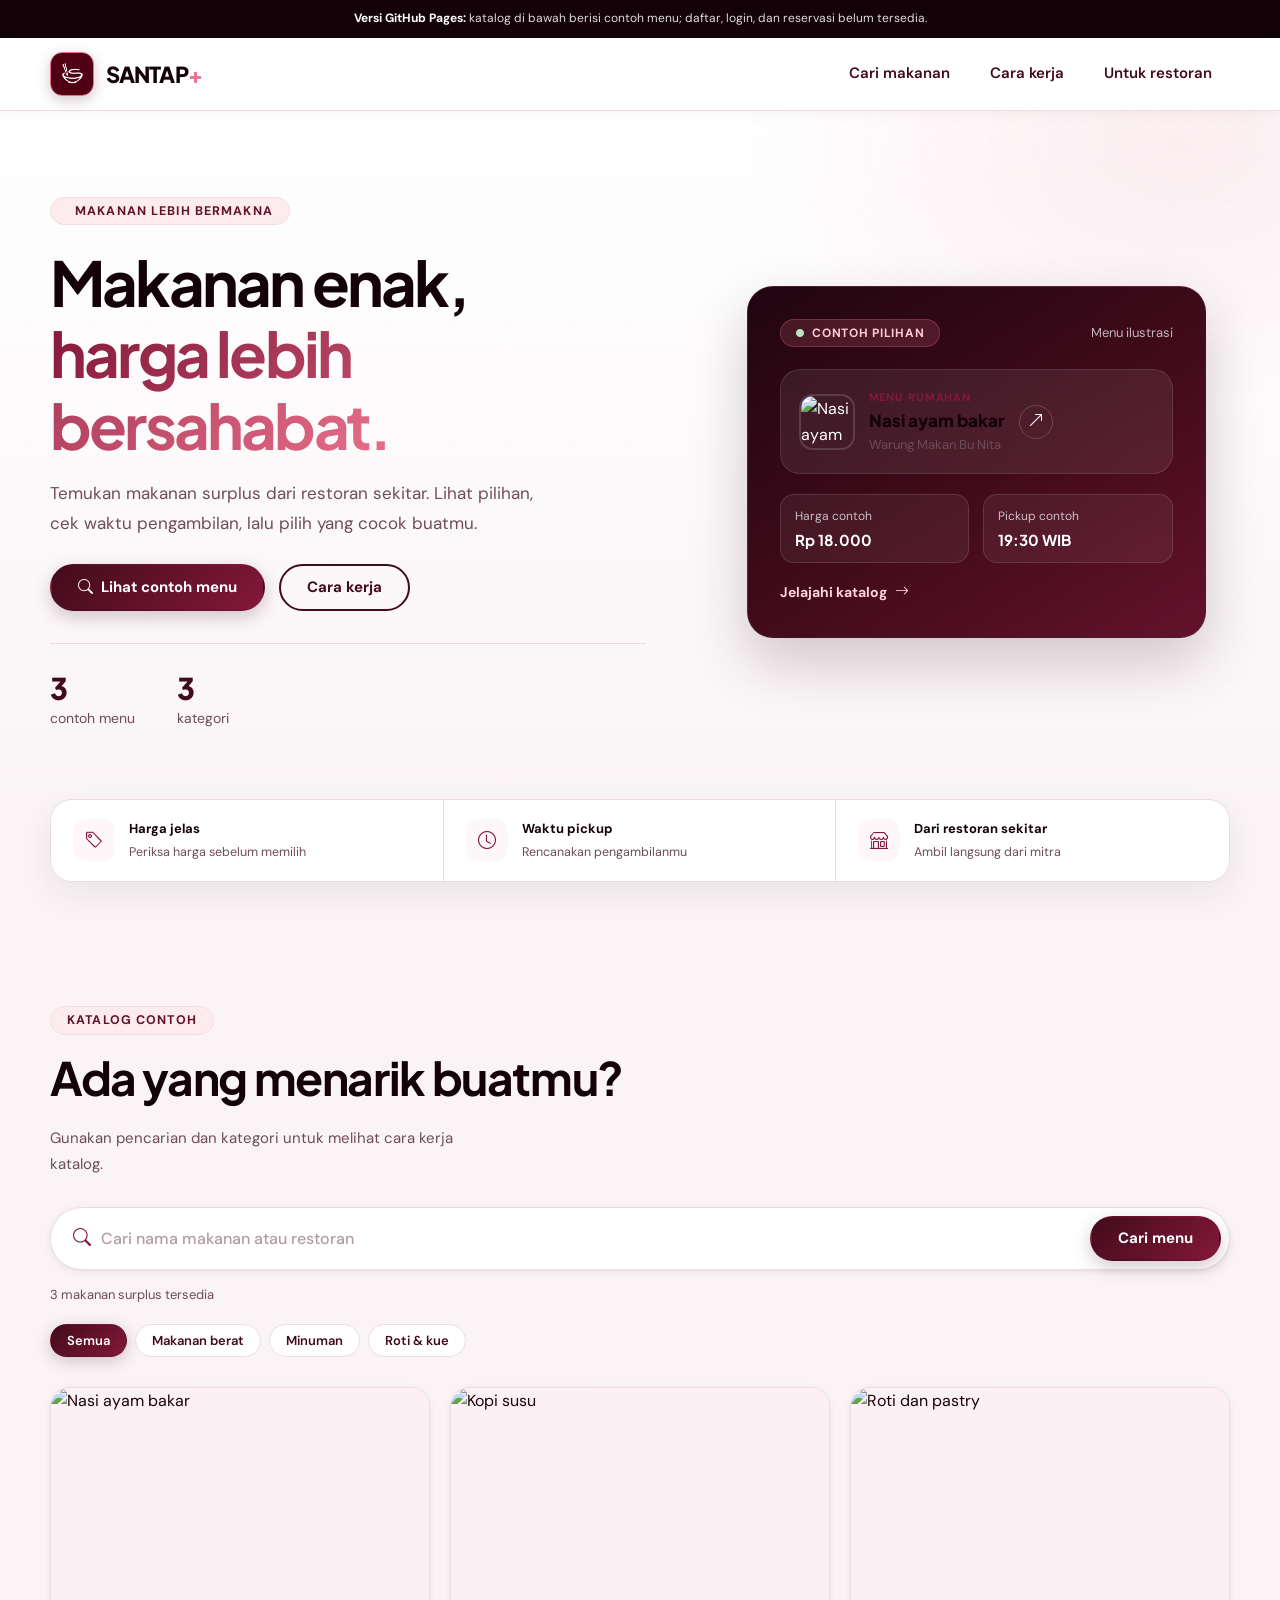
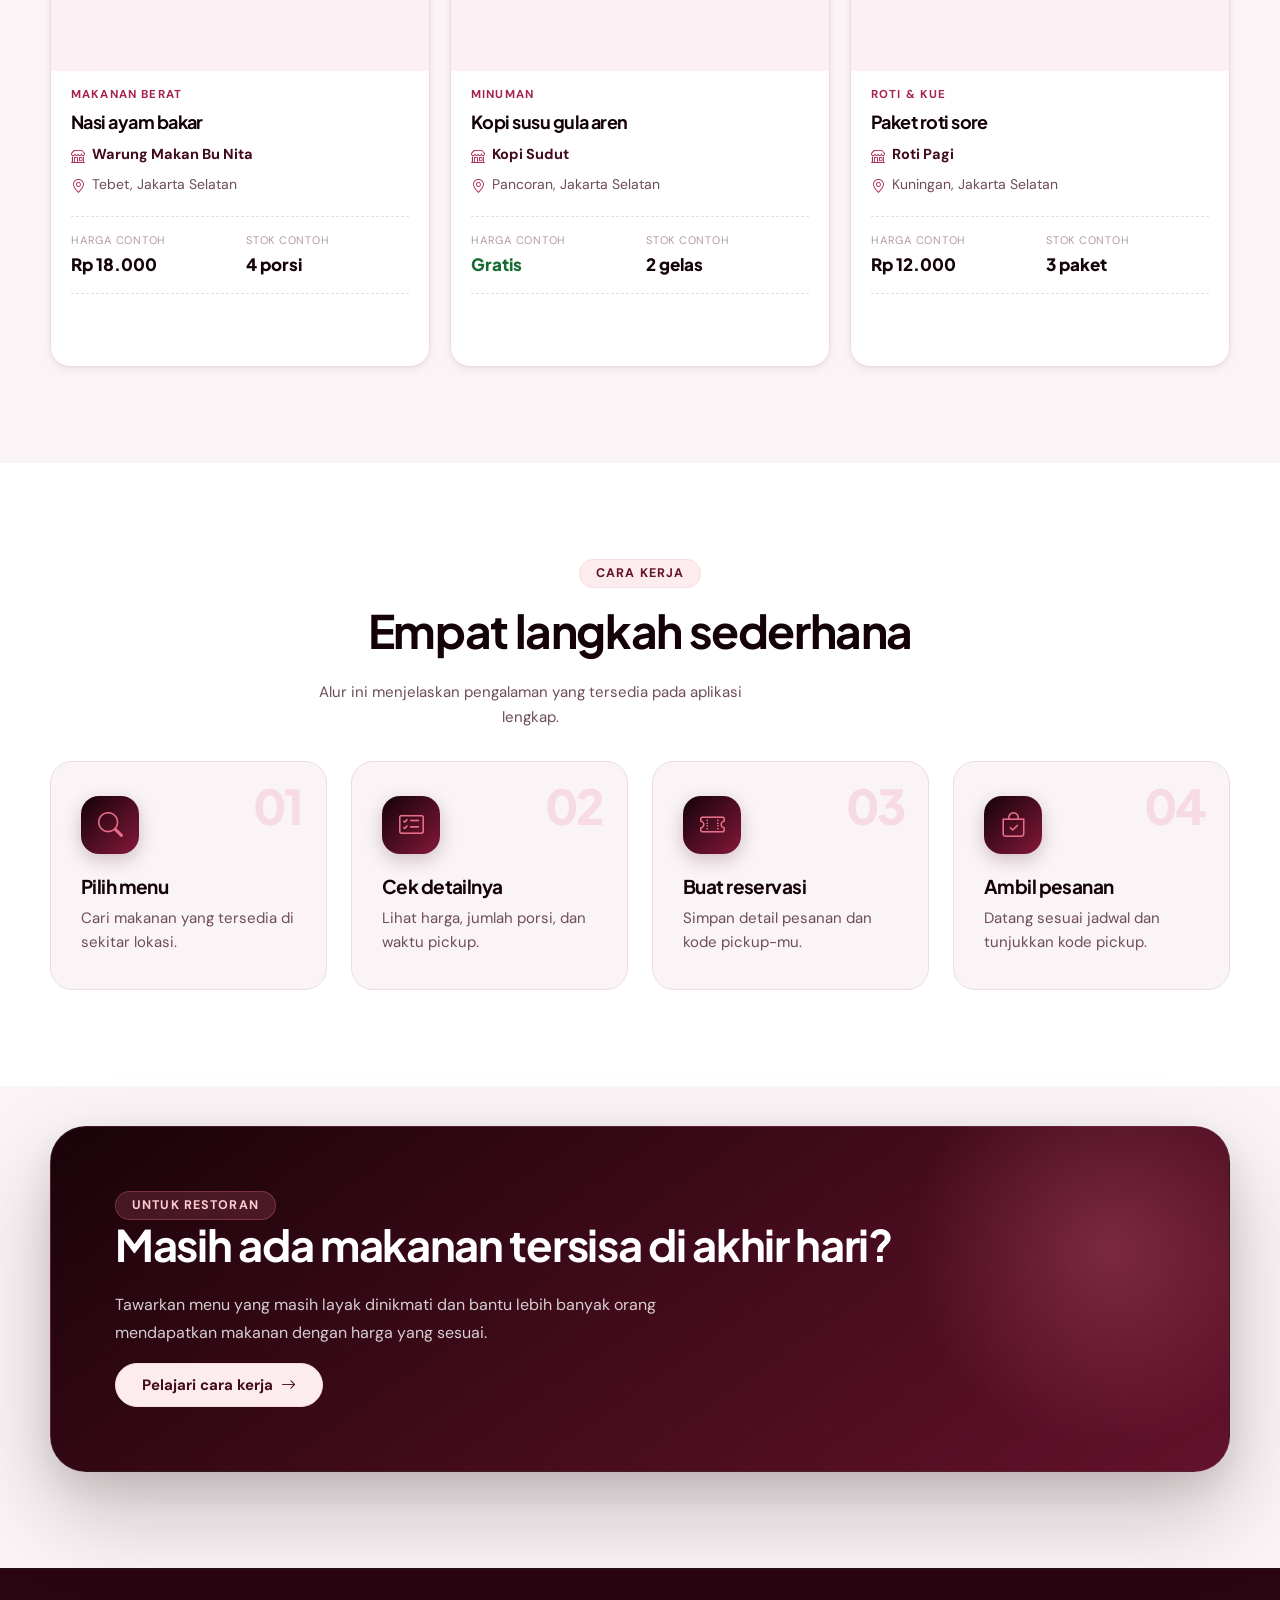
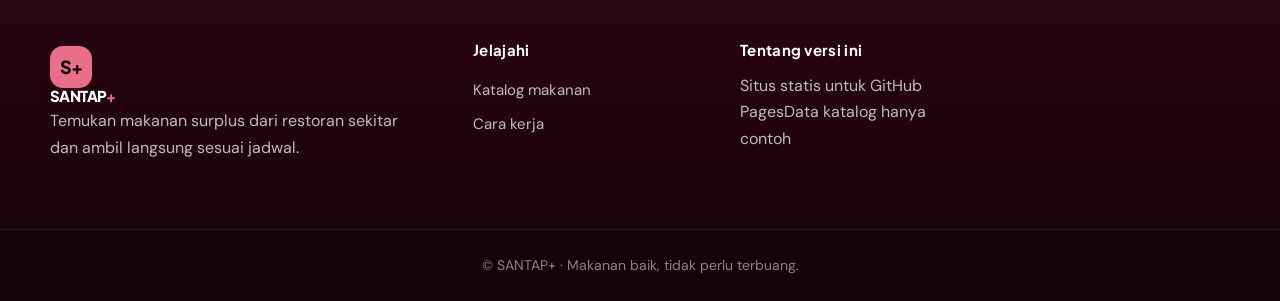
==== docs/index.html @ c6f7e8b6 "Create joshis12 static website Co-authored-by: Copilot App <223556219+Copilot@users.noreply.github.c" ====
<!DOCTYPE html>
<html lang="id">
<head>
    <meta charset="UTF-8">
    <meta name="viewport" content="width=device-width, initial-scale=1.0">
    <meta name="description" content="Temukan contoh makanan surplus dengan harga bersahabat di SANTAP+.">
    <title>joshis12 | SANTAP+</title>
    <link rel="preconnect" href="https://fonts.googleapis.com">
    <link rel="preconnect" href="https://fonts.gstatic.com" crossorigin>
    <link rel="stylesheet" href="assets/css/style.css">
    <link rel="stylesheet" href="https://cdn.jsdelivr.net/npm/bootstrap-icons@1.11.3/font/bootstrap-icons.min.css">
    <style>
        .static-notice {
            padding: 9px 16px;
            background: var(--wine-950);
            color: rgba(255,255,255,.86);
            text-align: center;
            font-size: 12px;
        }
        .static-notice strong { color: #fff; }
        .catalog-empty {
            display: none;
            padding: 24px;
            border: 1px dashed var(--line);
            border-radius: var(--r-sm);
            color: var(--muted);
            text-align: center;
        }
        .food-card[hidden] { display: none !important; }
        .hero-menu-copy { display: grid; gap: 3px; }
        .hero-card .food-preview { text-decoration: none; }
        .hero-menu-copy small {
            color: var(--wine-700);
            font-size: 11px;
            font-weight: 800;
            letter-spacing: .08em;
            text-transform: uppercase;
        }
        .hero-menu-copy strong { color: var(--wine-950); font: 800 17px var(--font-display); }
        .hero-menu-copy span { color: var(--muted); font-size: 13px; }
        @media (max-width: 560px) { .static-notice { font-size: 11px; } }
    </style>
</head>
<body id="top">
    <div class="static-notice" role="note">
        <strong>Versi GitHub Pages:</strong> katalog di bawah berisi contoh menu; daftar, login, dan reservasi belum tersedia.
    </div>

    <header class="site-header">
        <div class="container nav-wrap">
            <a href="#top" class="brand" aria-label="SANTAP+, beranda">
                <img src="assets/brand-logo.jpg" alt="" class="brand-img">
                <span>SANTAP<span class="brand-plus">+</span></span>
            </a>
            <button class="menu-toggle" id="menuToggle" type="button" aria-label="Buka menu" aria-controls="mainNav" aria-expanded="false">
                <i class="bi bi-list"></i>
            </button>
            <nav class="main-nav" id="mainNav" aria-label="Navigasi utama">
                <a href="#makanan">Cari makanan</a>
                <a href="#cara-kerja">Cara kerja</a>
                <a href="#restoran">Untuk restoran</a>
            </nav>
        </div>
    </header>

    <main>
        <section class="hero">
            <div class="container hero-grid">
                <div class="hero-content">
                    <div class="eyebrow"><i class="bi bi-leaf"></i> Makanan lebih bermakna</div>
                    <h1>Makanan enak,<br><span>harga lebih bersahabat.</span></h1>
                    <p>Temukan makanan surplus dari restoran sekitar. Lihat pilihan, cek waktu pengambilan, lalu pilih yang cocok buatmu.</p>
                    <div class="hero-actions">
                        <a href="#makanan" class="btn btn-primary"><i class="bi bi-search"></i> Lihat contoh menu</a>
                        <a href="#cara-kerja" class="btn btn-outline">Cara kerja</a>
                    </div>
                    <div class="hero-stats">
                        <div><strong>3</strong><span>contoh menu</span></div>
                        <div><strong>3</strong><span>kategori</span></div>
                    </div>
                </div>

                <div class="hero-visual">
                    <div class="hero-card">
                        <div class="hero-card-top">
                            <span class="live-badge"><i class="bi bi-circle-fill"></i> Contoh pilihan</span>
                            <span>Menu ilustrasi</span>
                        </div>
                        <a class="food-preview" href="#makanan" aria-label="Lihat contoh nasi ayam bakar">
                            <img class="food-preview-img" src="https://images.unsplash.com/photo-1512058564366-18510be2db19?w=700&auto=format&fit=crop&q=80" alt="Nasi ayam dengan sayuran">
                            <span class="hero-menu-copy">
                                <small>Menu rumahan</small>
                                <strong>Nasi ayam bakar</strong>
                                <span>Warung Makan Bu Nita</span>
                            </span>
                            <span class="hero-food-arrow" aria-hidden="true"><i class="bi bi-arrow-up-right"></i></span>
                        </a>
                        <div class="preview-info">
                            <div><span>Harga contoh</span><strong>Rp 18.000</strong></div>
                            <div><span>Pickup contoh</span><strong>19:30 WIB</strong></div>
                        </div>
                        <a class="hero-card-link" href="#makanan">Jelajahi katalog <i class="bi bi-arrow-right"></i></a>
                    </div>
                </div>
            </div>
        </section>

        <div class="container value-strip" aria-label="Informasi layanan">
            <div class="value-item"><i class="bi bi-tag"></i><div><strong>Harga jelas</strong><span>Periksa harga sebelum memilih</span></div></div>
            <div class="value-item"><i class="bi bi-clock"></i><div><strong>Waktu pickup</strong><span>Rencanakan pengambilanmu</span></div></div>
            <div class="value-item"><i class="bi bi-shop"></i><div><strong>Dari restoran sekitar</strong><span>Ambil langsung dari mitra</span></div></div>
        </div>

        <section class="food-section" id="makanan">
            <div class="container">
                <div class="section-heading">
                    <div><span class="section-label">KATALOG CONTOH</span><h2>Ada yang menarik buatmu?</h2></div>
                    <p>Gunakan pencarian dan kategori untuk melihat cara kerja katalog.</p>
                </div>
                <div class="search-box" role="search">
                    <div class="search-input"><i class="bi bi-search" aria-hidden="true"></i><input id="catalogSearch" type="search" aria-label="Cari menu atau restoran" placeholder="Cari nama makanan atau restoran"></div>
                    <button class="search-button" id="catalogSearchButton" type="button">Cari menu</button>
                </div>
                <p class="catalog-result-count" id="filteredCount">3 makanan surplus tersedia</p>
                <div class="filter-row" aria-label="Filter kategori">
                    <button class="filter-chip pill-btn active" type="button" data-cat="all" aria-pressed="true">Semua</button>
                    <button class="filter-chip pill-btn" type="button" data-cat="makanan berat" aria-pressed="false">Makanan berat</button>
                    <button class="filter-chip pill-btn" type="button" data-cat="minuman" aria-pressed="false">Minuman</button>
                    <button class="filter-chip pill-btn" type="button" data-cat="roti & kue" aria-pressed="false">Roti &amp; kue</button>
                </div>
                <div class="food-grid">
                    <article class="food-card" data-name="Nasi ayam bakar" data-restaurant="Warung Makan Bu Nita" data-category="makanan berat" data-city="Jakarta Selatan" data-price="18000" data-stock="4">
                        <div class="food-image"><img src="https://images.unsplash.com/photo-1512058564366-18510be2db19?w=900&auto=format&fit=crop&q=80" alt="Nasi ayam bakar"></div>
                        <div class="food-body">
                            <div class="food-category">Makanan berat</div>
                            <h3>Nasi ayam bakar</h3>
                            <p class="restaurant-name"><i class="bi bi-shop"></i> Warung Makan Bu Nita</p>
                            <p class="food-location"><i class="bi bi-geo-alt"></i> Tebet, Jakarta Selatan</p>
                            <div class="food-meta"><div><span>Harga contoh</span><strong>Rp 18.000</strong></div><div><span>Stok contoh</span><strong>4 porsi</strong></div></div>
                            <div class="pickup-info"><i class="bi bi-clock"></i> Pickup contoh sampai 19:30</div>
                        </div>
                    </article>
                    <article class="food-card" data-name="Kopi susu gula aren" data-restaurant="Kopi Sudut" data-category="minuman" data-city="Jakarta Selatan" data-price="0" data-stock="2">
                        <div class="food-image"><img src="https://images.unsplash.com/photo-1495474472287-4d71bcdd2085?w=900&auto=format&fit=crop&q=80" alt="Kopi susu"></div>
                        <div class="food-body">
                            <div class="food-category">Minuman</div>
                            <h3>Kopi susu gula aren</h3>
                            <p class="restaurant-name"><i class="bi bi-shop"></i> Kopi Sudut</p>
                            <p class="food-location"><i class="bi bi-geo-alt"></i> Pancoran, Jakarta Selatan</p>
                            <div class="food-meta"><div><span>Harga contoh</span><strong class="price-free">Gratis</strong></div><div><span>Stok contoh</span><strong>2 gelas</strong></div></div>
                            <div class="pickup-info"><i class="bi bi-clock"></i> Pickup contoh sampai 18:45</div>
                        </div>
                    </article>
                    <article class="food-card" data-name="Paket roti sore" data-restaurant="Roti Pagi" data-category="roti & kue" data-city="Jakarta Selatan" data-price="12000" data-stock="3">
                        <div class="food-image"><img src="https://images.unsplash.com/photo-1509440159596-0249088772ff?w=900&auto=format&fit=crop&q=80" alt="Roti dan pastry"></div>
                        <div class="food-body">
                            <div class="food-category">Roti &amp; kue</div>
                            <h3>Paket roti sore</h3>
                            <p class="restaurant-name"><i class="bi bi-shop"></i> Roti Pagi</p>
                            <p class="food-location"><i class="bi bi-geo-alt"></i> Kuningan, Jakarta Selatan</p>
                            <div class="food-meta"><div><span>Harga contoh</span><strong>Rp 12.000</strong></div><div><span>Stok contoh</span><strong>3 paket</strong></div></div>
                            <div class="pickup-info"><i class="bi bi-clock"></i> Pickup contoh sampai 20:00</div>
                        </div>
                    </article>
                </div>
                <p class="catalog-empty" id="catalogEmpty">Belum ada menu yang cocok. Coba kata kunci atau kategori lain.</p>
            </div>
        </section>

        <section class="how-section" id="cara-kerja">
            <div class="container">
                <div class="section-heading centered">
                    <div><span class="section-label">CARA KERJA</span><h2>Empat langkah sederhana</h2></div>
                    <p>Alur ini menjelaskan pengalaman yang tersedia pada aplikasi lengkap.</p>
                </div>
                <div class="steps">
                    <div class="step-card"><div class="step-number">01</div><i class="bi bi-search step-icon"></i><h3>Pilih menu</h3><p>Cari makanan yang tersedia di sekitar lokasi.</p></div>
                    <div class="step-card"><div class="step-number">02</div><i class="bi bi-card-checklist step-icon"></i><h3>Cek detailnya</h3><p>Lihat harga, jumlah porsi, dan waktu pickup.</p></div>
                    <div class="step-card"><div class="step-number">03</div><i class="bi bi-ticket-perforated step-icon"></i><h3>Buat reservasi</h3><p>Simpan detail pesanan dan kode pickup-mu.</p></div>
                    <div class="step-card"><div class="step-number">04</div><i class="bi bi-bag-check step-icon"></i><h3>Ambil pesanan</h3><p>Datang sesuai jadwal dan tunjukkan kode pickup.</p></div>
                </div>
            </div>
        </section>

        <section class="restaurant-cta" id="restoran">
            <div class="container">
                <div class="cta-box">
                    <div>
                        <span class="section-label">UNTUK RESTORAN</span>
                        <h2>Masih ada makanan tersisa di akhir hari?</h2>
                        <p>Tawarkan menu yang masih layak dinikmati dan bantu lebih banyak orang mendapatkan makanan dengan harga yang sesuai.</p>
                    </div>
                    <a href="#cara-kerja" class="btn btn-light">Pelajari cara kerja <i class="bi bi-arrow-right"></i></a>
                </div>
            </div>
        </section>
    </main>

    <footer class="footer">
        <div class="container footer-grid">
            <div>
                <a href="#top" class="brand footer-brand"><span class="brand-mark">S+</span><span>SANTAP<span class="brand-plus">+</span></span></a>
                <p>Temukan makanan surplus dari restoran sekitar dan ambil langsung sesuai jadwal.</p>
            </div>
            <div><h4>Jelajahi</h4><a href="#makanan">Katalog makanan</a><a href="#cara-kerja">Cara kerja</a></div>
            <div><h4>Tentang versi ini</h4><span>Situs statis untuk GitHub Pages</span><span>Data katalog hanya contoh</span></div>
        </div>
        <div class="footer-bottom"><div class="container">© SANTAP+ · Makanan baik, tidak perlu terbuang.</div></div>
    </footer>

    <script src="assets/js/site.js"></script>
</body>
</html>
---- docs/assets/css/style.css ----
/* SANTAP+ site styles */

@import url('https://fonts.googleapis.com/css2?family=DM+Sans:ital,opsz,wght@0,9..40,400;0,9..40,500;0,9..40,600;0,9..40,700;1,9..40,400&family=Plus+Jakarta+Sans:wght@600;700;800&display=swap');

:root {
    /* — brand palette — */
    --wine-950: #140209;
    --wine-900: #420b1b;
    --wine-850: #500d21;
    --wine-800: #63122c;
    --wine-700: #84183a;
    --wine-600: #a7234d;
    --wine-500: #c72e61;
    --wine-200: #f6dbe2;
    --wine-100: #fbf0f3;
    --wine-50:  #fdf7f9;

    --rose:       #e76f8a;
    --rose-soft:  #fcecee;
    --gold:       #f2ba7c;
    --gold-soft:  #fff8ec;

    /* — semantic tokens — */
    --bg:          #faf4f6;
    --surface:     #ffffff;
    --surface-alt: #fdf8f9;
    --line:        #ecdce2;
    --line-focus:  #c2466a;

    --text:   #1a0309;
    --muted:  #6e4d58;
    --faint:  #b39aa6;

    --ok:       #196b34;
    --ok-bg:    #eaf7ee;
    --ok-line:  rgba(25,107,52,.2);
    --warn:     #925702;
    --warn-bg:  #fff5e5;
    --warn-line:rgba(146,87,2,.2);
    --danger:   #b21e35;
    --danger-bg:#fdebee;
    --danger-line:rgba(178,30,53,.2);

    /* Alias for legacy compatibility */
    --success:    #196b34;
    --success-bg: #eaf7ee;
    --primary:    #420b1b;
    --accent:     #e76f8a;
    --border:     #ecdce2;
    --text-muted: #6e4d58;
    --text-faint: #b39aa6;

    /* — radii — */
    --r-xs: 8px;
    --r-sm: 12px;
    --r:    18px;
    --r-md: 22px;
    --r-lg: 28px;
    --r-xl: 36px;

    /* Alias */
    --radius-sm: 12px;
    --radius-md: 18px;
    --radius-lg: 22px;
    --radius-xl: 28px;

    /* — shadows — */
    --sh-xs: 0 1px 3px rgba(66,11,27,.05);
    --sh-sm: 0 2px 8px rgba(66,11,27,.07), 0 1px 3px rgba(66,11,27,.04);
    --sh-md: 0 10px 28px rgba(66,11,27,.10), 0 3px 8px rgba(66,11,27,.05);
    --sh-lg: 0 24px 60px rgba(20,2,9,.16), 0 8px 22px rgba(66,11,27,.08);
    --sh-xl: 0 40px 90px rgba(20,2,9,.22), 0 14px 36px rgba(66,11,27,.10);

    /* Alias */
    --shadow-xs: 0 1px 3px rgba(66,11,27,.05);
    --shadow-sm: 0 2px 8px rgba(66,11,27,.07);
    --shadow-md: 0 10px 28px rgba(66,11,27,.10);
    --shadow-lg: 0 24px 60px rgba(20,2,9,.16);

    /* — typography — */
    --font:         "DM Sans", system-ui, -apple-system, "Segoe UI", sans-serif;
    --font-display: "Plus Jakarta Sans", "DM Sans", system-ui, sans-serif;

    /* — transitions — */
    --ease-spring: cubic-bezier(.16,1,.3,1);
    --ease-out:    cubic-bezier(.22,1,.36,1);
}

/* ─── Reset & Base ─── */
*, *::before, *::after { box-sizing: border-box; }
html { scroll-behavior: smooth; }
body {
    margin: 0;
    font-family: var(--font);
    font-size: 16px;
    line-height: 1.65;
    color: var(--text);
    background: var(--bg);
    -webkit-font-smoothing: antialiased;
    -moz-osx-font-smoothing: grayscale;
    animation: page-in .4s var(--ease-out) both;
}
img { max-width: 100%; display: block; }
a { color: inherit; }
h1, h2, h3, h4, h5 {
    font-family: var(--font-display);
    line-height: 1.15;
    letter-spacing: -.03em;
    margin: 0 0 .5em;
    color: var(--wine-950);
}
p { margin: 0 0 1em; }
.container { width: min(1180px, 100% - 40px); margin-inline: auto; }
:focus-visible { outline: 3px solid var(--rose); outline-offset: 3px; border-radius: 6px; }

@keyframes page-in {
    from { opacity: 0; transform: translateY(8px); }
    to   { opacity: 1; transform: none; }
}

/* ─── Scroll Reveal Animations ─── */
.reveal {
    opacity: 0;
    transform: translateY(32px);
    transition: opacity .7s var(--ease-out), transform .7s var(--ease-out);
}
.reveal.revealed { opacity: 1; transform: none; }
.reveal-left {
    opacity: 0;
    transform: translateX(-40px);
    transition: opacity .7s var(--ease-out), transform .7s var(--ease-out);
}
.reveal-right {
    opacity: 0;
    transform: translateX(40px);
    transition: opacity .7s var(--ease-out), transform .7s var(--ease-out);
}
.reveal-left.revealed, .reveal-right.revealed { opacity: 1; transform: none; }
.reveal-delay-1 { transition-delay: .1s; }
.reveal-delay-2 { transition-delay: .2s; }
.reveal-delay-3 { transition-delay: .3s; }
.reveal-delay-4 { transition-delay: .4s; }

/* ─── Shimmer skeleton loader ─── */
.skeleton {
    background: linear-gradient(90deg, var(--wine-100) 25%, var(--rose-soft) 50%, var(--wine-100) 75%);
    background-size: 200% 100%;
    animation: shimmer 1.5s infinite;
    border-radius: var(--r-sm);
}
@keyframes shimmer {
    from { background-position: 200% 0; }
    to   { background-position: -200% 0; }
}

/* ─── Buttons ─── */
.btn, .food-button, .search-button {
    display: inline-flex; align-items: center; justify-content: center; gap: 8px;
    padding: 13px 26px;
    border: 2px solid transparent; border-radius: 999px;
    font: 700 15px/1 var(--font); text-decoration: none; cursor: pointer;
    transition:
        transform .2s var(--ease-spring),
        box-shadow .2s ease,
        background .2s ease,
        color .2s ease,
        border-color .2s ease;
    white-space: nowrap;
    position: relative;
    overflow: hidden;
}
.btn::after, .food-button::after, .search-button::after {
    content: "";
    position: absolute; inset: 0;
    background: rgba(255,255,255,0);
    transition: background .2s ease;
    border-radius: inherit;
}
.btn:hover::after, .food-button:hover::after, .search-button:hover::after {
    background: rgba(255,255,255,.08);
}
.btn:hover, .food-button:hover, .search-button:hover { transform: translateY(-2px); }
.btn:active, .food-button:active, .search-button:active { transform: translateY(0) scale(.98); }

.btn-primary, .food-button, .search-button {
    background: linear-gradient(135deg, var(--wine-900) 0%, var(--wine-700) 100%);
    color: #fff;
    box-shadow: 0 6px 18px rgba(66,11,27,.22);
}
.btn-primary:hover, .food-button:hover, .search-button:hover {
    background: linear-gradient(135deg, var(--wine-800) 0%, var(--wine-600) 100%);
    color: #fff;
    box-shadow: 0 12px 28px rgba(66,11,27,.30);
}

.btn-outline {
    background: transparent;
    color: var(--wine-900);
    border-color: var(--wine-900);
}
.btn-outline:hover {
    background: var(--wine-900);
    color: #fff;
    box-shadow: 0 8px 20px rgba(66,11,27,.22);
}

.btn-light {
    background: var(--rose-soft);
    color: var(--wine-900);
    border: 1.5px solid var(--wine-200);
}
.btn-light:hover {
    background: #fae1e6;
    color: var(--wine-950);
    box-shadow: var(--sh-sm);
}

.btn-danger {
    background: linear-gradient(135deg, #b21e35, #d4294a);
    color: #fff;
    box-shadow: 0 4px 14px rgba(178,30,53,.2);
}
.btn-danger:hover { box-shadow: 0 8px 22px rgba(178,30,53,.32); }

.btn-accent {
    background: linear-gradient(135deg, var(--rose), #d45070);
    color: #fff;
    box-shadow: 0 6px 18px rgba(231,111,138,.3);
}
.btn-accent:hover {
    background: linear-gradient(135deg, #d45070, #c03060);
    box-shadow: 0 10px 24px rgba(231,111,138,.4);
    color: #fff;
}

.btn-sm { padding: 10px 20px; font-size: 14px; }
.btn-lg { padding: 16px 34px; font-size: 16px; }

/* ─── Top Utility Bar ─── */
.top-bar {
    background: #0f172a;
    color: rgba(255,255,255,.75);
    font-size: 13px;
    padding: 8px 0;
    border-bottom: 1px solid rgba(255,255,255,.06);
}
.top-bar-content {
    display: flex;
    align-items: center;
    justify-content: space-between;
    gap: 20px;
    flex-wrap: wrap;
}
.top-bar-content > div { display: flex; align-items: center; gap: 10px; }
.top-bar-links { display: flex; align-items: center; gap: 20px; }
.top-bar-links a {
    color: rgba(255,255,255,.65);
    text-decoration: none;
    font-size: 12.5px;
    font-weight: 600;
    letter-spacing: .02em;
    transition: color .18s;
}
.top-bar-links a:hover { color: var(--rose); }
.top-bar .text-success, .bi-shield-check { color: #4ade80; }

/* ─── Header / Navbar ─── */
.site-header {
    position: sticky; top: 0; z-index: 100;
    background: rgba(255,255,255,.92);
    backdrop-filter: blur(24px); -webkit-backdrop-filter: blur(24px);
    border-bottom: 1px solid var(--line);
    box-shadow: 0 4px 24px rgba(66,11,27,.04);
    transition: box-shadow .3s ease, background .3s ease;
}
.site-header.scrolled {
    background: rgba(255,255,255,.98);
    box-shadow: 0 8px 32px rgba(66,11,27,.09);
}

/* Legacy .header-inner alias */
.header-inner, .nav-wrap {
    display: flex; align-items: center; justify-content: space-between;
    min-height: 72px; gap: 20px;
}

/* brand link styles */
.brand, .brand-link {
    display: inline-flex; align-items: center; gap: 12px;
    font: 800 22px/1 var(--font-display); letter-spacing: -.04em;
    text-decoration: none; color: var(--wine-950);
    transition: opacity .2s;
}
.brand:hover, .brand-link:hover { opacity: .85; }

.brand-mark {
    display: grid; place-items: center; width: 42px; height: 42px;
    border-radius: 13px;
    background: linear-gradient(135deg, var(--wine-950), var(--wine-700));
    color: var(--rose);
    font-size: 18px; font-weight: 900;
    box-shadow: 0 4px 14px rgba(66,11,27,.28);
    transition: box-shadow .2s, transform .2s var(--ease-spring);
}
.brand:hover .brand-mark {
    box-shadow: 0 8px 22px rgba(66,11,27,.36);
    transform: rotate(-4deg) scale(1.05);
}

/* Logo image in header */
.brand-logo-img {
    width: 42px; height: 42px;
    border-radius: 12px;
    object-fit: cover;
    box-shadow: 0 4px 14px rgba(66,11,27,.22);
    border: 1.5px solid var(--rose);
    transition: transform .3s var(--ease-spring);
}
.brand:hover .brand-logo-img,
.brand-link:hover .brand-logo-img { transform: rotate(-4deg) scale(1.08); }

.brand-badge {
    display: inline-block;
    background: linear-gradient(135deg, var(--wine-900), var(--wine-700));
    color: #fff;
    font-size: 10px; font-weight: 800;
    padding: 2px 7px; border-radius: 6px;
    letter-spacing: .06em;
    vertical-align: middle;
}
.brand-plus { color: var(--rose); }

/* header search */
.header-search-box {
    flex: 1; max-width: 460px;
    display: flex; align-items: center; gap: 8px;
    background: var(--wine-50); border: 1.5px solid var(--wine-200);
    border-radius: 999px; padding: 7px 8px 7px 20px;
    transition: border-color .2s, box-shadow .2s;
}
.header-search-box:focus-within {
    border-color: var(--wine-700);
    box-shadow: 0 0 0 4px rgba(132,24,58,.10);
    background: #fff;
}
.header-search-box input {
    flex: 1; border: 0; outline: 0; background: transparent;
    font: 500 15px var(--font); color: var(--text);
}
.header-search-box input::placeholder { color: var(--faint); }
.header-search-btn {
    display: grid; place-items: center;
    width: 36px; height: 36px; border-radius: 999px; border: 0;
    background: linear-gradient(135deg, var(--wine-900), var(--wine-700));
    color: #fff; font-size: 15px; cursor: pointer;
    transition: transform .2s var(--ease-spring), box-shadow .2s;
}
.header-search-btn:hover { transform: scale(1.08); box-shadow: 0 4px 14px rgba(66,11,27,.3); }

.header-actions {
    display: flex; align-items: center; gap: 10px; flex-shrink: 0;
}

/* Nav links in header */
.nav-item-link {
    display: inline-flex; align-items: center; gap: 7px;
    padding: 9px 18px; border-radius: 999px;
    font: 600 15px/1 var(--font); text-decoration: none; color: var(--wine-900);
    transition: background .18s, color .18s, transform .18s var(--ease-spring);
}
.nav-item-link:hover {
    background: var(--rose-soft); color: var(--wine-950);
    transform: translateY(-1px);
}

.main-nav { display: flex; align-items: center; gap: 4px; }
.main-nav a {
    padding: 9px 18px; border-radius: 999px;
    font: 600 15px/1 var(--font); text-decoration: none; color: var(--wine-900);
    transition: background .18s, color .18s, transform .18s var(--ease-spring);
}
.main-nav a:hover {
    background: var(--rose-soft); color: var(--wine-950);
    transform: translateY(-1px);
}
.main-nav .nav-cta {
    background: linear-gradient(135deg, var(--wine-900), var(--wine-700));
    color: #fff;
    box-shadow: 0 4px 16px rgba(66,11,27,.20);
}
.main-nav .nav-cta:hover {
    background: linear-gradient(135deg, var(--wine-800), var(--wine-600));
    color: #fff;
    box-shadow: 0 8px 22px rgba(66,11,27,.28);
}
.main-nav .nav-login {
    border: 1.5px solid var(--line); color: var(--wine-900);
}
.main-nav .nav-login:hover {
    border-color: var(--wine-700); background: var(--wine-100);
}

/* User profile badge */
.user-profile-badge {
    display: inline-flex; align-items: center; justify-content: center;
    width: 40px; height: 40px; border-radius: 50%;
    background: var(--rose-soft); color: var(--wine-900);
    font-size: 18px; text-decoration: none;
    transition: background .18s, transform .2s var(--ease-spring);
    position: relative;
}
.user-profile-badge:hover {
    background: #fae1e6; transform: scale(1.1);
}

.menu-toggle {
    display: none; width: 44px; height: 44px; border: 0; border-radius: 12px;
    background: var(--rose-soft); color: var(--wine-900); font-size: 22px; cursor: pointer;
    transition: background .18s, transform .2s var(--ease-spring);
}
.menu-toggle:hover { background: #fae1e6; transform: scale(1.05); }

/* ─── Hero Section (SANTAPPLUS Premium) ─── */
.hero, .promo-hero-section {
    position: relative; overflow: hidden; padding: 96px 0 108px;
    background:
        radial-gradient(900px 500px at 95% -5%,  rgba(231,111,138,.16), transparent 58%),
        radial-gradient(700px 400px at -5% 105%, rgba(66,11,27,.07),    transparent 60%),
        radial-gradient(550px 300px at 50% 35%,  rgba(242,186,124,.07), transparent 55%),
        var(--bg);
}
.hero::before, .promo-hero-section::before {
    content: "";
    position: absolute; inset: 0;
    background: url("data:image/svg+xml,%3Csvg width='60' height='60' viewBox='0 0 60 60' xmlns='http://www.w3.org/2000/svg'%3E%3Cg fill='none' fill-rule='evenodd'%3E%3Cg fill='%23420b1b' fill-opacity='0.025'%3E%3Ccircle cx='30' cy='30' r='1'/%3E%3C/g%3E%3C/g%3E%3C/svg%3E");
    pointer-events: none;
}
.hero-grid, .promo-grid {
    display: grid; grid-template-columns: 1.08fr .92fr; gap: 60px; align-items: center;
    position: relative; z-index: 1;
}

/* eyebrow label */
.eyebrow, .section-label {
    display: inline-flex; align-items: center; gap: 8px;
    padding: 7px 16px; border-radius: 999px;
    background: var(--rose-soft); color: var(--wine-800);
    border: 1px solid var(--wine-200);
    font: 700 12.5px/1 var(--font); letter-spacing: .09em; text-transform: uppercase;
}
.eyebrow i, .section-label i { color: var(--rose); }

/* hero heading */
.hero h1, .hero-content h1 {
    font-size: clamp(38px, 5.2vw, 66px);
    margin: 22px 0 18px; color: var(--wine-950);
}
.hero h1 span, .hero h1 em,
.hero-content h1 span, .hero-content h1 em {
    background: linear-gradient(135deg, var(--wine-700), var(--rose));
    -webkit-background-clip: text; -webkit-text-fill-color: transparent;
    font-style: normal;
}
.hero-content > p { font-size: 18px; color: var(--muted); max-width: 520px; line-height: 1.75; }
.hero-actions { display: flex; flex-wrap: wrap; gap: 14px; margin: 30px 0 38px; }

/* hero stats strip */
.hero-stats {
    display: flex; flex-wrap: wrap; gap: 40px;
    padding-top: 28px; border-top: 1px solid var(--line);
}
.hero-stats strong {
    display: block;
    font: 800 34px/1.1 var(--font-display);
    color: var(--wine-900);
    font-variant-numeric: tabular-nums;
}
.hero-stats span { font-size: 14px; color: var(--muted); }

/* hero right card */
.hero-visual { position: relative; padding: 24px; }
.hero-card {
    background: linear-gradient(148deg, #200510 0%, #420b1b 55%, #63122c 100%);
    color: #fff; border-radius: 30px; padding: 30px;
    box-shadow: var(--sh-xl), inset 0 1px 1px rgba(255,255,255,.12);
    border: 1px solid rgba(255,255,255,.07);
    transform: rotate(1.2deg);
    transition: transform .5s var(--ease-spring), box-shadow .5s ease;
}
.hero-card:hover {
    transform: rotate(0deg) scale(1.01);
    box-shadow: var(--sh-xl), 0 0 0 1px rgba(231,111,138,.25), inset 0 1px 1px rgba(255,255,255,.12);
}
.hero-card-top {
    display: flex; align-items: center; justify-content: space-between; margin-bottom: 22px;
}

/* live badge pulse */
.live-badge {
    display: inline-flex; align-items: center; gap: 8px;
    padding: 7px 15px; border-radius: 999px;
    background: rgba(231,111,138,.18); color: #ffccd5;
    font: 700 12px/1 var(--font); letter-spacing: .06em; text-transform: uppercase;
    border: 1px solid rgba(231,111,138,.28);
}
.live-badge::before {
    content: ""; width: 8px; height: 8px; border-radius: 50%;
    background: var(--rose); animation: pulse 1.8s infinite;
    flex-shrink: 0;
}
@keyframes pulse {
    0%   { box-shadow: 0 0 0 0 rgba(231,111,138,.7); }
    100% { box-shadow: 0 0 0 10px rgba(231,111,138,0); }
}

/* food preview inside card */
.food-preview {
    background: rgba(255,255,255,.08);
    backdrop-filter: blur(12px);
    border: 1px solid rgba(255,255,255,.1);
    border-radius: 20px; padding: 18px;
    display: flex; gap: 14px; align-items: center;
}
.food-preview-img {
    width: 56px; height: 56px; border-radius: 14px;
    object-fit: cover; flex-shrink: 0;
    border: 2px solid rgba(255,255,255,.15);
}
.preview-info strong { display: block; font: 700 17px/1.3 var(--font-display); color: #fff; }
.preview-info span { font-size: 13.5px; color: rgba(255,255,255,.72); }
.preview-bar {
    height: 7px; margin-top: 18px; border-radius: 99px;
    background: rgba(255,255,255,.14); overflow: hidden;
}
.preview-bar::after {
    content: ""; display: block; width: 68%; height: 100%;
    background: linear-gradient(90deg, var(--rose), var(--gold));
    border-radius: inherit;
    animation: bar-fill 2.4s ease-out both;
}
@keyframes bar-fill { from { width: 10%; } to { width: 68%; } }
.pickup-info {
    margin-top: 14px; font-size: 13.5px;
    color: rgba(255,255,255,.82); display: flex; align-items: center; gap: 8px;
}

/* floating cards */
.floating-card {
    position: absolute; display: flex; align-items: center; gap: 10px;
    padding: 12px 18px; border-radius: 18px; background: #fff; color: var(--wine-900);
    box-shadow: 0 14px 36px rgba(66,11,27,.18);
    border: 1px solid var(--line);
    font: 700 14px/1.2 var(--font);
    animation: float 5s ease-in-out infinite;
    backdrop-filter: blur(8px);
}
.floating-card i { font-size: 20px; color: var(--rose); }
.floating-card span { display: block; font: 500 11px/1.3 var(--font); color: var(--muted); margin-top: 1px; }
.floating-one { top: -2px; left: -14px; }
.floating-two { bottom: 6px; right: -8px; animation-delay: -2.4s; }
@keyframes float {
    0%, 100% { transform: translateY(0); }
    50% { transform: translateY(-10px); }
}

/* ─── Hero sub-cards (promo grid variant) ─── */
.hero-main-card {
    background: linear-gradient(145deg, #1a0309 0%, #420b1b 52%, #63122c 100%);
    color: #fff; border-radius: 24px; padding: 48px 44px;
    box-shadow: var(--sh-xl);
    border: 1px solid rgba(255,255,255,.07);
    display: flex; flex-direction: column; gap: 28px;
    position: relative; overflow: hidden;
}
.hero-main-card::after {
    content: ""; position: absolute; right: -60px; top: -60px;
    width: 320px; height: 320px; border-radius: 50%;
    background: radial-gradient(circle, rgba(231,111,138,.22), transparent 70%);
    pointer-events: none;
}
.hero-main-card h1 {
    font-size: clamp(28px, 3.8vw, 48px);
    color: #fff; margin: 0 0 14px;
    line-height: 1.18;
    position: relative; z-index: 1;
}
.hero-main-card p {
    color: rgba(255,255,255,.8); font-size: 16px; line-height: 1.72;
    margin: 0; position: relative; z-index: 1;
}
.hero-main-card > div { position: relative; z-index: 1; }

.hero-sub-cards {
    display: flex; flex-direction: column; gap: 18px;
}
.hero-sub-card {
    background: #fff; border: 1.5px solid var(--line);
    border-radius: var(--r-md); padding: 22px 24px;
    display: flex; align-items: flex-start; gap: 18px;
    box-shadow: var(--sh-sm);
    transition: transform .3s var(--ease-spring), box-shadow .3s ease, border-color .3s ease;
}
.hero-sub-card:hover {
    transform: translateY(-4px); box-shadow: var(--sh-md); border-color: var(--wine-200);
}
.hero-sub-card i {
    font-size: 26px; color: var(--wine-700);
    background: var(--rose-soft); padding: 12px; border-radius: 14px;
    flex-shrink: 0;
}
.hero-sub-card h4 { font-size: 16px; color: var(--wine-950); margin-bottom: 6px; }
.hero-sub-card p { font-size: 14px; color: var(--muted); margin: 0; line-height: 1.6; }

/* Value strip */
.value-strip {
    display: grid; grid-template-columns: repeat(4, 1fr);
    gap: 0; margin-top: 32px;
    background: #fff; border: 1.5px solid var(--line);
    border-radius: var(--r-md); overflow: hidden;
    box-shadow: var(--sh-sm);
}
.value-item {
    display: flex; align-items: center; gap: 14px;
    padding: 20px 22px;
    border-right: 1px solid var(--line);
    transition: background .2s;
}
.value-item:last-child { border-right: 0; }
.value-item:hover { background: var(--wine-50); }
.value-item i {
    font-size: 22px; color: var(--wine-700);
    flex-shrink: 0;
}
.value-item strong { display: block; font-size: 14px; color: var(--wine-950); font-weight: 700; }
.value-item span { font-size: 12.5px; color: var(--muted); }

/* ─── Section primitives ─── */
section { position: relative; }
.food-section, .how-section, .impact-section { padding: 96px 0; }
.section-heading { max-width: 660px; margin-bottom: 44px; }
.section-heading.centered { margin-inline: auto; text-align: center; }
.section-heading h2, .section-title { font-size: clamp(30px, 4vw, 46px); margin-top: 16px; color: var(--wine-950); }
.section-heading p { color: var(--muted); font-size: 17px; line-height: 1.7; }

/* ─── Search & filter ─── */
.search-box {
    display: flex; align-items: center; gap: 10px;
    padding: 8px 8px 8px 22px; margin-bottom: 24px;
    background: #fff; border: 1.5px solid var(--line); border-radius: 999px;
    box-shadow: var(--sh-sm);
    transition: border-color .2s, box-shadow .2s, transform .2s var(--ease-spring);
}
.search-box:focus-within {
    border-color: var(--wine-700);
    box-shadow: 0 0 0 4px rgba(132,24,58,.10), var(--sh-sm);
    transform: translateY(-1px);
}
.search-box > i { color: var(--wine-700); font-size: 18px; flex-shrink: 0; }
.search-input { flex: 1; min-width: 0; display: flex; align-items: center; gap: 10px; }
.search-input i { color: var(--wine-700); font-size: 18px; flex-shrink: 0; }
.search-input input {
    flex: 1; min-width: 0; border: 0; outline: 0; background: transparent;
    font: 500 16px var(--font); color: var(--text); padding: 6px 0;
}
.search-input input::placeholder { color: var(--faint); }
.search-box > input {
    flex: 1; min-width: 0; border: 0; outline: 0; background: transparent;
    font: 500 16px var(--font); color: var(--text);
}
.search-box > input::placeholder { color: var(--faint); }

/* Filter bar (marketplace) */
.marketplace-filter-bar {
    display: flex; flex-wrap: wrap; align-items: center;
    gap: 14px; padding: 20px 0 10px;
    justify-content: space-between;
}
.category-tabs {
    display: flex; flex-wrap: wrap; gap: 8px;
}
.cat-tab-btn {
    padding: 9px 20px; border-radius: 999px;
    border: 1.5px solid var(--line); background: #fff;
    font: 600 13.5px/1 var(--font); color: var(--wine-900);
    cursor: pointer; white-space: nowrap;
    transition: all .18s ease;
}
.cat-tab-btn:hover {
    border-color: var(--wine-700); color: var(--wine-950);
    background: var(--wine-100); transform: translateY(-1px);
}
.cat-tab-btn.active {
    background: linear-gradient(135deg, var(--wine-900), var(--wine-700));
    border-color: transparent; color: #fff;
    box-shadow: 0 4px 16px rgba(66,11,27,.22);
}
.filter-selects { display: flex; gap: 10px; align-items: center; }

.filter-row { display: flex; flex-wrap: wrap; gap: 10px; margin-bottom: 38px; }
.filter-chip {
    padding: 10px 22px; border-radius: 999px; border: 1.5px solid var(--line); background: #fff;
    font: 600 14px/1 var(--font); text-decoration: none; color: var(--wine-900);
    transition: all .18s ease;
}
.filter-chip:hover {
    border-color: var(--wine-700); color: var(--wine-950);
    background: var(--wine-100); transform: translateY(-1px); box-shadow: var(--sh-xs);
}
.filter-chip.active {
    background: linear-gradient(135deg, var(--wine-900), var(--wine-700));
    border-color: transparent; color: #fff;
    box-shadow: 0 4px 16px rgba(66,11,27,.22);
}

/* Custom select */
.custom-select {
    padding: 10px 16px; border: 1.5px solid var(--line);
    border-radius: 999px; background: #fff;
    font: 600 14px var(--font); color: var(--wine-900);
    cursor: pointer; outline: none;
    transition: border-color .18s, box-shadow .18s;
    appearance: none;
    -webkit-appearance: none;
    background-image: url("data:image/svg+xml,%3Csvg xmlns='http://www.w3.org/2000/svg' width='12' height='8' viewBox='0 0 12 8'%3E%3Cpath fill='%23420b1b' d='M1 1l5 5 5-5'/%3E%3C/svg%3E");
    background-repeat: no-repeat;
    background-position: right 14px center;
    padding-right: 36px;
}
.custom-select:focus {
    border-color: var(--wine-700);
    box-shadow: 0 0 0 4px rgba(132,24,58,.10);
}

/* ─── Food/Product Grid ─── */
.food-grid, .product-grid {
    display: grid;
    grid-template-columns: repeat(auto-fill, minmax(300px, 1fr));
    gap: 28px;
}

/* Premium food card */
.food-card, .product-card {
    display: flex; flex-direction: column; overflow: hidden;
    background: #fff; border: 1px solid var(--line); border-radius: var(--r-md);
    box-shadow: var(--sh-sm);
    transition:
        transform .35s var(--ease-spring),
        box-shadow .35s ease,
        border-color .35s ease;
}
.food-card:hover, .product-card:hover {
    transform: translateY(-8px);
    box-shadow: var(--sh-lg);
    border-color: var(--wine-200);
}

/* Product thumbnail */
.product-thumbnail-wrap {
    position: relative; aspect-ratio: 4 / 3;
    background: linear-gradient(135deg, var(--wine-100), #fdf0f4);
    overflow: hidden;
}
.product-thumbnail-wrap img {
    width: 100%; height: 100%; object-fit: cover;
    transition: transform .6s var(--ease-spring);
    display: block;
}
.product-card:hover .product-thumbnail-wrap img { transform: scale(1.08); }

.food-image {
    position: relative; aspect-ratio: 4 / 3;
    background: linear-gradient(135deg, var(--wine-100), #fdf0f4);
    overflow: hidden;
}
.food-image img {
    width: 100%; height: 100%; object-fit: cover;
    transition: transform .6s var(--ease-spring);
}
.food-card:hover .food-image img { transform: scale(1.08); }

/* Badges on card */
.badge-discount-tag {
    position: absolute; top: 12px; left: 12px;
    background: linear-gradient(135deg, #b21e35, #d4294a);
    color: #fff; font: 800 11.5px/1 var(--font);
    padding: 6px 12px; border-radius: 999px;
    letter-spacing: .06em;
    box-shadow: 0 4px 14px rgba(178,30,53,.3);
    backdrop-filter: blur(6px);
}
.badge-pickup-window {
    position: absolute; bottom: 10px; left: 10px;
    display: flex; align-items: center; gap: 5px;
    background: rgba(20,2,9,.8);
    color: #fff; font: 700 12px/1 var(--font);
    padding: 6px 12px; border-radius: 999px;
    backdrop-filter: blur(8px);
    border: 1px solid rgba(255,255,255,.12);
}
.badge-pickup-window i { font-size: 11px; color: var(--rose); }

.food-badge {
    position: absolute; top: 14px; left: 14px; padding: 7px 14px; border-radius: 999px;
    font: 800 11px/1 var(--font); letter-spacing: .1em; text-transform: uppercase;
    box-shadow: 0 4px 14px rgba(66,11,27,.15);
    backdrop-filter: blur(8px);
}
.food-badge-free {
    background: linear-gradient(135deg, rgba(25,107,52,.9), rgba(20,85,42,.9));
    color: #fff; border: 1px solid rgba(255,255,255,.2);
}
.food-badge-paid {
    background: linear-gradient(135deg, rgba(255,255,255,.92), rgba(255,233,238,.92));
    color: var(--wine-900); border: 1px solid rgba(132,24,58,.15);
}

/* Product body */
.product-info-body, .food-body {
    display: flex; flex-direction: column; flex: 1; padding: 20px 22px 24px;
}

.product-outlet-meta {
    display: flex; align-items: center; gap: 8px;
    margin-bottom: 10px;
}
.product-outlet-meta img {
    width: 28px; height: 28px; border-radius: 50%;
    object-fit: cover; border: 1.5px solid var(--line);
    flex-shrink: 0;
}
.product-outlet-meta span {
    font: 600 13px var(--font); color: var(--muted);
}

.product-name-title {
    font-size: 18px; color: var(--wine-950); margin-bottom: 10px;
    text-decoration: none; display: block;
    transition: color .18s;
}
a:hover .product-name-title, .product-name-title:hover { color: var(--wine-700); }

.product-pricing-row {
    display: flex; align-items: baseline; gap: 8px; margin-bottom: 10px;
}
.rescue-price-val {
    font: 800 20px var(--font-display); color: var(--wine-900);
}
.original-price-val {
    font: 500 14px var(--font); color: var(--faint);
    text-decoration: line-through;
}

.stock-status-row {
    display: flex; align-items: center; justify-content: space-between;
    font-size: 13.5px; color: var(--muted); margin-bottom: 16px;
}
.stock-warning {
    color: var(--danger); font-weight: 700;
    display: flex; align-items: center; gap: 4px;
}

/* Legacy food body classes */
.food-category {
    display: inline-flex; align-items: center; gap: 6px;
    font: 700 11.5px/1 var(--font); letter-spacing: .1em; text-transform: uppercase;
    color: var(--wine-600); margin-bottom: 10px;
}
.food-body h3 { font-size: 20px; margin-bottom: 10px; color: var(--wine-950); line-height: 1.25; }
.restaurant-name, .food-location {
    display: flex; gap: 7px; align-items: flex-start;
    margin: 0 0 5px; font-size: 14px; color: var(--muted);
}
.restaurant-name { color: var(--wine-900); font-weight: 700; font-size: 14.5px; }
.restaurant-name i, .food-location i { color: var(--wine-600); font-size: 14px; flex-shrink: 0; margin-top: 2px; }
.food-meta {
    display: grid; grid-template-columns: 1fr 1fr; gap: 12px;
    margin: 16px 0 18px; padding: 14px 0; border-block: 1px dashed var(--line);
}
.food-meta span { display: block; font-size: 11px; color: var(--faint); text-transform: uppercase; letter-spacing: .07em; margin-bottom: 4px; }
.food-meta strong { font: 800 17px var(--font-display); color: var(--wine-950); }
.food-meta strong.price-free { color: var(--ok); }
.food-button { margin-top: auto; width: 100%; }

.empty-food {
    grid-column: 1 / -1; text-align: center; padding: 72px 20px;
    background: #fff; border: 2px dashed var(--line); border-radius: var(--r-md);
    color: var(--muted);
}
.empty-food .empty-icon { font-size: 52px; height: auto; color: var(--wine-700); margin-bottom: 16px; }

/* ─── Blend food card (restaurant + food dual image) ─── */
.food-blend {
    position: relative; aspect-ratio: 16 / 10;
    overflow: hidden; background: #140209;
}
.blend-building {
    position: absolute; inset: 0; width: 100%; height: 100%;
    object-fit: cover; filter: brightness(0.68) saturate(1.15);
    transform: scale(1.02);
    transition: transform .6s var(--ease-spring), filter .4s ease;
}
.food-card:hover .blend-building { transform: scale(1.1); filter: brightness(0.55); }
.blend-food {
    position: absolute; right: 0; bottom: 0;
    width: 68%; height: 100%; object-fit: cover;
    clip-path: polygon(24% 0%, 100% 0%, 100% 100%, 0% 100%);
    -webkit-mask-image: linear-gradient(to right, transparent 0%, rgba(0,0,0,0.6) 18%, rgba(0,0,0,1) 38%);
    mask-image: linear-gradient(to right, transparent 0%, rgba(0,0,0,0.6) 18%, rgba(0,0,0,1) 38%);
    filter: drop-shadow(-8px 0 16px rgba(0,0,0,.45));
    transition: transform .6s var(--ease-spring);
}
.food-card:hover .blend-food { transform: scale(1.06); }
.blend-logo {
    position: absolute; top: 14px; right: 14px;
    width: 46px; height: 46px; border-radius: 50%;
    object-fit: cover; background: #fff; border: 2px solid #fff;
    box-shadow: 0 6px 18px rgba(0,0,0,.35); z-index: 3;
    transition: transform .35s var(--ease-spring);
}
.food-card:hover .blend-logo { transform: scale(1.12) rotate(4deg); }

/* ─── Stars / Rating ─── */
.stars {
    display: inline-flex; align-items: center; gap: 3px;
    color: #f59e0b; font-size: 13.5px; margin: 4px 0 8px;
}
.stars i { line-height: 1; }
.stars em {
    font-style: normal; color: var(--muted);
    font-size: 12.5px; font-weight: 700; margin-left: 5px;
}
.interactive-stars {
    display: inline-flex; flex-direction: row-reverse;
    justify-content: flex-end; gap: 6px;
    font-size: 26px; margin: 8px 0 12px;
}
.interactive-stars input { display: none; }
.interactive-stars label {
    cursor: pointer; color: var(--line);
    transition: color .15s ease, transform .15s ease;
}
.interactive-stars label:hover,
.interactive-stars label:hover ~ label,
.interactive-stars input:checked ~ label {
    color: #f59e0b; transform: scale(1.12);
}

/* ─── How it works ─── */
.how-section { background: #fff; }
.steps { display: grid; grid-template-columns: repeat(auto-fit, minmax(230px, 1fr)); gap: 24px; }
.step-card {
    position: relative; padding: 34px 30px; border-radius: var(--r-md);
    background: var(--bg); border: 1px solid var(--line);
    transition: transform .35s var(--ease-spring), box-shadow .35s ease, background .35s ease, border-color .35s ease;
}
.step-card:hover {
    transform: translateY(-8px); box-shadow: var(--sh-md);
    background: #fff; border-color: var(--wine-200);
}
.step-number {
    position: absolute; top: 20px; right: 24px;
    font: 800 48px/1 var(--font-display); color: var(--wine-200);
    letter-spacing: -.05em; transition: color .3s ease;
}
.step-card:hover .step-number { color: var(--wine-100); }
.step-icon {
    display: grid; place-items: center; width: 58px; height: 58px; margin-bottom: 22px;
    border-radius: 18px;
    background: linear-gradient(135deg, var(--wine-950), var(--wine-700));
    color: var(--rose); font-size: 25px;
    box-shadow: 0 6px 18px rgba(66,11,27,.22);
    transition: transform .3s var(--ease-spring), box-shadow .3s ease;
}
.step-card:hover .step-icon {
    transform: scale(1.1) rotate(-3deg);
    box-shadow: 0 10px 28px rgba(66,11,27,.3);
}
.step-card h3 { font-size: 19px; color: var(--wine-950); margin-bottom: 8px; }
.step-card p { color: var(--muted); font-size: 15px; margin: 0; line-height: 1.65; }

/* Cara pesan section */
.cara-pesan-section {
    padding: 72px 0;
}
.cara-pesan-grid {
    display: grid; grid-template-columns: repeat(auto-fit, minmax(220px, 1fr)); gap: 24px;
}
.cara-step {
    background: #fff; border: 1px solid var(--line);
    border-radius: var(--r-md); padding: 28px 26px;
    box-shadow: var(--sh-sm); position: relative;
    transition: transform .35s var(--ease-spring), box-shadow .35s ease, border-color .35s ease;
}
.cara-step:hover {
    transform: translateY(-6px); box-shadow: var(--sh-md); border-color: var(--wine-200);
}
.cara-step-num {
    font: 800 42px/1 var(--font-display); color: var(--wine-200);
    margin-bottom: 10px; letter-spacing: -.04em;
}
.cara-step h4 {
    font-size: 17px; color: var(--wine-950); margin-bottom: 8px;
}
.cara-step p {
    font-size: 14px; color: var(--muted); margin: 0; line-height: 1.65;
}

/* ─── CTA / final-cta ─── */
.restaurant-cta { padding: 40px 0 96px; }
.cta-box, .final-cta .container {
    position: relative; overflow: hidden; padding: 64px;
    border-radius: var(--r-xl);
    background: linear-gradient(145deg, #1a0309 0%, #420b1b 52%, #63122c 100%);
    color: #fff; box-shadow: var(--sh-xl);
    border: 1px solid rgba(255,255,255,.07);
}
.cta-box::before, .final-cta .container::before {
    content: ""; position: absolute; inset: 0;
    background: url("data:image/svg+xml,%3Csvg width='40' height='40' viewBox='0 0 40 40' xmlns='http://www.w3.org/2000/svg'%3E%3Cg fill='%23fff' fill-opacity='0.03'%3E%3Ccircle cx='20' cy='20' r='1'/%3E%3C/g%3E%3C/svg%3E");
    pointer-events: none;
}
.cta-box::after, .final-cta .container::after {
    content: ""; position: absolute; right: -80px; top: -80px;
    width: 400px; height: 400px; border-radius: 50%;
    background: radial-gradient(circle, rgba(231,111,138,.28), transparent 70%);
    pointer-events: none;
}
.cta-box h2, .final-cta h2 { color: #fff; font-size: clamp(28px, 3.4vw, 44px); position: relative; z-index: 1; }
.cta-box p, .final-cta p { color: rgba(255,255,255,.80); max-width: 560px; line-height: 1.75; position: relative; z-index: 1; }
.cta-box .section-label {
    background: rgba(231,111,138,.18);
    color: #ffccd5; border-color: rgba(231,111,138,.3);
    position: relative; z-index: 1;
}
.cta-box a, .final-cta a { position: relative; z-index: 1; }

/* ─── Impact Section ─── */
.impact-section { background: linear-gradient(180deg, var(--wine-100) 0%, var(--bg) 100%); }
.impact-grid { display: grid; grid-template-columns: 1fr 1fr; gap: 52px; align-items: center; }
.impact-number {
    padding: 30px; margin-bottom: 18px; background: #fff; border-radius: var(--r-md);
    box-shadow: var(--sh-sm); border: 1px solid var(--line);
    font: 800 50px/1.1 var(--font-display); color: var(--wine-900);
    transition: transform .3s var(--ease-spring), box-shadow .3s ease;
}
.impact-number:hover { transform: translateY(-4px); box-shadow: var(--sh-md); }
.impact-number span { display: block; margin-top: 6px; font: 500 15px var(--font); color: var(--muted); }
.final-cta { padding: 0 0 96px; text-align: center; }
.final-cta .container { padding: 72px 32px; }
.final-cta p { margin-inline: auto; }

/* ─── FAQ ─── */
.faq-section { padding: 72px 0; }
.faq-list { max-width: 760px; margin: 0 auto; display: flex; flex-direction: column; gap: 0; }
.faq-item {
    border-bottom: 1px solid var(--line); overflow: hidden;
}
.faq-item:first-child { border-top: 1px solid var(--line); }
.faq-question {
    width: 100%; background: none; border: 0; text-align: left;
    padding: 22px 0; display: flex; align-items: center; justify-content: space-between;
    font: 700 16px/1.4 var(--font); color: var(--wine-950);
    cursor: pointer; gap: 16px;
    transition: color .18s;
}
.faq-question:hover { color: var(--wine-700); }
.faq-question i { font-size: 18px; color: var(--wine-600); flex-shrink: 0; transition: transform .3s var(--ease-spring); }
.faq-item.open .faq-question i { transform: rotate(45deg); color: var(--rose); }
.faq-answer {
    max-height: 0; overflow: hidden;
    transition: max-height .4s var(--ease-out), padding .3s ease;
    font-size: 15px; color: var(--muted); line-height: 1.72;
}
.faq-item.open .faq-answer { max-height: 300px; padding-bottom: 20px; }

/* ─── Footer ─── */
.footer, .site-footer {
    padding: 72px 0 0;
    background: linear-gradient(180deg, #2b0612 0%, #140209 100%);
    color: rgba(255,255,255,.72);
    border-top: 1px solid rgba(255,255,255,.06);
}
.footer-grid { display: grid; grid-template-columns: 1.7fr 1fr 1fr 1fr; gap: 44px; padding-bottom: 52px; }
.footer-col {}
.footer .brand, .footer .brand-link { color: #fff; }
.footer .brand-mark { background: var(--rose); color: var(--wine-950); }
.footer-brand p, .footer-col > p {
    margin-top: 16px; max-width: 340px; font-size: 15px;
    color: rgba(255,255,255,.62); line-height: 1.7;
}
.footer h4, .footer h5 { color: #fff; font-size: 15px; letter-spacing: .02em; margin-bottom: 14px; }
.footer a {
    display: block; padding: 5px 0; text-decoration: none;
    font-size: 15px; transition: color .18s, transform .18s;
    color: rgba(255,255,255,.72);
}
.footer a:hover { color: var(--rose); transform: translateX(4px); }
.footer ul { list-style: none; padding: 0; margin: 0; }
.footer ul li a { display: block; padding: 5px 0; }
.footer-bottom, .footer-bottom-bar {
    padding: 24px 0; border-top: 1px solid rgba(255,255,255,.08);
    font-size: 14px; text-align: center; color: rgba(255,255,255,.5);
    display: flex; align-items: center; justify-content: center; gap: 20px;
    flex-wrap: wrap;
}

/* ══════════════════════════════════════════════════════
   APP PAGES  (admin, restaurant, user inner pages)
   <body class="app-page">
══════════════════════════════════════════════════════ */

.app-page nav {
    position: sticky; top: 0; z-index: 100;
    display: flex; flex-wrap: wrap; align-items: center; gap: 4px;
    padding: 0 max(28px, calc((100% - 1180px) / 2));
    background: linear-gradient(135deg, #1a0309 0%, #420b1b 70%, #540e23 100%);
    box-shadow: 0 4px 24px rgba(26,3,9,.40);
    border-bottom: 1px solid rgba(255,255,255,.07);
    min-height: 66px;
}
.app-page nav strong {
    font: 800 19px var(--font-display); color: #fff; margin-right: 16px;
    letter-spacing: -.03em; white-space: nowrap;
}
.app-page nav a {
    padding: 10px 16px; border-radius: 10px;
    font: 600 14px var(--font); color: rgba(255,255,255,.78);
    text-decoration: none; transition: all .18s ease; white-space: nowrap;
}
.app-page nav a:hover { background: rgba(255,255,255,.14); color: #fff; }
.app-page nav a.active {
    background: var(--rose); color: var(--wine-950); font-weight: 700;
    box-shadow: 0 3px 10px rgba(231,111,138,.35);
}
.app-page nav a:last-child {
    margin-left: auto; background: rgba(255,255,255,.08);
    border: 1px solid rgba(255,255,255,.14);
}
.app-page nav a:last-child:hover {
    background: var(--danger); color: #fff; border-color: transparent;
}

.app-page main { width: min(1180px, 100% - 40px); margin: 0 auto; padding: 44px 0 96px; }
.app-page main > h1 { font-size: clamp(26px,3.2vw,36px); margin-bottom: 6px; color: var(--wine-950); }
.app-page main > h1 + p { color: var(--muted); margin-bottom: 32px; font-size: 16px; }
.app-page h2 { font-size: 22px; margin: 38px 0 16px; color: var(--wine-950); }
.app-page h3 { font-size: 18px; color: var(--wine-900); }
.app-page hr { border: 0; height: 1px; background: var(--line); margin: 30px 0; }
.app-page small, .app-page .muted { color: var(--muted); }

.app-page main > p:has(> strong:only-child) {
    padding: 14px 20px; border-radius: var(--r-sm);
    background: var(--ok-bg); color: var(--ok);
    border: 1px solid var(--ok-line); box-shadow: var(--sh-xs);
    margin-bottom: 20px;
}

.app-page section { margin: 24px 0; }
.app-page section:has(> div > strong) {
    display: grid; grid-template-columns: repeat(auto-fit, minmax(190px, 1fr)); gap: 18px;
}
.app-page section > div {
    padding: 24px 26px; background: #fff; border: 1.5px solid var(--line);
    border-radius: var(--r-md); box-shadow: var(--sh-sm);
    font: 800 32px/1.2 var(--font-display); color: var(--wine-900);
    transition: transform .25s var(--ease-spring), box-shadow .25s ease, border-color .25s ease;
    position: relative; overflow: hidden;
}
.app-page section > div::after {
    content: ""; position: absolute; right: -20px; bottom: -20px;
    width: 80px; height: 80px; border-radius: 50%;
    background: radial-gradient(circle, rgba(231,111,138,.12), transparent 70%);
    pointer-events: none;
}
.app-page section > div:hover {
    transform: translateY(-4px); box-shadow: var(--sh-md); border-color: var(--wine-200);
}
.app-page section > div > strong {
    display: block; margin-bottom: 8px;
    font: 700 12px/1.3 var(--font); text-transform: uppercase;
    letter-spacing: .08em; color: var(--muted);
}

.app-page form { margin: 0; }
.app-page main > form, .app-page section > form {
    display: flex; flex-wrap: wrap; align-items: flex-end; gap: 16px;
    padding: 26px; margin: 20px 0; background: #fff;
    border: 1.5px solid var(--line); border-radius: var(--r-md); box-shadow: var(--sh-sm);
}
.app-page label {
    display: flex; flex-direction: column; gap: 7px;
    font: 700 13px var(--font); color: var(--muted);
}
.app-page input:not([type=checkbox]):not([type=radio]):not([type=hidden]),
.app-page select, .app-page textarea {
    padding: 12px 16px; border: 1.5px solid var(--line); border-radius: var(--r-sm);
    background: #fff; color: var(--text); font: 500 15px var(--font);
    transition: .18s; max-width: 100%;
}
.app-page textarea { width: 100%; min-height: 120px; resize: vertical; }
.app-page input:focus, .app-page select:focus, .app-page textarea:focus {
    outline: 0; border-color: var(--wine-700);
    box-shadow: 0 0 0 4px rgba(132,24,58,.12);
}
.app-page button, .app-page input[type=submit], .app-page .btn-link {
    padding: 12px 22px; border: 0; border-radius: 999px; cursor: pointer;
    background: linear-gradient(135deg, var(--wine-900), var(--wine-700));
    color: #fff; font: 700 14px var(--font); text-decoration: none;
    transition: transform .18s ease, box-shadow .18s ease, background .18s ease;
    box-shadow: 0 4px 14px rgba(66,11,27,.18);
}
.app-page button:hover, .app-page input[type=submit]:hover {
    background: linear-gradient(135deg, var(--wine-800), var(--wine-600));
    transform: translateY(-2px); box-shadow: 0 8px 22px rgba(66,11,27,.26);
}
.app-page td button { padding: 8px 16px; font-size: 13px; box-shadow: none; }
.app-page td form { display: inline-block; margin: 2px 4px 2px 0; padding: 0; background: none; border: none; }
.app-page main > a { color: var(--wine-700); font-weight: 700; text-decoration: none; }
.app-page main > a:hover { text-decoration: underline; }

.app-page main > ul {
    list-style: none; padding: 0; margin: 16px 0 30px;
    display: grid; grid-template-columns: repeat(auto-fit, minmax(190px, 1fr)); gap: 14px;
}
.app-page main > ul > li {
    padding: 18px 22px; background: #fff; border: 1.5px solid var(--line);
    border-left: 5px solid var(--wine-700); border-radius: var(--r-sm);
    box-shadow: var(--sh-sm); font-weight: 700; color: var(--wine-900);
    transition: transform .22s var(--ease-spring);
}
.app-page main > ul > li:hover { transform: translateX(3px); }

.app-page table {
    width: 100%; border-collapse: separate; border-spacing: 0; margin: 18px 0 28px;
    background: #fff; border: 1.5px solid var(--line); border-radius: var(--r-md);
    box-shadow: var(--sh-sm); overflow: hidden; font-size: 14.5px;
}
.app-page th {
    padding: 15px 20px; text-align: left;
    background: var(--wine-100); color: var(--wine-950);
    font: 700 12px var(--font); text-transform: uppercase; letter-spacing: .07em;
    white-space: nowrap; border-bottom: 1.5px solid var(--line);
}
.app-page td { padding: 14px 20px; border-top: 1px solid var(--line); vertical-align: middle; color: var(--text); }
.app-page tbody tr { transition: background .15s ease; }
.app-page tbody tr:hover td { background: var(--wine-50); }
.app-page td a { color: var(--wine-700); font-weight: 700; text-decoration: none; }
.app-page td a:hover { text-decoration: underline; color: var(--wine-950); }
.app-page td img { width: 56px; height: 56px; object-fit: cover; border-radius: 12px; border: 1px solid var(--line); }

.badge {
    display: inline-flex; align-items: center; gap: 4px;
    padding: 4px 12px; border-radius: 999px; font: 700 12px/1 var(--font);
}
.badge-ok     { background: var(--ok-bg);   color: var(--ok);   border: 1px solid var(--ok-line);   }
.badge-warn   { background: var(--warn-bg);  color: var(--warn);  border: 1px solid var(--warn-line);  }
.badge-danger { background: var(--danger-bg);color: var(--danger);border: 1px solid var(--danger-line);}
.badge-muted  { background: var(--wine-100); color: var(--muted); border: 1px solid var(--wine-200); }

/* ─── Pending restaurant page ─── */
.pending-wrap { padding-top: 40px; padding-bottom: 90px; }
.pending-hero {
    max-width: 860px; margin-inline: auto;
    background: #fff; border-radius: var(--r-xl);
    border: 1.5px solid var(--line); box-shadow: var(--sh-xl); overflow: hidden;
}
.pending-cover {
    position: relative; height: 280px; background-size: cover; background-position: center;
    display: flex; align-items: flex-end; padding: 28px 36px;
}
.pending-cover-fade {
    position: absolute; inset: 0;
    background: linear-gradient(180deg, rgba(20,2,9,0.2) 0%, rgba(20,2,9,0.85) 100%);
}
.pending-logo {
    position: relative; z-index: 2;
    width: 96px; height: 96px; border-radius: 24px;
    border: 3.5px solid #fff; object-fit: cover;
    box-shadow: 0 12px 30px rgba(0,0,0,0.35); background: #fff;
}
.pending-body { padding: 38px 42px 46px; }
.pending-steps {
    display: grid; grid-template-columns: repeat(3, 1fr); gap: 16px; margin: 32px 0 36px;
}
.pending-step {
    padding: 18px 20px; border-radius: var(--r-sm);
    background: var(--surface-alt); border: 1.5px solid var(--line);
    display: flex; align-items: center; gap: 12px;
    transition: transform .25s var(--ease-spring);
}
.pending-step:hover { transform: translateY(-2px); }
.pending-step strong {
    width: 34px; height: 34px; border-radius: 50%; display: grid; place-items: center;
    font-size: 14px; background: var(--wine-200); color: var(--wine-900);
    font-family: var(--font-display); flex-shrink: 0;
}
.pending-step span { font-weight: 700; font-size: 13.5px; color: var(--muted); }
.pending-step.done { background: var(--ok-bg); border-color: var(--ok-line); }
.pending-step.done strong { background: var(--ok); color: #fff; }
.pending-step.done span { color: var(--ok); }
.pending-step.current { background: var(--warn-bg); border-color: var(--warn-line); box-shadow: 0 4px 16px rgba(146,87,2,0.12); }
.pending-step.current strong { background: var(--warn); color: #fff; }
.pending-step.current span { color: var(--warn); }
.pending-step.blocked { opacity: 0.55; }
.pending-info-grid {
    display: grid; grid-template-columns: repeat(auto-fit, minmax(180px, 1fr)); gap: 16px;
    padding: 22px; background: var(--wine-50);
    border-radius: var(--r-sm); border: 1px solid var(--wine-200); margin-bottom: 28px;
}
.pending-info-grid small {
    display: block; font-size: 11px; color: var(--faint);
    text-transform: uppercase; letter-spacing: .08em; margin-bottom: 4px;
}
.pending-info-grid p { margin: 0; font-weight: 700; font-size: 14.5px; color: var(--wine-950); }
.pending-note {
    display: flex; gap: 16px; align-items: flex-start;
    padding: 20px 24px; background: var(--rose-soft);
    border: 1.5px solid var(--wine-200); border-radius: var(--r-sm); color: var(--wine-950);
}
.pending-note i { font-size: 26px; color: var(--wine-700); flex-shrink: 0; }
.pending-note.danger { background: var(--danger-bg); border-color: var(--danger-line); }
.pending-note.danger i { color: var(--danger); }
.pending-note strong { display: block; font-size: 15px; margin-bottom: 4px; }
.pending-note p { margin: 0; font-size: 13.5px; color: var(--muted); line-height: 1.6; }

/* ─── Wizard nav ─── */
.wizard-nav {
    display: flex; gap: 8px; margin-bottom: 24px;
    background: var(--surface-alt); padding: 6px; border-radius: 999px; border: 1.5px solid var(--line);
}
.step-dot {
    flex: 1; padding: 9px 14px; border-radius: 999px;
    background: transparent; border: 0;
    font: 700 13px var(--font); color: var(--muted); cursor: pointer; transition: all .2s;
}
.step-dot.active {
    background: linear-gradient(135deg, var(--wine-900), var(--wine-700));
    color: #fff; box-shadow: 0 4px 14px rgba(66,11,27,.22);
}
.wizard-actions { display: flex; gap: 12px; margin-top: 22px; }
.wizard-actions .btn { flex: 1; }

/* ─── Account registration ─── */
.auth-page {
    display: grid;
    min-height: 100vh;
    place-items: center;
    padding: 24px;
    background:
        radial-gradient(ellipse at 12% 8%, rgba(231,111,138,.12), transparent 34%),
        var(--wine-50);
}
.auth-wrap {
    display: grid;
    grid-template-columns: minmax(300px, .82fr) minmax(0, 1.18fr);
    width: min(1120px, 100%);
    min-height: min(760px, calc(100vh - 48px));
    margin: auto;
    overflow: hidden;
    border: 1px solid var(--line);
    border-radius: var(--r-lg);
    background: var(--surface);
    box-shadow: var(--sh-xl);
}
.auth-wrap > * { min-width: 0; }
.auth-side {
    position: relative;
    isolation: isolate;
    display: flex;
    flex-direction: column;
    justify-content: flex-start;
    overflow: hidden;
    padding: clamp(30px, 5vw, 58px);
    background: linear-gradient(145deg, var(--wine-950), var(--wine-800) 70%, #8d2047);
    color: #fff;
}
.auth-side::before,
.auth-side::after {
    position: absolute;
    z-index: -1;
    border-radius: 50%;
    content: "";
    pointer-events: none;
}
.auth-side::before {
    top: 24%;
    right: -150px;
    width: 360px;
    height: 360px;
    background: radial-gradient(circle, rgba(231,111,138,.26), transparent 70%);
}
.auth-side::after {
    right: -90px;
    bottom: -180px;
    width: 380px;
    height: 380px;
    border: 1px solid rgba(255,255,255,.12);
    box-shadow: 0 0 0 34px rgba(255,255,255,.035), 0 0 0 68px rgba(255,255,255,.025);
}
.auth-side .brand {
    position: relative;
    z-index: 1;
    gap: 12px;
    color: #fff;
    font: 800 24px/1 var(--font-display);
    text-decoration: none;
}
.auth-side .brand-img {
    width: 48px;
    height: 48px;
    border: 2px solid rgba(255,255,255,.5);
    border-radius: 15px;
    object-fit: cover;
    box-shadow: 0 8px 24px rgba(0,0,0,.2);
}
.auth-side .brand-plus { color: #f5a2b3; }
.auth-side h2 {
    position: relative;
    z-index: 1;
    max-width: 430px;
    margin: auto 0 14px;
    color: #fff;
    font-size: clamp(30px, 3.2vw, 42px);
    line-height: 1.13;
    letter-spacing: -.04em;
}
.auth-side p {
    position: relative;
    z-index: 1;
    max-width: 420px;
    margin: 0;
    color: rgba(255,255,255,.76);
    font-size: 15px;
    line-height: 1.75;
}
.auth-panel {
    align-self: center;
    width: min(100%, 680px);
    min-width: 0;
    margin-inline: auto;
    padding: clamp(28px, 5vw, 64px);
}
.auth-panel > .eyebrow {
    display: inline-flex;
    align-items: center;
    min-height: 30px;
    margin-bottom: 14px;
    padding: 6px 12px;
    border: 1px solid var(--wine-200);
    border-radius: 999px;
    background: var(--wine-100);
    color: var(--wine-700);
    font-size: 11px;
    font-weight: 800;
    letter-spacing: .08em;
    text-transform: uppercase;
}
.auth-panel h1 {
    margin: 0;
    font-size: clamp(28px, 3.2vw, 38px);
    letter-spacing: -.045em;
}
.auth-intro {
    margin: 9px 0 25px;
    color: var(--muted);
    font-size: 14px;
}
.auth-panel .alert {
    margin: 0 0 20px;
    padding: 13px 15px;
    border: 1px solid var(--line);
    border-radius: var(--r-sm);
    background: var(--surface-alt);
    color: var(--text);
    font-size: 13px;
    line-height: 1.55;
}
.auth-panel .alert-error {
    border-color: var(--danger-line);
    background: var(--danger-bg);
    color: var(--danger);
}
.auth-panel .alert-ok {
    border-color: var(--ok-line);
    background: var(--ok-bg);
    color: var(--ok);
}
.auth-panel form { width: 100%; min-width: 0; margin: 0; }
.role-cards {
    display: grid;
    grid-template-columns: repeat(2, minmax(0, 1fr));
    width: 100%;
    min-width: 0;
    gap: 12px;
    margin-bottom: 22px;
}
.auth-panel .role-card {
    position: relative;
    display: flex;
    align-items: center;
    min-width: 0;
    min-height: 62px;
    margin: 0;
    padding: 13px 16px;
    border: 1.5px solid var(--line);
    border-radius: var(--r-sm);
    background: #fff;
    color: var(--wine-900);
    cursor: pointer;
    transition: border-color .18s ease, background .18s ease, box-shadow .18s ease, transform .18s ease;
}
.auth-panel .role-card:hover { border-color: var(--wine-600); transform: translateY(-1px); }
.auth-panel .role-card:has(input:checked) {
    border-color: var(--wine-700);
    background: var(--wine-50);
    box-shadow: 0 0 0 3px rgba(132,24,58,.08);
}
.auth-panel .role-card:focus-within {
    outline: 3px solid rgba(231,111,138,.45);
    outline-offset: 2px;
}
.auth-panel .role-card input {
    position: absolute;
    width: 1px;
    height: 1px;
    opacity: 0;
}
.auth-panel .role-card span {
    display: flex;
    align-items: center;
    min-width: 0;
    gap: 10px;
    font-size: 14px;
    font-weight: 700;
}
.auth-panel .role-card i {
    display: grid;
    width: 34px;
    height: 34px;
    place-items: center;
    border-radius: 11px;
    background: var(--wine-100);
    color: var(--wine-700);
    font-size: 16px;
}
.auth-panel .wizard-nav {
    gap: 6px;
    margin: 0 0 20px;
    padding: 5px;
    border: 1px solid var(--line);
    border-radius: var(--r-sm);
    background: var(--surface-alt);
}
.auth-panel .step-dot {
    min-width: 0;
    padding: 9px 8px;
    border-radius: 9px;
    font-size: 12px;
    white-space: nowrap;
}
.auth-panel .wizard-step {
    display: grid;
    gap: 14px;
    width: 100%;
    min-width: 0;
    padding: 21px;
    border: 1px solid var(--line);
    border-radius: var(--r-sm);
    background: #fff;
}
.auth-panel .wizard-step[hidden] { display: none !important; }
.auth-panel form > label,
.auth-panel .wizard-step > label {
    display: grid;
    gap: 7px;
    margin: 0;
    color: var(--wine-900);
    font-size: 12px;
    font-weight: 700;
}
.auth-panel input:not([type="radio"]):not([type="file"]),
.auth-panel textarea {
    width: 100%;
    min-width: 0;
    min-height: 46px;
    padding: 11px 13px;
    border: 1.5px solid var(--line);
    border-radius: 10px;
    background: #fff;
    color: var(--text);
    font: 500 14px/1.45 var(--font);
    transition: border-color .18s ease, box-shadow .18s ease;
}
.auth-panel input::placeholder,
.auth-panel textarea::placeholder { color: var(--faint); }
.auth-panel input:focus,
.auth-panel textarea:focus {
    outline: 0;
    border-color: var(--wine-600);
    box-shadow: 0 0 0 4px rgba(132,24,58,.1);
}
.auth-panel textarea { min-height: 94px; resize: vertical; }
.auth-panel input[type="file"] {
    width: 100%;
    padding: 10px;
    border: 1.5px dashed var(--line);
    border-radius: 10px;
    background: var(--surface-alt);
    color: var(--muted);
    font: 500 12px var(--font);
}
.auth-panel .muted {
    color: var(--muted);
    font-size: 12px;
    line-height: 1.55;
}
.auth-panel .wizard-step > .muted { margin: 0; }
.auth-panel .btn {
    display: inline-flex;
    align-items: center;
    justify-content: center;
    width: 100%;
    min-height: 46px;
    margin: 3px 0 0;
    padding: 11px 18px;
    border-radius: 999px;
    font-size: 14px;
}
.auth-panel .wizard-actions .btn {
    width: auto;
    flex: 1;
    margin: 0;
}
.auth-panel > .muted { margin: 20px 0 0; text-align: center; }
.auth-panel > .muted a { color: var(--wine-700); font-weight: 700; text-decoration: none; }
.auth-panel > .muted a:hover { color: var(--wine-900); text-decoration: underline; }

@media (max-width: 860px) {
    .auth-wrap {
        grid-template-columns: 1fr;
        width: min(680px, 100%);
        min-height: 0;
    }
    .auth-side { min-height: 210px; padding: 26px 30px; }
    .auth-side h2 { margin: 32px 0 8px; font-size: clamp(25px, 5vw, 32px); }
    .auth-side p { max-width: 560px; font-size: 13px; }
    .auth-panel { padding: clamp(24px, 6vw, 42px); }
}
@media (max-width: 520px) {
    .auth-page { display: block; padding: 0; }
    .auth-wrap { min-height: 100vh; border: 0; border-radius: 0; box-shadow: none; }
    .auth-side { min-height: 0; padding: 22px 22px 24px; }
    .auth-side .brand { font-size: 21px; }
    .auth-side .brand-img { width: 42px; height: 42px; }
    .auth-side h2 { max-width: 360px; margin-top: 24px; font-size: 26px; }
    .auth-side p { font-size: 12px; }
    .auth-panel { padding: 28px 20px 36px; }
    .role-cards { gap: 8px; }
    .auth-panel .role-card { min-height: 56px; padding: 10px; }
    .auth-panel .role-card span { gap: 7px; font-size: 12px; }
    .auth-panel .role-card i { width: 30px; height: 30px; }
    .auth-panel .wizard-step { padding: 16px; }
    .auth-panel .step-dot { padding: 8px 5px; font-size: 10px; }
    .auth-panel .wizard-actions { gap: 8px; }
    .auth-panel .wizard-actions .btn { padding-inline: 10px; font-size: 12px; }
}

/* ─── Rating form card ─── */
.rating-form-card {
    margin-top: 18px; padding: 18px 20px;
    background: #fff; border-radius: var(--r-sm);
    border: 1.5px solid var(--line); box-shadow: var(--sh-sm);
    transition: transform .25s var(--ease-spring), box-shadow .25s ease;
}
.rating-form-card:hover { transform: translateY(-2px); box-shadow: var(--sh-md); }
.rating-form-card h4 { margin: 0 0 4px; font-size: 16px; color: var(--wine-950); }
.rating-form-card p { font-size: 13px; color: var(--muted); margin: 0 0 10px; }
.rating-form-card textarea {
    width: 100%; padding: 10px 14px;
    border: 1.5px solid var(--line); border-radius: var(--r-xs);
    font: 500 13.5px var(--font); resize: vertical; min-height: 70px;
    margin-bottom: 12px; transition: border-color .18s, box-shadow .18s;
}
.rating-form-card textarea:focus {
    outline: none; border-color: var(--wine-700); box-shadow: 0 0 0 4px rgba(132,24,58,.10);
}
.rating-pill-rated {
    display: inline-flex; align-items: center; gap: 6px;
    background: var(--gold-soft); border: 1.5px solid var(--gold);
    color: var(--wine-950); padding: 6px 14px; border-radius: 999px;
    font-weight: 700; font-size: 13px; margin-top: 14px;
}

/* ─── Notification badge ─── */
.notification-link {
    position: relative !important;
    display: inline-flex !important;
    align-items: center; justify-content: center;
    width: 40px; height: 40px; padding: 0 !important;
    color: #420b1b !important; text-decoration: none; font-size: 19px;
    border-radius: 50%; transition: .2s ease, transform .2s var(--ease-spring);
}
.notification-link:hover { background: #fcecee; transform: scale(1.1) !important; }
.notification-link i { line-height: 1; }
.notification-badge {
    position: absolute; top: -2px; right: -4px;
    min-width: 18px; height: 18px; padding: 0 5px; border-radius: 999px;
    background: #e76f8a; color: #ffffff; border: 2px solid #ffffff;
    display: flex; align-items: center; justify-content: center;
    font-size: 10px; font-weight: 800; line-height: 1;
    animation: badge-pop .3s var(--ease-spring);
}
@keyframes badge-pop { from { transform: scale(0); } to { transform: scale(1); } }

/* ─── Toast / Flash messages ─── */
.toast-container {
    position: fixed; bottom: 24px; right: 24px; z-index: 9999;
    display: flex; flex-direction: column; gap: 10px;
}
.toast-msg {
    display: flex; align-items: center; gap: 10px;
    padding: 14px 20px; border-radius: var(--r-sm);
    background: #fff; border: 1.5px solid var(--line);
    box-shadow: var(--sh-lg); font: 600 14px var(--font);
    min-width: 280px; transition: opacity .3s, transform .3s var(--ease-spring);
}
.toast-msg.success { border-color: var(--ok-line); background: var(--ok-bg); color: var(--ok); }
.toast-msg.error   { border-color: var(--danger-line); background: var(--danger-bg); color: var(--danger); }

/* ─── Flash alert in content ─── */
.flash-alert {
    padding: 14px 20px; border-radius: var(--r-sm);
    display: flex; align-items: center; gap: 10px;
    font: 600 14px var(--font); margin-bottom: 20px;
}
.flash-alert.error { background: var(--danger-bg); color: var(--danger); border: 1px solid var(--danger-line); }
.flash-alert.success { background: var(--ok-bg); color: var(--ok); border: 1px solid var(--ok-line); }

/* ─── Modal system ─── */
.modal-backdrop {
    position: fixed; inset: 0;
    background: rgba(15,23,42,.6); backdrop-filter: blur(4px);
    z-index: 200; align-items: center; justify-content: center; padding: 16px;
}
.modal-backdrop.show { display: flex !important; }
.modal-box {
    background: #fff; border-radius: var(--r-lg);
    max-width: 480px; width: 100%;
    box-shadow: var(--sh-xl); overflow: hidden;
    animation: modal-in .35s var(--ease-spring);
}
@keyframes modal-in {
    from { opacity: 0; transform: scale(.94) translateY(20px); }
    to   { opacity: 1; transform: none; }
}
.modal-header {
    padding: 18px 24px; border-bottom: 1px solid var(--line);
    display: flex; justify-content: space-between; align-items: center;
}
.modal-header h4 { margin: 0; font-size: 16px; color: var(--wine-950); }
.modal-close {
    background: none; border: none; font-size: 22px; cursor: pointer;
    color: var(--muted); line-height: 1; padding: 0;
    transition: color .18s, transform .2s;
}
.modal-close:hover { color: var(--wine-900); transform: scale(1.1); }
.modal-body { padding: 24px; }
.modal-footer {
    padding: 14px 24px; background: var(--wine-50);
    border-top: 1px solid var(--line);
    display: flex; justify-content: flex-end; gap: 10px;
}

/* ─── Responsive ─── */
@media (max-width: 1024px) {
    .value-strip { grid-template-columns: repeat(2, 1fr); }
    .value-item:nth-child(2) { border-right: 0; }
    .value-item:nth-child(1), .value-item:nth-child(2) { border-bottom: 1px solid var(--line); }
}
@media (max-width: 960px) {
    .hero, .promo-hero-section { padding: 60px 0 76px; }
    .hero-grid, .promo-grid, .impact-grid { grid-template-columns: 1fr; gap: 44px; }
    .footer-grid { grid-template-columns: 1fr 1fr; }
    .cta-box { padding: 44px 32px; }
}
@media (max-width: 850px) {
    .menu-toggle { display: grid; place-items: center; }
    .header-search-box { display: none; }
    .main-nav {
        position: absolute; top: 100%; left: 0; right: 0;
        display: none; flex-direction: column; align-items: stretch; gap: 4px;
        padding: 16px 20px 22px; background: #fff; border-bottom: 1px solid var(--line);
        box-shadow: var(--sh-md);
    }
    .main-nav.open { display: flex; }
    .main-nav a { padding: 12px 14px; text-align: center; border-radius: 12px; }
    .top-bar-links { display: none; }
}
@media (max-width: 680px) {
    .pending-cover { height: 210px; padding: 20px; }
    .pending-logo { width: 72px; height: 72px; border-radius: 18px; }
    .pending-body { padding: 24px 20px; }
    .pending-steps { grid-template-columns: 1fr; gap: 10px; }
    .blend-food { width: 78%; }
}
@media (max-width: 560px) {
    .food-section, .how-section, .impact-section { padding: 64px 0; }
    .hero-stats { gap: 24px; }
    .search-box { border-radius: 22px; flex-wrap: wrap; padding: 14px 14px 14px 20px; }
    .search-input { flex-basis: 100%; }
    .search-button { width: 100%; }
    .footer-grid { grid-template-columns: 1fr; }
    .floating-card { display: none; }
    .cta-box { padding: 36px 22px; }
    .food-grid, .product-grid { grid-template-columns: 1fr; }
    .value-strip { grid-template-columns: 1fr 1fr; }
}
@media (max-width: 900px) { .app-page table { display: block; overflow-x: auto; white-space: nowrap; } }
@media (max-width: 850px) {
    .notification-link { width: auto; height: auto; justify-content: flex-start; padding: 10px !important; border-radius: 10px; }
    .notification-badge { top: 4px; left: 25px; right: auto; }
}
@media (prefers-reduced-motion: reduce) {
    * { animation: none !important; transition: none !important; }
    .reveal, .reveal-left, .reveal-right { opacity: 1; transform: none; }
}

/* ─── Scrollbar ─── */
::-webkit-scrollbar { width: 6px; height: 6px; }
::-webkit-scrollbar-track { background: var(--bg); }
::-webkit-scrollbar-thumb { background: var(--wine-200); border-radius: 999px; }
::-webkit-scrollbar-thumb:hover { background: var(--wine-600); }

/* ─── Selection ─── */
::selection { background: var(--wine-200); color: var(--wine-950); }

/* ─── Brand image utility ─── */
.brand-img {
    width: 44px; height: 44px; border-radius: 12px; object-fit: cover;
    box-shadow: 0 4px 14px rgba(66,11,27,.22); border: 1.5px solid var(--rose);
    transition: transform .3s var(--ease-spring);
}
.brand:hover .brand-img { transform: rotate(-4deg) scale(1.08); }

/* image placeholder */
.image-placeholder, .food-icon, .empty-icon {
    display: grid; place-items: center; width: 100%; height: 100%;
    color: var(--wine-700); font-size: 52px; opacity: .35;
}
.food-image-placeholder {
    width: 100%; height: 100%; object-fit: cover;
    transition: transform .6s var(--ease-spring);
}
.food-card:hover .food-image-placeholder { transform: scale(1.08); }

/* Homepage refinements */
.site-header {
    background: rgba(255, 255, 255, .96);
    box-shadow: 0 2px 14px rgba(66, 11, 27, .05);
}

.hero {
    padding: 82px 0 92px;
    background:
        radial-gradient(700px 420px at 92% 4%, rgba(231, 111, 138, .12), transparent 62%),
        linear-gradient(180deg, #fff 0%, var(--bg) 100%);
}

.hero-grid { gap: clamp(32px, 6vw, 78px); }
.hero-content { max-width: 650px; }
.hero-content h1 {
    max-width: 620px;
    font-size: clamp(40px, 5vw, 62px);
    letter-spacing: -.045em;
}
.hero-content > p {
    max-width: 500px;
    font-size: 17px;
}
.hero-actions { margin: 26px 0 32px; }
.hero-stats { gap: clamp(22px, 4vw, 42px); }
.hero-stats strong { font-size: 30px; }

.hero-card {
    transform: none;
    border-radius: 26px;
    padding: clamp(22px, 3vw, 32px);
    box-shadow: 0 24px 58px rgba(35, 7, 18, .2);
}
.hero-card:hover {
    transform: translateY(-3px);
    box-shadow: 0 28px 64px rgba(35, 7, 18, .24);
}
.hero-card-top > span:last-child {
    color: rgba(255, 255, 255, .7);
    font-size: 13px;
}
.live-badge::before { display: none; }
.live-badge i { color: #b7e4c7; font-size: 8px; }

.hero-food-preview {
    min-width: 0;
    color: #fff;
    text-decoration: none;
    transition: background .2s ease, transform .2s ease;
}
.hero-food-preview:hover {
    color: #fff;
    background: rgba(255, 255, 255, .12);
    transform: translateY(-2px);
}
.hero-food-preview .food-preview-img {
    width: 76px;
    height: 76px;
    border-radius: 16px;
}
.hero-food-copy {
    display: grid;
    gap: 4px;
    flex: 1;
    min-width: 0;
}
.hero-food-copy > span {
    overflow: hidden;
    text-overflow: ellipsis;
    white-space: nowrap;
}
.hero-food-copy .hero-food-label {
    color: #f3b7c5;
    font-size: 11px;
    font-weight: 700;
    letter-spacing: .08em;
    text-transform: uppercase;
}
.hero-food-copy strong {
    overflow: hidden;
    color: #fff;
    font: 700 17px/1.3 var(--font-display);
    text-overflow: ellipsis;
    white-space: nowrap;
}
.hero-food-copy > span:last-child {
    color: rgba(255, 255, 255, .72);
    font-size: 13px;
}
.hero-food-arrow {
    display: grid;
    width: 34px;
    height: 34px;
    flex: 0 0 34px;
    place-items: center;
    border: 1px solid rgba(255, 255, 255, .18);
    border-radius: 50%;
    color: #fff;
}
.preview-info {
    display: grid;
    grid-template-columns: 1fr 1fr;
    gap: 14px;
    margin-top: 20px;
}
.preview-info > div {
    display: grid;
    gap: 3px;
    padding: 12px 14px;
    border: 1px solid rgba(255, 255, 255, .12);
    border-radius: 14px;
    background: rgba(255, 255, 255, .06);
}
.preview-info strong { font-size: 15px; }
.preview-info span { font-size: 12px; }
.hero-card-link {
    display: inline-flex;
    align-items: center;
    gap: 8px;
    margin-top: 18px;
    color: #ffd4dd;
    font-size: 14px;
    font-weight: 700;
    text-decoration: none;
}
.hero-card-link:hover { color: #fff; }
.hero-empty {
    display: grid;
    justify-items: start;
    gap: 10px;
    padding: 24px;
    border: 1px solid rgba(255, 255, 255, .14);
    border-radius: 18px;
    background: rgba(255, 255, 255, .07);
}
.hero-empty-icon {
    display: grid;
    width: 48px;
    height: 48px;
    place-items: center;
    border-radius: 14px;
    background: rgba(231, 111, 138, .18);
    color: #ffd4dd;
    font-size: 22px;
}
.hero-empty strong { color: #fff; font: 700 17px var(--font-display); }
.hero-empty > span:last-child { color: rgba(255, 255, 255, .72); font-size: 13px; }
.floating-card { animation: none; }
.floating-card:hover { transform: translateY(-3px); }

.value-strip {
    position: relative;
    z-index: 2;
    grid-template-columns: repeat(3, minmax(0, 1fr));
    margin: -24px auto 28px;
    box-shadow: 0 12px 32px rgba(66, 11, 27, .07);
}
.value-item { min-width: 0; padding: 18px 22px; }
.value-item i {
    display: grid;
    width: 42px;
    height: 42px;
    place-items: center;
    border-radius: 13px;
    background: var(--wine-50);
    font-size: 18px;
}
.value-item strong { font-size: 13px; }
.value-item span { display: block; margin-top: 3px; }

section[id] { scroll-margin-top: 84px; }
.food-section { scroll-margin-top: 84px; }
.section-heading { margin-bottom: 30px; }
.section-heading p { max-width: 440px; font-size: 15px; }
.search-box { margin-bottom: 14px; }
.catalog-result-count {
    margin: 0 0 18px;
    color: var(--muted);
    font-size: 13px;
}
.filter-row { gap: 8px; margin-bottom: 30px; }
.filter-chip { padding: 9px 16px; font-size: 13px; }
.food-grid { gap: 20px; }
.food-card, .product-card { border-radius: 20px; }
.food-card:hover, .product-card:hover {
    transform: translateY(-4px);
    box-shadow: var(--sh-md);
}
.food-body { padding: 18px 20px 20px; }
.food-body h3 { font-size: 18px; }
.food-location { min-height: 22px; }
.food-meta { margin: 12px 0 16px; }
.food-button { min-height: 46px; }

@media (max-width: 960px) {
    .hero-visual { width: min(100%, 680px); margin-inline: auto; }
    .value-strip { margin-top: -18px; }
}

@media (max-width: 720px) {
    .value-strip { grid-template-columns: 1fr; }
    .value-item {
        border-right: 0;
        border-bottom: 1px solid var(--line);
    }
    .value-item:last-child { border-bottom: 0; }
}

@media (max-width: 560px) {
    .hero { padding: 56px 0 70px; }
    .hero-content h1 { font-size: clamp(36px, 10vw, 48px); }
    .hero-content > p { font-size: 16px; }
    .hero-card { padding: 20px; }
    .hero-card-top { gap: 10px; }
    .hero-card-top > span:last-child { text-align: right; }
    .hero-food-preview .food-preview-img { width: 62px; height: 62px; }
    .hero-food-copy strong { font-size: 15px; }
    .preview-info { gap: 8px; }
    .preview-info > div { padding: 10px; }
    .value-strip { margin-top: -12px; }
    .section-heading p { margin-top: 10px; }
}

/* Admin and account pages */
.app-page {
    min-height: 100vh;
    background:
        radial-gradient(700px 360px at 100% 0, rgba(231, 111, 138, .08), transparent 62%),
        var(--bg);
}
.app-page nav {
    flex-wrap: nowrap;
    gap: 6px;
    overflow-x: auto;
    overscroll-behavior-x: contain;
    scrollbar-width: thin;
    scrollbar-color: rgba(255,255,255,.25) transparent;
    padding-left: max(20px, calc((100% - 1180px) / 2));
    padding-right: max(20px, calc((100% - 1180px) / 2));
}
.app-page nav strong { flex: 0 0 auto; }
.app-page nav a { flex: 0 0 auto; }
.app-page nav a:last-child { margin-left: 4px; }
.app-page main {
    min-height: calc(100vh - 66px);
    padding-top: 36px;
}
.app-page main > h1 {
    letter-spacing: -.035em;
}
.app-page main > h1 + p {
    max-width: 720px;
    line-height: 1.7;
}
.app-page main > h2 {
    margin-top: 30px;
    letter-spacing: -.025em;
}
.app-page main > hr {
    margin: 28px 0;
    background: linear-gradient(90deg, var(--wine-200), rgba(236,220,226,.25));
}
.app-page main > form,
.app-page section > form {
    align-items: flex-end;
}
.app-page form label {
    flex: 1 1 180px;
}
.app-page form label input,
.app-page form label select,
.app-page form label textarea {
    width: 100%;
}
.app-page table {
    border-collapse: separate;
    border-spacing: 0;
}
.app-page table th:first-child { border-top-left-radius: var(--r-md); }
.app-page table th:last-child { border-top-right-radius: var(--r-md); }
.app-page table tr:last-child td:first-child { border-bottom-left-radius: var(--r-md); }
.app-page table tr:last-child td:last-child { border-bottom-right-radius: var(--r-md); }
.app-page td form { vertical-align: middle; }
.app-page td button,
.app-page td input[type=submit] {
    min-height: 36px;
    white-space: nowrap;
}
.app-page main > a,
.app-page main > p a {
    text-underline-offset: 3px;
}

@media (max-width: 700px) {
    .app-page nav {
        min-height: 60px;
        padding-inline: 14px;
    }
    .app-page nav strong {
        position: sticky;
        left: 0;
        z-index: 1;
        margin-right: 6px;
        padding: 9px 10px 9px 0;
        background: #2b0712;
        font-size: 16px;
    }
    .app-page nav a {
        padding: 9px 12px;
        font-size: 13px;
    }
    .app-page nav a:last-child {
        margin-left: 0;
    }
    .app-page main {
        width: min(100% - 28px, 1180px);
        padding-top: 26px;
        padding-bottom: 60px;
    }
    .app-page main > form,
    .app-page section > form {
        align-items: stretch;
        padding: 18px;
        gap: 12px;
    }
    .app-page form label {
        flex-basis: 100%;
    }
    .app-page main > ul {
        grid-template-columns: repeat(2, minmax(0, 1fr));
        gap: 10px;
    }
    .app-page main > ul > li {
        padding: 15px;
        font-size: 14px;
    }
    .app-page table {
        font-size: 13px;
    }
    .app-page th,
    .app-page td {
        padding: 12px 14px;
    }
}

@media (max-width: 420px) {
    .app-page main > ul {
        grid-template-columns: 1fr;
    }
}
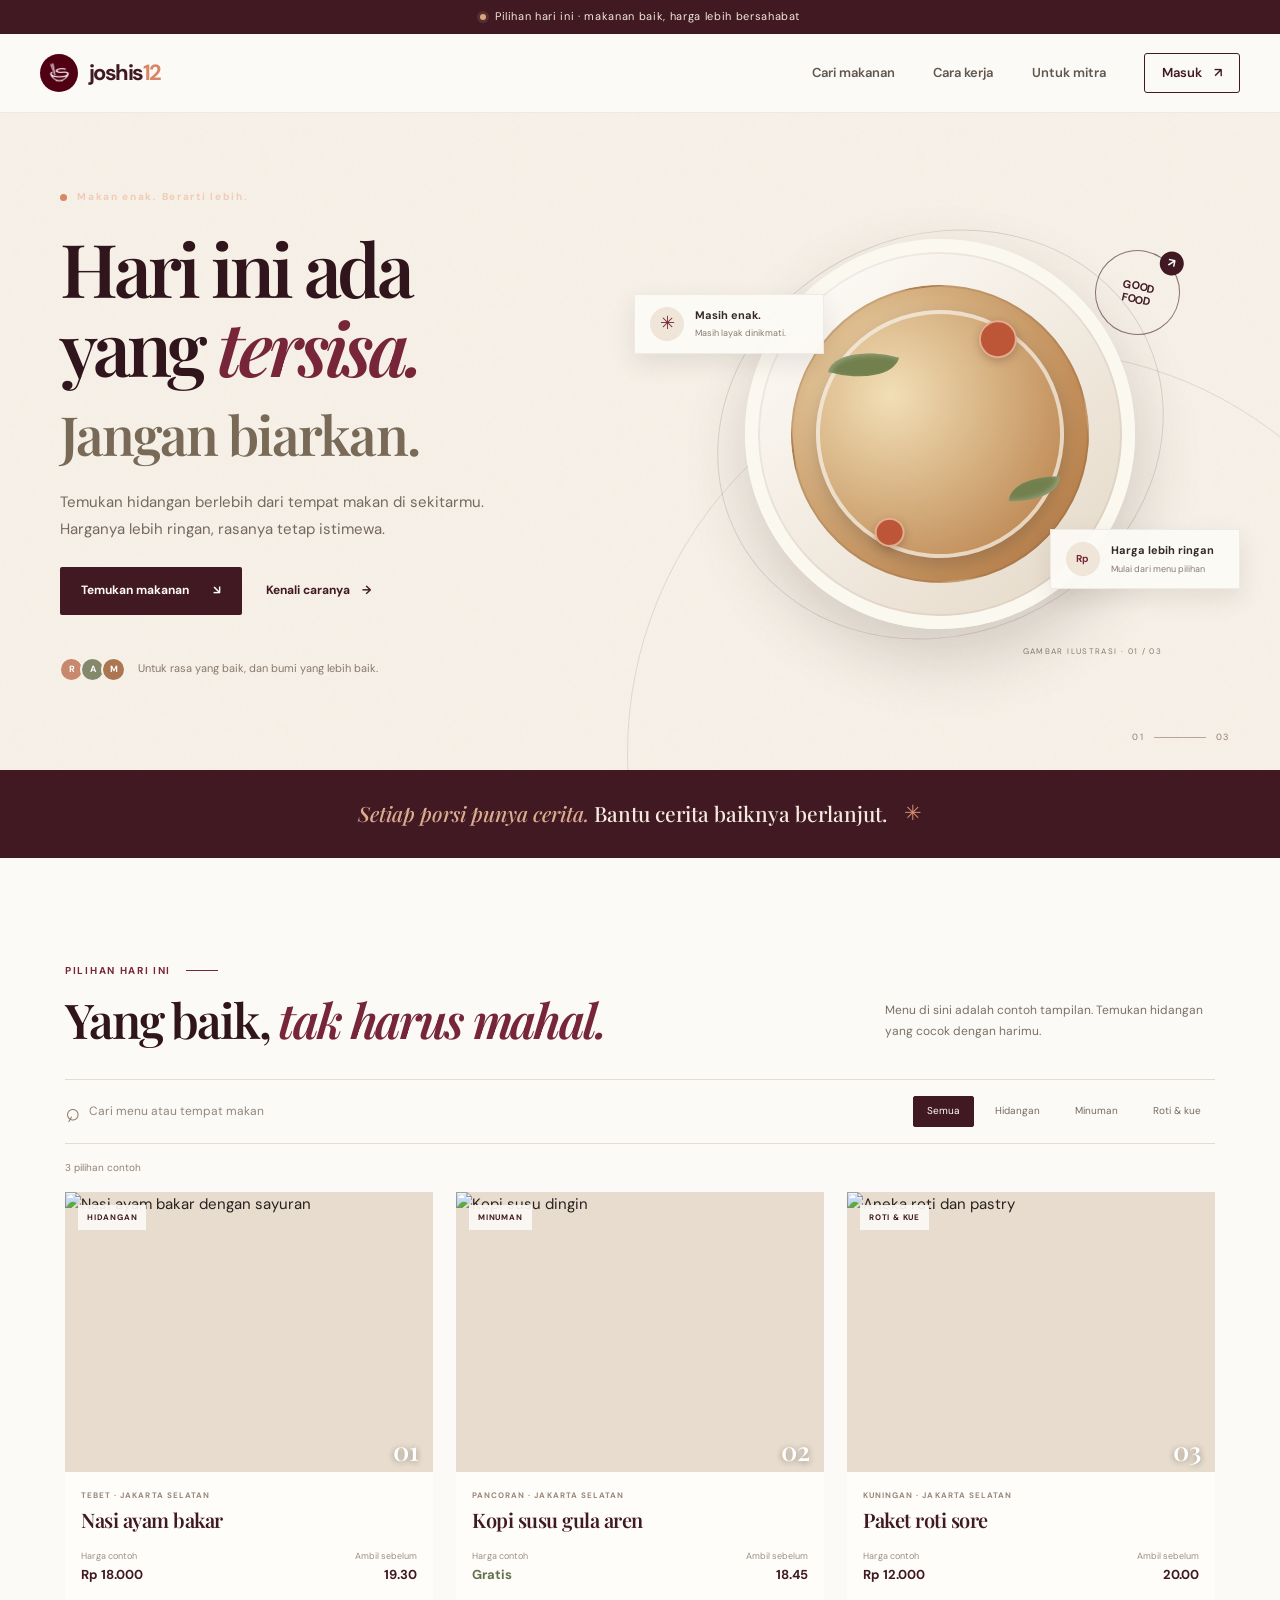
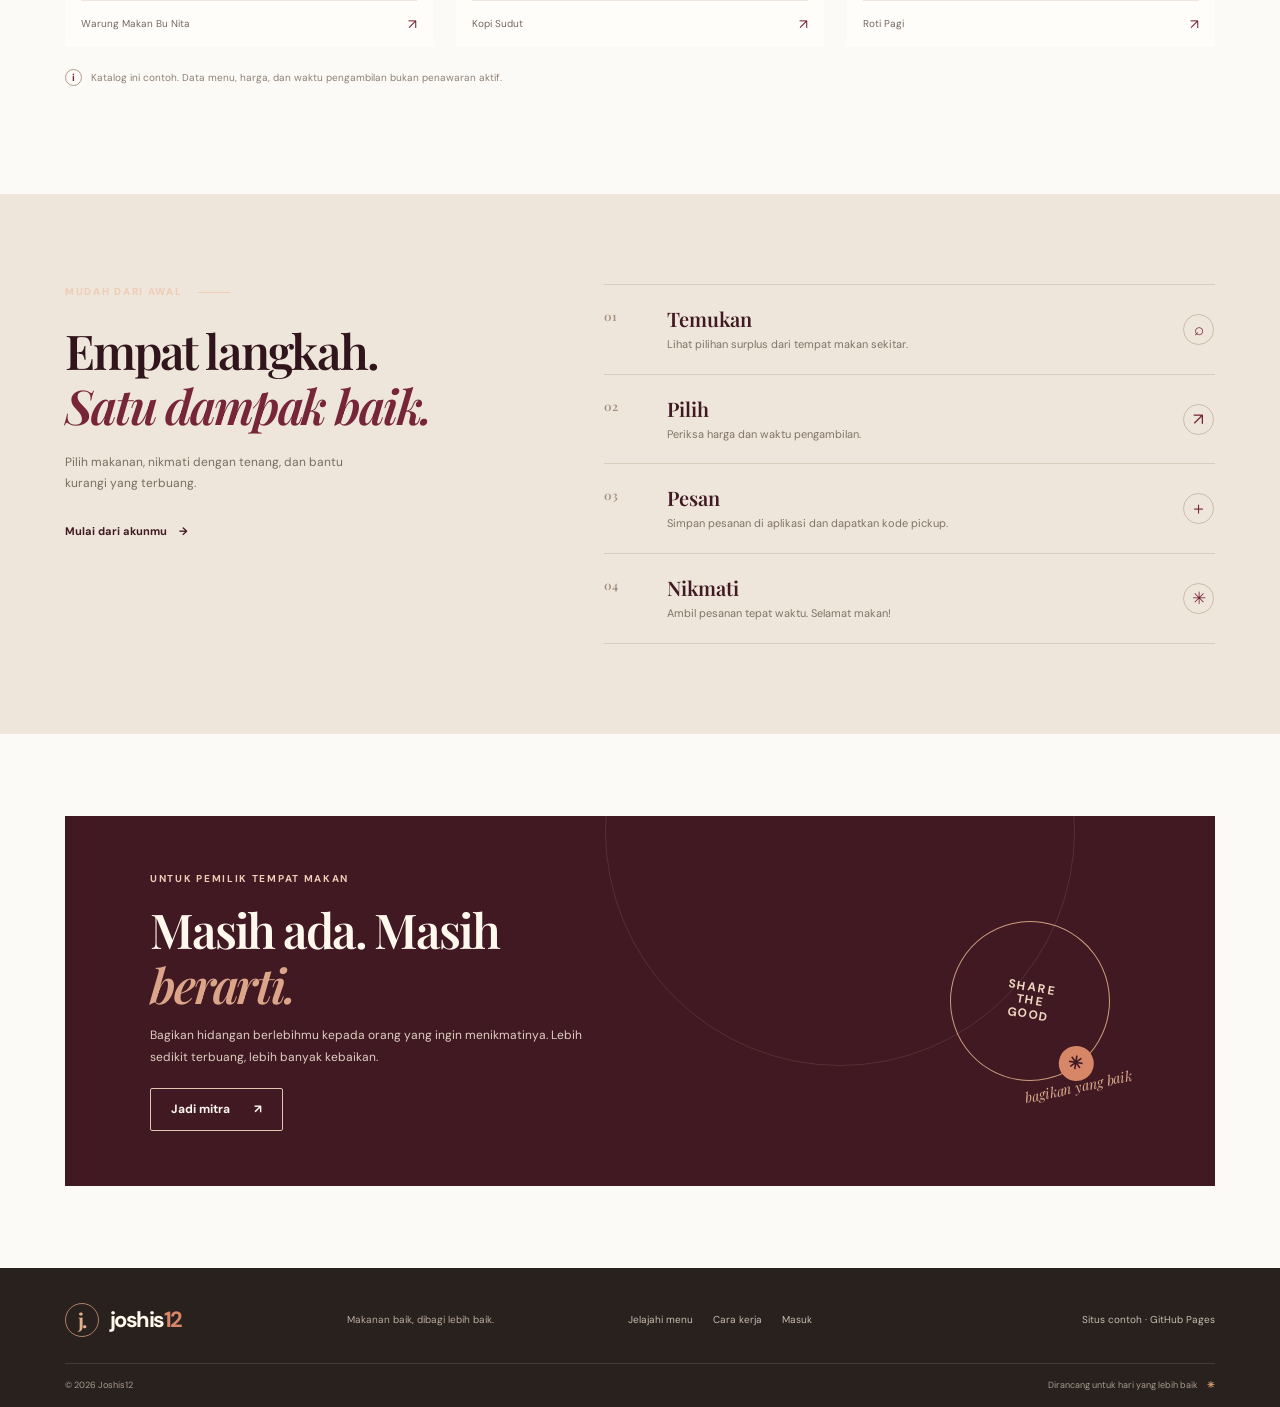
==== commit 66ad1619: "Redesign Joshis12 static frontend Co-authored-by: Copilot App <223556219+Copilot@users.noreply.githu" ====
--- a/docs/index.html
+++ b/docs/index.html
@@ -1,213 +1,160 @@
-<!DOCTYPE html>
+<!doctype html>
 <html lang="id">
 <head>
-    <meta charset="UTF-8">
-    <meta name="viewport" content="width=device-width, initial-scale=1.0">
-    <meta name="description" content="Temukan contoh makanan surplus dengan harga bersahabat di SANTAP+.">
-    <title>joshis12 | SANTAP+</title>
-    <link rel="preconnect" href="https://fonts.googleapis.com">
-    <link rel="preconnect" href="https://fonts.gstatic.com" crossorigin>
-    <link rel="stylesheet" href="assets/css/style.css">
-    <link rel="stylesheet" href="https://cdn.jsdelivr.net/npm/bootstrap-icons@1.11.3/font/bootstrap-icons.min.css">
-    <style>
-        .static-notice {
-            padding: 9px 16px;
-            background: var(--wine-950);
-            color: rgba(255,255,255,.86);
-            text-align: center;
-            font-size: 12px;
-        }
-        .static-notice strong { color: #fff; }
-        .catalog-empty {
-            display: none;
-            padding: 24px;
-            border: 1px dashed var(--line);
-            border-radius: var(--r-sm);
-            color: var(--muted);
-            text-align: center;
-        }
-        .food-card[hidden] { display: none !important; }
-        .hero-menu-copy { display: grid; gap: 3px; }
-        .hero-card .food-preview { text-decoration: none; }
-        .hero-menu-copy small {
-            color: var(--wine-700);
-            font-size: 11px;
-            font-weight: 800;
-            letter-spacing: .08em;
-            text-transform: uppercase;
-        }
-        .hero-menu-copy strong { color: var(--wine-950); font: 800 17px var(--font-display); }
-        .hero-menu-copy span { color: var(--muted); font-size: 13px; }
-        @media (max-width: 560px) { .static-notice { font-size: 11px; } }
-    </style>
+  <meta charset="utf-8">
+  <meta name="viewport" content="width=device-width, initial-scale=1">
+  <meta name="description" content="Temukan makanan surplus dari tempat makan sekitar, dengan harga lebih bersahabat.">
+  <meta name="theme-color" content="#f6f0e7">
+  <title>Joshis12 — Makanan baik, dibagi lebih baik</title>
+  <link rel="preconnect" href="https://fonts.googleapis.com">
+  <link rel="preconnect" href="https://fonts.gstatic.com" crossorigin>
+  <link href="https://fonts.googleapis.com/css2?family=DM+Sans:wght@400;500;600;700&family=Playfair+Display:wght@600;700;800&display=swap" rel="stylesheet">
+  <link rel="stylesheet" href="assets/css/joshis12.css">
 </head>
 <body id="top">
-    <div class="static-notice" role="note">
-        <strong>Versi GitHub Pages:</strong> katalog di bawah berisi contoh menu; daftar, login, dan reservasi belum tersedia.
+  <div class="announcement"><span class="announcement-dot"></span> Pilihan hari ini · makanan baik, harga lebih bersahabat</div>
+  <header class="site-header">
+    <div class="nav-wrap">
+      <a class="brand" href="#top" aria-label="Joshis12, beranda">
+        <img src="assets/brand-logo.jpg" alt="">
+        <span>joshis<span>12</span></span>
+      </a>
+      <button class="menu-toggle" id="menuToggle" type="button" aria-label="Buka menu" aria-controls="mainNav" aria-expanded="false">
+        <span></span><span></span>
+      </button>
+      <nav class="main-nav" id="mainNav" aria-label="Navigasi utama">
+        <a href="#katalog">Cari makanan</a>
+        <a href="#cara-kerja">Cara kerja</a>
+        <a href="#restoran">Untuk mitra</a>
+        <a class="nav-login" href="login.html">Masuk <span aria-hidden="true">↗</span></a>
+      </nav>
     </div>
+  </header>
 
-    <header class="site-header">
-        <div class="container nav-wrap">
-            <a href="#top" class="brand" aria-label="SANTAP+, beranda">
-                <img src="assets/brand-logo.jpg" alt="" class="brand-img">
-                <span>SANTAP<span class="brand-plus">+</span></span>
-            </a>
-            <button class="menu-toggle" id="menuToggle" type="button" aria-label="Buka menu" aria-controls="mainNav" aria-expanded="false">
-                <i class="bi bi-list"></i>
-            </button>
-            <nav class="main-nav" id="mainNav" aria-label="Navigasi utama">
-                <a href="#makanan">Cari makanan</a>
-                <a href="#cara-kerja">Cara kerja</a>
-                <a href="#restoran">Untuk restoran</a>
-            </nav>
+  <main>
+    <section class="hero">
+      <div class="hero-grain" aria-hidden="true"></div>
+      <div class="hero-inner">
+        <div class="hero-copy">
+          <p class="eyebrow"><span></span> Makan enak. Berarti lebih.</p>
+          <h1>Hari ini ada<br>yang <em>tersisa.</em><br><span>Jangan biarkan.</span></h1>
+          <p class="hero-description">Temukan hidangan berlebih dari tempat makan di sekitarmu. Harganya lebih ringan, rasanya tetap istimewa.</p>
+          <div class="hero-actions">
+            <a class="button button-dark" href="#katalog">Temukan makanan <span aria-hidden="true">↘</span></a>
+            <a class="text-link" href="#cara-kerja">Kenali caranya <span aria-hidden="true">→</span></a>
+          </div>
+          <div class="hero-footnote">
+            <span class="avatar-stack" aria-hidden="true"><i>R</i><i>A</i><i>M</i></span>
+            <span>Untuk rasa yang baik, dan bumi yang lebih baik.</span>
+          </div>
         </div>
-    </header>
+        <div class="hero-art" aria-label="Ilustrasi pilihan menu hari ini">
+          <div class="art-orbit orbit-one"></div><div class="art-orbit orbit-two"></div>
+          <div class="art-stamp"><span>GOOD<br>FOOD</span><b>↗</b></div>
+          <div class="plate"><div class="plate-inner">
+            <div class="food-photo"></div><span class="leaf leaf-one"></span><span class="leaf leaf-two"></span>
+            <span class="tomato tomato-one"></span><span class="tomato tomato-two"></span>
+          </div></div>
+          <div class="floating-note note-top"><span class="note-icon">✳</span><span><b>Masih enak.</b><small>Masih layak dinikmati.</small></span></div>
+          <div class="floating-note note-bottom"><span class="note-icon note-price">Rp</span><span><b>Harga lebih ringan</b><small>Mulai dari menu pilihan</small></span></div>
+          <span class="art-caption">GAMBAR ILUSTRASI · 01 / 03</span>
+        </div>
+      </div>
+      <div class="hero-index"><span>01</span><i></i><span>03</span></div>
+    </section>
 
-    <main>
-        <section class="hero">
-            <div class="container hero-grid">
-                <div class="hero-content">
-                    <div class="eyebrow"><i class="bi bi-leaf"></i> Makanan lebih bermakna</div>
-                    <h1>Makanan enak,<br><span>harga lebih bersahabat.</span></h1>
-                    <p>Temukan makanan surplus dari restoran sekitar. Lihat pilihan, cek waktu pengambilan, lalu pilih yang cocok buatmu.</p>
-                    <div class="hero-actions">
-                        <a href="#makanan" class="btn btn-primary"><i class="bi bi-search"></i> Lihat contoh menu</a>
-                        <a href="#cara-kerja" class="btn btn-outline">Cara kerja</a>
-                    </div>
-                    <div class="hero-stats">
-                        <div><strong>3</strong><span>contoh menu</span></div>
-                        <div><strong>3</strong><span>kategori</span></div>
-                    </div>
-                </div>
+    <section class="manifesto" aria-label="Misi Joshis12">
+      <p><span>Setiap porsi punya cerita.</span> Bantu cerita baiknya berlanjut.</p><span class="manifesto-mark" aria-hidden="true">✳</span>
+    </section>
 
-                <div class="hero-visual">
-                    <div class="hero-card">
-                        <div class="hero-card-top">
-                            <span class="live-badge"><i class="bi bi-circle-fill"></i> Contoh pilihan</span>
-                            <span>Menu ilustrasi</span>
-                        </div>
-                        <a class="food-preview" href="#makanan" aria-label="Lihat contoh nasi ayam bakar">
-                            <img class="food-preview-img" src="https://images.unsplash.com/photo-1512058564366-18510be2db19?w=700&auto=format&fit=crop&q=80" alt="Nasi ayam dengan sayuran">
-                            <span class="hero-menu-copy">
-                                <small>Menu rumahan</small>
-                                <strong>Nasi ayam bakar</strong>
-                                <span>Warung Makan Bu Nita</span>
-                            </span>
-                            <span class="hero-food-arrow" aria-hidden="true"><i class="bi bi-arrow-up-right"></i></span>
-                        </a>
-                        <div class="preview-info">
-                            <div><span>Harga contoh</span><strong>Rp 18.000</strong></div>
-                            <div><span>Pickup contoh</span><strong>19:30 WIB</strong></div>
-                        </div>
-                        <a class="hero-card-link" href="#makanan">Jelajahi katalog <i class="bi bi-arrow-right"></i></a>
-                    </div>
-                </div>
-            </div>
-        </section>
+    <section class="catalog section-wrap" id="katalog">
+      <div class="section-top">
+        <div><p class="eyebrow eyebrow-dark">PILIHAN HARI INI <span class="eyebrow-line"></span></p><h2>Yang baik, <em>tak harus mahal.</em></h2></div>
+        <p class="section-intro">Menu di sini adalah contoh tampilan. Temukan hidangan yang cocok dengan harimu.</p>
+      </div>
+      <div class="catalog-tools">
+        <label class="search-field"><span aria-hidden="true">⌕</span><input id="catalogSearch" type="search" placeholder="Cari menu atau tempat makan" aria-label="Cari menu atau tempat makan"></label>
+        <div class="filter-row" role="group" aria-label="Filter kategori">
+          <button class="filter-chip active" type="button" data-cat="all" aria-pressed="true">Semua</button>
+          <button class="filter-chip" type="button" data-cat="makanan berat" aria-pressed="false">Hidangan</button>
+          <button class="filter-chip" type="button" data-cat="minuman" aria-pressed="false">Minuman</button>
+          <button class="filter-chip" type="button" data-cat="roti & kue" aria-pressed="false">Roti &amp; kue</button>
+        </div>
+      </div>
+      <p class="result-count" id="filteredCount" aria-live="polite">3 pilihan contoh</p>
+      <div class="food-grid">
+        <article class="food-card" data-name="Nasi ayam bakar" data-restaurant="Warung Makan Bu Nita" data-category="makanan berat" data-city="Tebet Jakarta Selatan">
+          <div class="food-image image-meal">
+            <img src="https://images.unsplash.com/photo-1512058564366-18510be2db19?w=900&auto=format&fit=crop&q=80" alt="Nasi ayam bakar dengan sayuran">
+            <span class="food-tag">HIDANGAN</span><span class="image-index">01</span>
+          </div>
+          <div class="food-body"><div class="food-kicker">TEBET · JAKARTA SELATAN</div><h3>Nasi ayam bakar</h3>
+            <div class="food-bottom"><div><span>Harga contoh</span><strong>Rp 18.000</strong></div><div class="pickup"><span>Ambil sebelum</span><strong>19.30</strong></div></div>
+            <p class="restaurant-name">Warung Makan Bu Nita <span>↗</span></p>
+          </div>
+        </article>
+        <article class="food-card" data-name="Kopi susu gula aren" data-restaurant="Kopi Sudut" data-category="minuman" data-city="Pancoran Jakarta Selatan">
+          <div class="food-image image-coffee">
+            <img src="https://images.unsplash.com/photo-1495474472287-4d71bcdd2085?w=900&auto=format&fit=crop&q=80" alt="Kopi susu dingin">
+            <span class="food-tag">MINUMAN</span><span class="image-index">02</span>
+          </div>
+          <div class="food-body"><div class="food-kicker">PANCORAN · JAKARTA SELATAN</div><h3>Kopi susu gula aren</h3>
+            <div class="food-bottom"><div><span>Harga contoh</span><strong class="free-price">Gratis</strong></div><div class="pickup"><span>Ambil sebelum</span><strong>18.45</strong></div></div>
+            <p class="restaurant-name">Kopi Sudut <span>↗</span></p>
+          </div>
+        </article>
+        <article class="food-card" data-name="Paket roti sore" data-restaurant="Roti Pagi" data-category="roti & kue" data-city="Kuningan Jakarta Selatan">
+          <div class="food-image image-bread">
+            <img src="https://images.unsplash.com/photo-1509440159596-0249088772ff?w=900&auto=format&fit=crop&q=80" alt="Aneka roti dan pastry">
+            <span class="food-tag">ROTI &amp; KUE</span><span class="image-index">03</span>
+          </div>
+          <div class="food-body"><div class="food-kicker">KUNINGAN · JAKARTA SELATAN</div><h3>Paket roti sore</h3>
+            <div class="food-bottom"><div><span>Harga contoh</span><strong>Rp 12.000</strong></div><div class="pickup"><span>Ambil sebelum</span><strong>20.00</strong></div></div>
+            <p class="restaurant-name">Roti Pagi <span>↗</span></p>
+          </div>
+        </article>
+      </div>
+      <p class="catalog-empty" id="catalogEmpty" hidden>Belum ada yang cocok. Coba kata kunci atau kategori lain.</p>
+      <p class="demo-note"><span>i</span> Katalog ini contoh. Data menu, harga, dan waktu pengambilan bukan penawaran aktif.</p>
+    </section>
 
-        <div class="container value-strip" aria-label="Informasi layanan">
-            <div class="value-item"><i class="bi bi-tag"></i><div><strong>Harga jelas</strong><span>Periksa harga sebelum memilih</span></div></div>
-            <div class="value-item"><i class="bi bi-clock"></i><div><strong>Waktu pickup</strong><span>Rencanakan pengambilanmu</span></div></div>
-            <div class="value-item"><i class="bi bi-shop"></i><div><strong>Dari restoran sekitar</strong><span>Ambil langsung dari mitra</span></div></div>
+    <section class="how-section" id="cara-kerja">
+      <div class="section-wrap how-inner">
+        <div class="how-heading">
+          <p class="eyebrow">MUDAH DARI AWAL <span class="eyebrow-line"></span></p>
+          <h2>Empat langkah.<br><em>Satu dampak baik.</em></h2>
+          <p>Pilih makanan, nikmati dengan tenang, dan bantu kurangi yang terbuang.</p>
+          <a class="text-link" href="login.html">Mulai dari akunmu <span aria-hidden="true">→</span></a>
         </div>
+        <div class="step-list">
+          <article><span class="step-no">01</span><div><h3>Temukan</h3><p>Lihat pilihan surplus dari tempat makan sekitar.</p></div><span class="step-mark">⌕</span></article>
+          <article><span class="step-no">02</span><div><h3>Pilih</h3><p>Periksa harga dan waktu pengambilan.</p></div><span class="step-mark">↗</span></article>
+          <article><span class="step-no">03</span><div><h3>Pesan</h3><p>Simpan pesanan di aplikasi dan dapatkan kode pickup.</p></div><span class="step-mark">＋</span></article>
+          <article><span class="step-no">04</span><div><h3>Nikmati</h3><p>Ambil pesanan tepat waktu. Selamat makan!</p></div><span class="step-mark">✳</span></article>
+        </div>
+      </div>
+    </section>
 
-        <section class="food-section" id="makanan">
-            <div class="container">
-                <div class="section-heading">
-                    <div><span class="section-label">KATALOG CONTOH</span><h2>Ada yang menarik buatmu?</h2></div>
-                    <p>Gunakan pencarian dan kategori untuk melihat cara kerja katalog.</p>
-                </div>
-                <div class="search-box" role="search">
-                    <div class="search-input"><i class="bi bi-search" aria-hidden="true"></i><input id="catalogSearch" type="search" aria-label="Cari menu atau restoran" placeholder="Cari nama makanan atau restoran"></div>
-                    <button class="search-button" id="catalogSearchButton" type="button">Cari menu</button>
-                </div>
-                <p class="catalog-result-count" id="filteredCount">3 makanan surplus tersedia</p>
-                <div class="filter-row" aria-label="Filter kategori">
-                    <button class="filter-chip pill-btn active" type="button" data-cat="all" aria-pressed="true">Semua</button>
-                    <button class="filter-chip pill-btn" type="button" data-cat="makanan berat" aria-pressed="false">Makanan berat</button>
-                    <button class="filter-chip pill-btn" type="button" data-cat="minuman" aria-pressed="false">Minuman</button>
-                    <button class="filter-chip pill-btn" type="button" data-cat="roti & kue" aria-pressed="false">Roti &amp; kue</button>
-                </div>
-                <div class="food-grid">
-                    <article class="food-card" data-name="Nasi ayam bakar" data-restaurant="Warung Makan Bu Nita" data-category="makanan berat" data-city="Jakarta Selatan" data-price="18000" data-stock="4">
-                        <div class="food-image"><img src="https://images.unsplash.com/photo-1512058564366-18510be2db19?w=900&auto=format&fit=crop&q=80" alt="Nasi ayam bakar"></div>
-                        <div class="food-body">
-                            <div class="food-category">Makanan berat</div>
-                            <h3>Nasi ayam bakar</h3>
-                            <p class="restaurant-name"><i class="bi bi-shop"></i> Warung Makan Bu Nita</p>
-                            <p class="food-location"><i class="bi bi-geo-alt"></i> Tebet, Jakarta Selatan</p>
-                            <div class="food-meta"><div><span>Harga contoh</span><strong>Rp 18.000</strong></div><div><span>Stok contoh</span><strong>4 porsi</strong></div></div>
-                            <div class="pickup-info"><i class="bi bi-clock"></i> Pickup contoh sampai 19:30</div>
-                        </div>
-                    </article>
-                    <article class="food-card" data-name="Kopi susu gula aren" data-restaurant="Kopi Sudut" data-category="minuman" data-city="Jakarta Selatan" data-price="0" data-stock="2">
-                        <div class="food-image"><img src="https://images.unsplash.com/photo-1495474472287-4d71bcdd2085?w=900&auto=format&fit=crop&q=80" alt="Kopi susu"></div>
-                        <div class="food-body">
-                            <div class="food-category">Minuman</div>
-                            <h3>Kopi susu gula aren</h3>
-                            <p class="restaurant-name"><i class="bi bi-shop"></i> Kopi Sudut</p>
-                            <p class="food-location"><i class="bi bi-geo-alt"></i> Pancoran, Jakarta Selatan</p>
-                            <div class="food-meta"><div><span>Harga contoh</span><strong class="price-free">Gratis</strong></div><div><span>Stok contoh</span><strong>2 gelas</strong></div></div>
-                            <div class="pickup-info"><i class="bi bi-clock"></i> Pickup contoh sampai 18:45</div>
-                        </div>
-                    </article>
-                    <article class="food-card" data-name="Paket roti sore" data-restaurant="Roti Pagi" data-category="roti & kue" data-city="Jakarta Selatan" data-price="12000" data-stock="3">
-                        <div class="food-image"><img src="https://images.unsplash.com/photo-1509440159596-0249088772ff?w=900&auto=format&fit=crop&q=80" alt="Roti dan pastry"></div>
-                        <div class="food-body">
-                            <div class="food-category">Roti &amp; kue</div>
-                            <h3>Paket roti sore</h3>
-                            <p class="restaurant-name"><i class="bi bi-shop"></i> Roti Pagi</p>
-                            <p class="food-location"><i class="bi bi-geo-alt"></i> Kuningan, Jakarta Selatan</p>
-                            <div class="food-meta"><div><span>Harga contoh</span><strong>Rp 12.000</strong></div><div><span>Stok contoh</span><strong>3 paket</strong></div></div>
-                            <div class="pickup-info"><i class="bi bi-clock"></i> Pickup contoh sampai 20:00</div>
-                        </div>
-                    </article>
-                </div>
-                <p class="catalog-empty" id="catalogEmpty">Belum ada menu yang cocok. Coba kata kunci atau kategori lain.</p>
-            </div>
-        </section>
+    <section class="partner-section" id="restoran">
+      <div class="partner-panel">
+        <div class="partner-copy"><p class="eyebrow">UNTUK PEMILIK TEMPAT MAKAN</p><h2>Masih ada. Masih <em>berarti.</em></h2>
+          <p>Bagikan hidangan berlebihmu kepada orang yang ingin menikmatinya. Lebih sedikit terbuang, lebih banyak kebaikan.</p>
+          <a class="button button-light" href="login.html">Jadi mitra <span aria-hidden="true">↗</span></a>
+        </div>
+        <div class="partner-art" aria-hidden="true"><div class="partner-circle"><span>SHARE<br>THE<br>GOOD</span><b>✳</b></div><span class="partner-scribble">bagikan yang baik</span></div>
+      </div>
+    </section>
+  </main>
 
-        <section class="how-section" id="cara-kerja">
-            <div class="container">
-                <div class="section-heading centered">
-                    <div><span class="section-label">CARA KERJA</span><h2>Empat langkah sederhana</h2></div>
-                    <p>Alur ini menjelaskan pengalaman yang tersedia pada aplikasi lengkap.</p>
-                </div>
-                <div class="steps">
-                    <div class="step-card"><div class="step-number">01</div><i class="bi bi-search step-icon"></i><h3>Pilih menu</h3><p>Cari makanan yang tersedia di sekitar lokasi.</p></div>
-                    <div class="step-card"><div class="step-number">02</div><i class="bi bi-card-checklist step-icon"></i><h3>Cek detailnya</h3><p>Lihat harga, jumlah porsi, dan waktu pickup.</p></div>
-                    <div class="step-card"><div class="step-number">03</div><i class="bi bi-ticket-perforated step-icon"></i><h3>Buat reservasi</h3><p>Simpan detail pesanan dan kode pickup-mu.</p></div>
-                    <div class="step-card"><div class="step-number">04</div><i class="bi bi-bag-check step-icon"></i><h3>Ambil pesanan</h3><p>Datang sesuai jadwal dan tunjukkan kode pickup.</p></div>
-                </div>
-            </div>
-        </section>
-
-        <section class="restaurant-cta" id="restoran">
-            <div class="container">
-                <div class="cta-box">
-                    <div>
-                        <span class="section-label">UNTUK RESTORAN</span>
-                        <h2>Masih ada makanan tersisa di akhir hari?</h2>
-                        <p>Tawarkan menu yang masih layak dinikmati dan bantu lebih banyak orang mendapatkan makanan dengan harga yang sesuai.</p>
-                    </div>
-                    <a href="#cara-kerja" class="btn btn-light">Pelajari cara kerja <i class="bi bi-arrow-right"></i></a>
-                </div>
-            </div>
-        </section>
-    </main>
-
-    <footer class="footer">
-        <div class="container footer-grid">
-            <div>
-                <a href="#top" class="brand footer-brand"><span class="brand-mark">S+</span><span>SANTAP<span class="brand-plus">+</span></span></a>
-                <p>Temukan makanan surplus dari restoran sekitar dan ambil langsung sesuai jadwal.</p>
-            </div>
-            <div><h4>Jelajahi</h4><a href="#makanan">Katalog makanan</a><a href="#cara-kerja">Cara kerja</a></div>
-            <div><h4>Tentang versi ini</h4><span>Situs statis untuk GitHub Pages</span><span>Data katalog hanya contoh</span></div>
-        </div>
-        <div class="footer-bottom"><div class="container">© SANTAP+ · Makanan baik, tidak perlu terbuang.</div></div>
-    </footer>
-
-    <script src="assets/js/site.js"></script>
+  <footer class="site-footer">
+    <div class="footer-main">
+      <a class="brand footer-brand" href="#top"><span class="brand-monogram">j.</span><span>joshis<span>12</span></span></a>
+      <p>Makanan baik, dibagi lebih baik.</p>
+      <nav aria-label="Navigasi footer"><a href="#katalog">Jelajahi menu</a><a href="#cara-kerja">Cara kerja</a><a href="login.html">Masuk</a></nav>
+      <span class="footer-aside">Situs contoh · GitHub Pages</span>
+    </div>
+    <div class="footer-bottom"><span>© 2026 Joshis12</span><span>Dirancang untuk hari yang lebih baik <b>✳</b></span></div>
+  </footer>
+  <script src="assets/js/site.js"></script>
 </body>
 </html>
--- a/docs/assets/css/joshis12.css
+++ b/docs/assets/css/joshis12.css
@@ -0,0 +1,321 @@
+:root {
+  color-scheme: light;
+  --paper: #f6f0e7;
+  --paper-light: #fcfaf6;
+  --ink: #29211e;
+  --muted: #766b64;
+  --line: #e5dbce;
+  --wine: #762638;
+  --wine-deep: #401923;
+  --wine-dark: #31151d;
+  --coral: #d78668;
+  --olive: #65704d;
+  --serif: "Playfair Display", Georgia, serif;
+  --sans: "DM Sans", "Segoe UI", sans-serif;
+}
+
+*, *::before, *::after { box-sizing: border-box; }
+html { scroll-behavior: smooth; scroll-padding-top: 84px; }
+body { margin: 0; color: var(--ink); background: var(--paper-light); font: 400 15px/1.6 var(--sans); -webkit-font-smoothing: antialiased; }
+body, button, input { font-family: var(--sans); }
+img { display: block; max-width: 100%; }
+a { color: inherit; text-decoration: none; }
+button, input { font: inherit; }
+button, a { -webkit-tap-highlight-color: transparent; }
+button:focus-visible, a:focus-visible, input:focus-visible { outline: 3px solid #db9b74; outline-offset: 3px; }
+h1, h2, h3, p { margin-top: 0; }
+.announcement { display: flex; min-height: 34px; align-items: center; justify-content: center; gap: 9px; padding: 6px 16px; background: var(--wine-deep); color: #f3e7d9; font-size: 11px; letter-spacing: .06em; text-align: center; }
+.announcement-dot { width: 6px; height: 6px; border-radius: 50%; background: #d9a77e; box-shadow: 0 0 0 3px rgba(217,167,126,.15); }
+.site-header { position: sticky; z-index: 20; top: 0; background: rgba(252,250,246,.94); backdrop-filter: blur(14px); border-bottom: 1px solid rgba(68,45,38,.08); }
+.nav-wrap { width: min(1200px, calc(100% - 64px)); min-height: 78px; margin: auto; display: flex; align-items: center; justify-content: space-between; gap: 30px; }
+.brand { display: inline-flex; align-items: center; gap: 11px; color: var(--wine-deep); font-size: 22px; font-weight: 700; letter-spacing: -.07em; }
+.brand > img { width: 38px; height: 38px; border-radius: 50%; object-fit: cover; }
+.brand > span > span, .login-home span, .footer-brand > span:last-child > span { color: var(--coral); }
+.main-nav { display: flex; align-items: center; gap: clamp(17px, 3vw, 40px); }
+.main-nav > a { color: #61564e; font-size: 13px; font-weight: 600; transition: color .18s ease; }
+.main-nav > a:hover { color: var(--wine); }
+.main-nav .nav-login { display: inline-flex; min-height: 40px; align-items: center; gap: 12px; padding: 0 17px; border: 1px solid var(--wine-deep); border-radius: 3px; color: var(--wine-deep); }
+.main-nav .nav-login:hover { color: #fff; background: var(--wine-deep); }
+.menu-toggle { display: none; }
+
+.hero { position: relative; overflow: hidden; min-height: 590px; background: var(--paper); }
+.hero::after { position: absolute; right: -12%; bottom: -59%; width: 63vw; aspect-ratio: 1; border: 1px solid rgba(64,25,35,.12); border-radius: 50%; content: ""; pointer-events: none; }
+.hero-inner { position: relative; z-index: 1; display: grid; width: min(1200px, calc(100% - 64px)); min-height: 590px; grid-template-columns: 1fr 1.04fr; align-items: center; gap: 24px; margin: 0 auto; padding: 40px 0 54px; }
+.hero-grain { position: absolute; inset: 0; opacity: .14; background-image: url("data:image/svg+xml,%3Csvg viewBox='0 0 180 180' xmlns='http://www.w3.org/2000/svg'%3E%3Cfilter id='n'%3E%3CfeTurbulence type='fractalNoise' baseFrequency='.85' numOctaves='3' stitchTiles='stitch'/%3E%3C/filter%3E%3Crect width='100%25' height='100%25' filter='url(%23n)' opacity='.14'/%3E%3C/svg%3E"); pointer-events: none; }
+.hero-copy { position: relative; z-index: 2; padding: 36px 0 34px 3.5%; }
+.eyebrow { display: flex; align-items: center; gap: 10px; margin-bottom: 23px; color: #f0cbb6; font-size: 10px; font-weight: 700; letter-spacing: .17em; }
+.eyebrow > span:first-child:not(.eyebrow-line) { width: 7px; height: 7px; border-radius: 50%; background: var(--coral); }
+.hero h1, .login-art h1 { margin: 0; color: var(--wine-dark); font: 600 clamp(46px, 6vw, 74px)/1.07 var(--serif); letter-spacing: -.055em; }
+.hero h1 em, h2 em, .login-art h1 em { color: var(--wine); font-weight: 600; }
+.hero h1 > span { color: #796957; font-size: .73em; letter-spacing: -.035em; }
+.hero-description { max-width: 440px; margin: 23px 0 24px; color: #75695f; font-size: 15px; line-height: 1.8; }
+.hero-actions { display: flex; align-items: center; flex-wrap: wrap; gap: 24px; }
+.button { display: inline-flex; min-height: 48px; align-items: center; justify-content: center; gap: 24px; padding: 0 20px; border: 1px solid transparent; border-radius: 2px; font-size: 12px; font-weight: 700; transition: transform .18s ease, background .18s ease, color .18s ease; }
+.button:hover { transform: translateY(-2px); }
+.button-dark { background: var(--wine-deep); color: #fffaf3; }
+.button-dark:hover { background: var(--wine); }
+.text-link { display: inline-flex; align-items: center; gap: 12px; color: var(--wine-deep); font-size: 12px; font-weight: 700; }
+.text-link span, .button span { transition: transform .18s ease; }
+.text-link:hover span, .button:hover span { transform: translate(2px,-2px); }
+.hero-footnote { display: flex; align-items: center; gap: 12px; margin-top: 42px; color: #87796d; font-size: 11px; }
+.avatar-stack { display: flex; padding-left: 3px; }
+.avatar-stack i { display: grid; width: 25px; height: 25px; place-items: center; margin-left: -4px; border: 2px solid var(--paper); border-radius: 50%; background: #c7886e; color: white; font-size: 9px; font-style: normal; font-weight: 700; }
+.avatar-stack i:nth-child(2) { background: #85896c; }
+.avatar-stack i:nth-child(3) { background: #ac7750; }
+.hero-art { position: relative; display: grid; min-height: 485px; place-items: center; }
+.art-orbit { position: absolute; width: min(94%, 455px); aspect-ratio: 1; border: 1px solid rgba(64,25,35,.14); border-radius: 50%; transform: rotate(-24deg) scaleY(.88); }
+.orbit-two { width: min(76%, 370px); border-color: rgba(118,38,56,.14); transform: rotate(38deg) scaleY(.9); }
+.plate { position: relative; z-index: 1; display: grid; width: clamp(255px, 35vw, 390px); aspect-ratio: 1; place-items: center; border: 13px solid #fbf8f0; border-radius: 50%; background: linear-gradient(145deg,#fffdfa,#e4d8c6); box-shadow: 0 28px 65px rgba(60,40,30,.19), inset 0 0 0 2px rgba(94,71,55,.08); transform: rotate(-7deg); }
+.plate-inner { position: relative; overflow: hidden; width: 82%; aspect-ratio: 1; border: 2px solid rgba(103,69,44,.16); border-radius: 50%; background: radial-gradient(circle at 35% 35%,#f2dfb6,#bd8752 74%,#855839); }
+.food-photo { position: absolute; inset: 8%; border: 4px solid rgba(246,240,231,.73); border-radius: 50%; background: url("https://images.unsplash.com/photo-1512058564366-18510be2db19?w=720&auto=format&fit=crop&q=85") center/cover; box-shadow: 0 8px 18px rgba(35,24,16,.22); }
+.leaf { position: absolute; z-index: 2; display: block; width: 22%; height: 11%; border-radius: 100% 0 100% 0; background: #71804d; box-shadow: inset 3px 1px 5px rgba(255,255,255,.25); }
+.leaf-one { top: 18%; left: 16%; transform: rotate(22deg); }
+.leaf-two { right: 12%; bottom: 23%; width: 17%; height: 9%; transform: rotate(190deg); }
+.tomato { position: absolute; z-index: 2; width: 13%; aspect-ratio: 1; border: 2px solid rgba(255,239,210,.56); border-radius: 50%; background: #bd5637; box-shadow: 0 3px 8px rgba(68,34,20,.26); }
+.tomato-one { top: 14%; right: 20%; }
+.tomato-two { bottom: 14%; left: 24%; width: 10%; }
+.art-stamp { position: absolute; z-index: 2; top: 12%; right: 10%; display: grid; width: 85px; aspect-ratio: 1; place-content: center; border: 1px solid rgba(64,25,35,.58); border-radius: 50%; color: var(--wine-deep); font-size: 11px; font-weight: 700; line-height: 1.1; text-align: center; transform: rotate(12deg); }
+.art-stamp b { position: absolute; top: -6px; right: 2px; display: grid; width: 24px; height: 24px; place-items: center; border-radius: 50%; background: var(--wine-deep); color: white; font-size: 12px; }
+.floating-note { position: absolute; z-index: 3; display: flex; min-width: 190px; align-items: center; gap: 11px; padding: 12px 15px; border: 1px solid rgba(75,53,43,.08); background: rgba(252,250,246,.95); box-shadow: 0 9px 24px rgba(54,36,26,.1); }
+.floating-note > span:last-child { display: grid; gap: 2px; }
+.floating-note b { color: #352a25; font-size: 11px; }
+.floating-note small { color: #887b6f; font-size: 9px; }
+.note-top { top: 21%; left: -1%; }
+.note-bottom { right: 0; bottom: 18%; }
+.note-icon { display: grid; width: 34px; height: 34px; flex: 0 0 34px; place-items: center; border-radius: 50%; background: #efe5d8; color: var(--wine); font-size: 18px; }
+.note-price { font-size: 10px; font-weight: 700; }
+.art-caption { position: absolute; right: 13%; bottom: 4%; color: #897b6d; font-size: 8px; letter-spacing: .17em; }
+.hero-index { position: absolute; right: 4%; bottom: 25px; display: flex; align-items: center; gap: 10px; color: #907f70; font-size: 9px; letter-spacing: .12em; }
+.hero-index i { width: 52px; height: 1px; background: #b7a698; }
+.manifesto { display: flex; min-height: 88px; align-items: center; justify-content: center; gap: 17px; padding: 17px 24px; background: var(--wine-deep); color: #f4e9dc; text-align: center; }
+.manifesto p { margin: 0; font: 500 clamp(16px,2.4vw,21px)/1.4 var(--serif); }
+.manifesto p span { color: #dcac8e; font-style: italic; }
+.manifesto-mark { color: #d28d70; font-size: 21px; }
+
+.section-wrap { width: min(1150px, calc(100% - 64px)); margin-inline: auto; }
+.catalog { padding-top: 105px; padding-bottom: 108px; }
+.section-top { display: flex; align-items: end; justify-content: space-between; gap: 35px; margin-bottom: 32px; }
+.eyebrow-dark { margin-bottom: 13px; color: var(--wine); }
+.eyebrow-line { display: inline-block; width: 32px; height: 1px; margin-left: 5px; background: currentColor; }
+h2 { color: var(--wine-dark); font: 600 clamp(32px,4.6vw,48px)/1.15 var(--serif); letter-spacing: -.045em; }
+.section-top h2 { margin: 0; }
+.section-top h2 em { color: var(--wine); }
+.section-intro { max-width: 330px; margin: 0 0 4px; color: #7c7065; font-size: 12px; line-height: 1.8; }
+.catalog-tools { display: flex; align-items: center; justify-content: space-between; gap: 20px; padding: 15px 0; border-top: 1px solid var(--line); border-bottom: 1px solid var(--line); }
+.search-field { display: flex; width: min(310px,100%); align-items: center; gap: 9px; color: #8c796a; }
+.search-field > span { font-size: 25px; line-height: 1; transform: rotate(-15deg); }
+.search-field input { width: 100%; min-width: 0; padding: 7px 0; border: 0; outline: 0; background: transparent; color: var(--ink); font-size: 12px; }
+.search-field input::placeholder { color: #93877e; }
+.filter-row { display: flex; flex-wrap: wrap; gap: 7px; }
+.filter-chip { min-height: 31px; padding: 0 13px; border: 1px solid transparent; border-radius: 2px; background: transparent; color: #776a60; font-size: 10px; cursor: pointer; transition: background .16s ease, color .16s ease; }
+.filter-chip:hover { background: #eee5da; color: var(--wine-deep); }
+.filter-chip.active { border-color: var(--wine-deep); background: var(--wine-deep); color: #fff; }
+.result-count { margin: 16px 0; color: #918276; font-size: 10px; }
+.food-grid { display: grid; grid-template-columns: repeat(3,minmax(0,1fr)); gap: 23px; }
+.food-card { min-width: 0; background: #fffdfa; transition: transform .2s ease, box-shadow .2s ease; }
+.food-card:hover { transform: translateY(-4px); box-shadow: 0 14px 32px rgba(65,44,31,.1); }
+.food-card[hidden] { display: none; }
+.food-image { position: relative; overflow: hidden; height: clamp(190px,24vw,280px); background: #e7dccd; }
+.food-image img { width: 100%; height: 100%; object-fit: cover; transition: transform .45s ease; }
+.food-card:hover .food-image img { transform: scale(1.04); }
+.food-tag { position: absolute; top: 13px; left: 13px; padding: 6px 9px; background: rgba(252,250,246,.92); color: var(--wine-deep); font-size: 8px; font-weight: 700; letter-spacing: .1em; }
+.image-index { position: absolute; right: 14px; bottom: 8px; color: #fff; font: 600 26px/1 var(--serif); text-shadow: 0 1px 6px rgba(0,0,0,.4); }
+.food-body { padding: 17px 16px 12px; }
+.food-kicker { color: #998679; font-size: 8px; font-weight: 700; letter-spacing: .13em; }
+.food-body h3 { margin: 5px 0 17px; color: var(--wine-deep); font: 600 20px/1.25 var(--serif); letter-spacing: -.025em; }
+.food-bottom { display: flex; align-items: end; justify-content: space-between; gap: 12px; padding-bottom: 14px; border-bottom: 1px solid #eee6dc; }
+.food-bottom > div { display: grid; gap: 2px; }
+.food-bottom span { color: #9b8e82; font-size: 9px; }
+.food-bottom strong { color: var(--wine-deep); font-size: 13px; }
+.food-bottom .free-price { color: var(--olive); }
+.food-bottom .pickup { text-align: right; }
+.restaurant-name { display: flex; align-items: center; justify-content: space-between; margin: 12px 0 0; color: #75685d; font-size: 10px; }
+.restaurant-name span { color: var(--wine); font-size: 14px; }
+.catalog-empty { padding: 28px; border: 1px dashed #cdbfae; color: var(--muted); text-align: center; }
+.demo-note { display: flex; align-items: center; gap: 9px; margin: 22px 0 0; color: #8e8074; font-size: 10px; }
+.demo-note > span { display: grid; width: 17px; height: 17px; place-items: center; border: 1px solid #b49b87; border-radius: 50%; color: var(--wine); font-size: 10px; font-weight: 700; }
+
+.how-section { padding: 90px 0; background: #eee6da; }
+.how-inner { display: grid; grid-template-columns: .82fr 1.18fr; gap: clamp(45px,9vw,125px); align-items: start; }
+.how-heading { position: sticky; top: 130px; }
+.how-heading h2 { margin-bottom: 18px; }
+.how-heading > p:not(.eyebrow) { max-width: 300px; margin-bottom: 23px; color: #796c60; font-size: 12px; line-height: 1.8; }
+.how-heading .text-link { font-size: 11px; }
+.step-list article { display: grid; grid-template-columns: 48px 1fr 32px; align-items: center; gap: 15px; padding: 20px 0; border-top: 1px solid #d8ccbc; }
+.step-list article:last-child { border-bottom: 1px solid #d8ccbc; }
+.step-no { align-self: start; padding-top: 3px; color: #a38e7e; font: 600 12px var(--serif); }
+.step-list h3 { margin: 0 0 4px; color: var(--wine-deep); font: 600 20px var(--serif); }
+.step-list p { margin: 0; color: #817467; font-size: 11px; }
+.step-mark { display: grid; width: 31px; height: 31px; place-items: center; border: 1px solid #cbbba9; border-radius: 50%; color: var(--wine); font-size: 17px; }
+.partner-section { padding: 82px 32px; }
+.partner-panel { position: relative; overflow: hidden; display: flex; width: min(1150px,100%); min-height: 300px; align-items: center; justify-content: space-between; gap: 35px; margin: auto; padding: 55px clamp(28px,7vw,85px); background: var(--wine-deep); color: #f9f2e7; }
+.partner-panel::after { position: absolute; top: -220px; right: 140px; width: 470px; height: 470px; border: 1px solid rgba(236,211,183,.12); border-radius: 50%; content: ""; }
+.partner-copy { position: relative; z-index: 1; max-width: 480px; }
+.partner-copy .eyebrow { margin-bottom: 15px; }
+.partner-copy h2 { margin-bottom: 13px; color: #fff8ec; }
+.partner-copy h2 em { color: #dca589; }
+.partner-copy > p:not(.eyebrow) { max-width: 440px; margin-bottom: 20px; color: #dfcfc0; font-size: 12px; line-height: 1.8; }
+.button-light { min-height: 43px; border-color: #e1c4ad; color: #fff6eb; }
+.button-light:hover { background: #fff6eb; color: var(--wine-deep); }
+.partner-art { position: relative; z-index: 1; display: grid; width: 200px; height: 200px; flex: 0 0 200px; place-items: center; }
+.partner-circle { position: relative; display: grid; width: 160px; height: 160px; place-items: center; border: 1px solid #cd9c7d; border-radius: 50%; color: #eed8c0; font-size: 12px; font-weight: 700; line-height: 1.1; letter-spacing: .13em; text-align: center; transform: rotate(9deg); }
+.partner-circle b { position: absolute; right: 6px; bottom: 7px; display: grid; width: 35px; height: 35px; place-items: center; border-radius: 50%; background: var(--coral); color: var(--wine-deep); font-size: 18px; }
+.partner-scribble { position: absolute; right: -3px; bottom: 5px; color: #d9aa8a; font: italic 14px var(--serif); transform: rotate(-12deg); }
+.site-footer { padding: 34px max(32px,calc((100% - 1150px)/2)) 0; background: #28211e; color: #d9cfc5; }
+.footer-main { display: grid; grid-template-columns: 1.2fr 1.2fr 1.6fr 1fr; align-items: center; gap: 20px; padding-bottom: 26px; }
+.footer-brand { color: #fff8ec; }
+.brand-monogram { display: grid; width: 34px; height: 34px; place-items: center; border: 1px solid #b57d68; border-radius: 50%; color: #e3b18e; font: 700 20px var(--serif); }
+.footer-main > p { margin: 0; color: #b9aa9d; font-size: 10px; }
+.footer-main nav { display: flex; flex-wrap: wrap; gap: 20px; }
+.footer-main nav a, .footer-aside { color: #c9bcb0; font-size: 10px; }
+.footer-main nav a:hover { color: #e5b292; }
+.footer-aside { text-align: right; }
+.footer-bottom { display: flex; justify-content: space-between; gap: 16px; padding: 14px 0; border-top: 1px solid rgba(255,255,255,.12); color: #a99b8f; font-size: 9px; }
+.footer-bottom b { margin-left: 7px; color: #d69a79; }
+
+/* Login preview */
+.login-page { min-height: 100vh; background: var(--paper-light); }
+.login-header { position: absolute; z-index: 2; top: 0; left: 0; display: flex; width: 100%; align-items: center; justify-content: space-between; padding: 21px 5.3%; }
+.back-link { color: #71655c; font-size: 11px; font-weight: 600; }
+.back-link span { margin-right: 7px; color: var(--wine); font-size: 16px; vertical-align: -1px; }
+.login-layout { display: grid; min-height: 100vh; grid-template-columns: 1fr 1fr; }
+.login-art { position: relative; overflow: hidden; display: flex; min-height: 700px; flex-direction: column; justify-content: center; padding: 120px 10% 70px 13%; background: var(--wine-deep); color: #f8efe2; }
+.login-art::before { position: absolute; right: -110px; bottom: -200px; width: 560px; height: 560px; border: 1px solid rgba(255,255,255,.12); border-radius: 50%; content: ""; }
+.login-art::after { position: absolute; right: -40px; bottom: -120px; width: 410px; height: 410px; border: 1px solid rgba(255,255,255,.1); border-radius: 50%; content: ""; }
+.login-art-copy { position: relative; z-index: 1; max-width: 470px; }
+.login-art h1 { color: #fbf3e8; font-size: clamp(48px,6.1vw,76px); }
+.login-art h1 em { color: #d7a081; }
+.login-art-copy > p:last-child { max-width: 340px; margin-top: 22px; color: #d6c6b7; font-size: 13px; line-height: 1.8; }
+.login-art-circle { position: absolute; right: 7%; bottom: 12%; display: grid; width: clamp(125px,17vw,205px); aspect-ratio: 1; place-items: center; border: 1px solid #ce9779; border-radius: 50%; color: #ead2bb; font-size: 12px; font-weight: 700; line-height: 1.2; letter-spacing: .16em; text-align: center; transform: rotate(-12deg); }
+.login-art-circle b { position: absolute; top: 11px; right: 9px; display: grid; width: 34px; height: 34px; place-items: center; border-radius: 50%; background: var(--coral); color: var(--wine-deep); font-size: 17px; }
+.login-art-foot { position: absolute; bottom: 27px; left: 13%; color: #c3ad9c; font-size: 8px; letter-spacing: .16em; }
+.login-panel { display: flex; min-height: 700px; flex-direction: column; align-items: center; justify-content: center; padding: 100px 48px 32px; }
+.login-card { width: min(100%,390px); }
+.login-home { display: inline-block; margin-bottom: 40px; color: var(--wine-deep); font-size: 19px; font-weight: 700; letter-spacing: -.06em; }
+.login-card .eyebrow { margin-bottom: 9px; }
+.login-card h2 { margin-bottom: 9px; font-size: clamp(31px,3vw,39px); }
+.login-intro { margin-bottom: 22px; color: #7d7065; font-size: 12px; }
+.demo-alert { display: flex; align-items: flex-start; gap: 10px; margin-bottom: 22px; padding: 11px 12px; border: 1px solid #e1d1b6; background: #f6eedf; }
+.demo-alert > span { display: grid; width: 17px; height: 17px; flex: 0 0 17px; place-items: center; border: 1px solid #ad8d61; border-radius: 50%; color: #795c38; font-size: 10px; font-weight: 700; }
+.demo-alert p { margin: 0; color: #77634b; font-size: 10px; line-height: 1.6; }
+.demo-alert strong { color: #59452e; }
+.form-label { display: block; margin-bottom: 7px; color: #473b34; font-size: 11px; font-weight: 700; }
+.form-input { width: 100%; height: 46px; padding: 0 13px; border: 1px solid #ded5cb; border-radius: 2px; background: #fffdfa; color: var(--ink); font-size: 12px; }
+.form-input::placeholder { color: #ad9f93; }
+.form-input:focus { border-color: #9b5b5c; outline: 2px solid rgba(118,38,56,.1); }
+.password-label { display: flex; justify-content: space-between; gap: 12px; margin-top: 17px; }
+.forgot-link { color: var(--wine); font-size: 10px; }
+.password-field { position: relative; }
+.password-field .form-input { padding-right: 88px; }
+.password-field button { position: absolute; top: 0; right: 0; height: 46px; padding: 0 13px; border: 0; background: transparent; color: var(--wine); font-size: 10px; font-weight: 700; cursor: pointer; }
+.remember-row { display: flex; align-items: center; gap: 8px; margin: 16px 0 18px; color: #776a60; font-size: 10px; cursor: pointer; }
+.remember-row input { accent-color: var(--wine); }
+.login-submit { width: 100%; justify-content: space-between; cursor: pointer; }
+.form-message { margin: 13px 0 0; padding: 10px 12px; border: 1px solid #d9c3aa; background: #f5ede2; color: #6b4c39; font-size: 10px; line-height: 1.65; }
+.login-signup { margin: 23px 0 18px; color: #82756b; font-size: 10px; text-align: center; }
+.login-signup a { color: var(--wine); font-weight: 700; }
+.login-return { display: block; color: #8a7b6f; font-size: 10px; text-align: center; }
+.login-return:hover, .login-signup a:hover, .forgot-link:hover { text-decoration: underline; }
+.login-copyright { margin: 37px 0 0; color: #9b8f83; font-size: 9px; }
+
+@media (max-width: 900px) {
+  .hero-inner { grid-template-columns: 1fr 1fr; }
+  .hero-art { min-height: 410px; }
+  .note-top { left: -4%; }
+  .note-bottom { right: -5%; }
+  .food-image { height: 220px; }
+  .footer-main { grid-template-columns: 1fr 1fr; }
+  .footer-aside { text-align: left; }
+  .login-layout { grid-template-columns: .9fr 1.1fr; }
+  .login-panel { padding-right: 35px; padding-left: 35px; }
+  .login-art { padding-left: 10%; }
+  .login-art-foot { left: 10%; }
+}
+@media (max-width: 680px) {
+  .nav-wrap { width: calc(100% - 36px); min-height: 66px; }
+  .brand { font-size: 20px; }
+  .brand > img { width: 34px; height: 34px; }
+  .menu-toggle { display: grid; width: 40px; height: 40px; align-content: center; justify-content: center; gap: 5px; border: 1px solid var(--line); background: transparent; cursor: pointer; }
+  .menu-toggle span { display: block; width: 17px; height: 1px; background: var(--wine-deep); }
+  .main-nav { position: absolute; top: 100%; right: 0; left: 0; display: none; align-items: stretch; gap: 0; padding: 8px 18px 17px; border-bottom: 1px solid var(--line); background: var(--paper-light); box-shadow: 0 12px 18px rgba(39,30,25,.08); }
+  .main-nav.open { display: flex; flex-direction: column; }
+  .main-nav > a { padding: 12px 5px; }
+  .main-nav .nav-login { justify-content: space-between; margin-top: 5px; padding: 10px 13px; }
+  .hero-inner { width: calc(100% - 42px); min-height: auto; grid-template-columns: 1fr; gap: 6px; padding: 62px 0 45px; }
+  .hero-copy { padding: 0; }
+  .hero h1 { font-size: clamp(49px,12vw,70px); }
+  .hero-description { max-width: 450px; margin: 17px 0 20px; font-size: 13px; }
+  .hero-footnote { margin-top: 25px; }
+  .hero-art { min-height: min(95vw,440px); margin-top: 5px; }
+  .plate { width: min(74vw,330px); }
+  .art-orbit { width: min(89vw,400px); }
+  .orbit-two { width: min(72vw,325px); }
+  .note-top { top: 14%; left: 0; }
+  .note-bottom { right: 0; bottom: 11%; }
+  .floating-note { min-width: 174px; padding: 9px 11px; }
+  .art-stamp { top: 7%; right: 7%; width: 68px; font-size: 9px; }
+  .art-caption { right: 8%; bottom: 1%; }
+  .hero-index { display: none; }
+  .manifesto { min-height: 75px; }
+  .section-wrap { width: calc(100% - 40px); }
+  .catalog { padding-top: 69px; padding-bottom: 72px; }
+  .section-top { display: block; margin-bottom: 24px; }
+  .section-top h2 { max-width: 450px; }
+  .section-intro { margin-top: 12px; font-size: 11px; }
+  .catalog-tools { align-items: flex-start; flex-direction: column; gap: 12px; }
+  .search-field { width: 100%; }
+  .filter-row { gap: 3px; }
+  .filter-chip { padding: 0 10px; }
+  .food-grid { grid-template-columns: 1fr; gap: 18px; }
+  .food-card { display: grid; grid-template-columns: .9fr 1.1fr; }
+  .food-image { height: 100%; min-height: 190px; }
+  .food-body { display: flex; flex-direction: column; justify-content: center; padding: 15px 12px; }
+  .food-kicker { font-size: 7px; }
+  .food-body h3 { margin: 6px 0 12px; font-size: 18px; }
+  .food-bottom { gap: 5px; padding-bottom: 10px; }
+  .food-bottom span { font-size: 8px; }
+  .food-bottom strong { font-size: 11px; }
+  .restaurant-name { gap: 5px; font-size: 8px; }
+  .how-section { padding: 66px 0; }
+  .how-inner { grid-template-columns: 1fr; gap: 28px; }
+  .how-heading { position: static; }
+  .step-list article { grid-template-columns: 34px 1fr 31px; gap: 9px; }
+  .partner-section { padding: 55px 20px; }
+  .partner-panel { min-height: 0; padding: 37px 25px; }
+  .partner-art { display: none; }
+  .site-footer { padding: 28px 20px 0; }
+  .footer-main { grid-template-columns: 1fr 1fr; gap: 13px; }
+  .footer-main nav { gap: 12px; }
+  .footer-aside { font-size: 9px; }
+  .footer-bottom { font-size: 8px; }
+  .login-header { padding: 17px 20px; }
+  .back-link { font-size: 0; }
+  .back-link span { font-size: 21px; }
+  .login-layout { grid-template-columns: 1fr; }
+  .login-art { min-height: 275px; justify-content: flex-end; padding: 88px 25px 31px; }
+  .login-art h1 { font-size: clamp(38px,9vw,54px); }
+  .login-art-copy .eyebrow { margin-bottom: 12px; }
+  .login-art-copy > p:last-child { max-width: 300px; margin-top: 11px; font-size: 11px; }
+  .login-art-circle { right: 7%; bottom: 20px; width: 92px; font-size: 8px; }
+  .login-art-circle b { width: 25px; height: 25px; font-size: 13px; }
+  .login-art-foot { display: none; }
+  .login-panel { min-height: auto; padding: 39px 24px 25px; }
+  .login-home { margin-bottom: 25px; }
+  .login-copyright { margin-top: 25px; }
+}
+@media (max-width: 390px) {
+  .announcement { font-size: 9px; }
+  .hero-inner { width: calc(100% - 34px); }
+  .hero-actions { gap: 15px; }
+  .button { gap: 13px; padding-inline: 14px; }
+  .food-image { min-height: 174px; }
+  .food-body { padding: 12px 9px; }
+  .food-kicker { letter-spacing: .06em; }
+  .food-body h3 { font-size: 16px; }
+  .food-bottom { flex-wrap: wrap; }
+  .restaurant-name { font-size: 7px; }
+  .footer-main { grid-template-columns: 1fr; }
+}
+@media (prefers-reduced-motion: reduce) {
+  *, *::before, *::after { scroll-behavior: auto !important; transition-duration: .01ms !important; animation-duration: .01ms !important; animation-iteration-count: 1 !important; }
+}
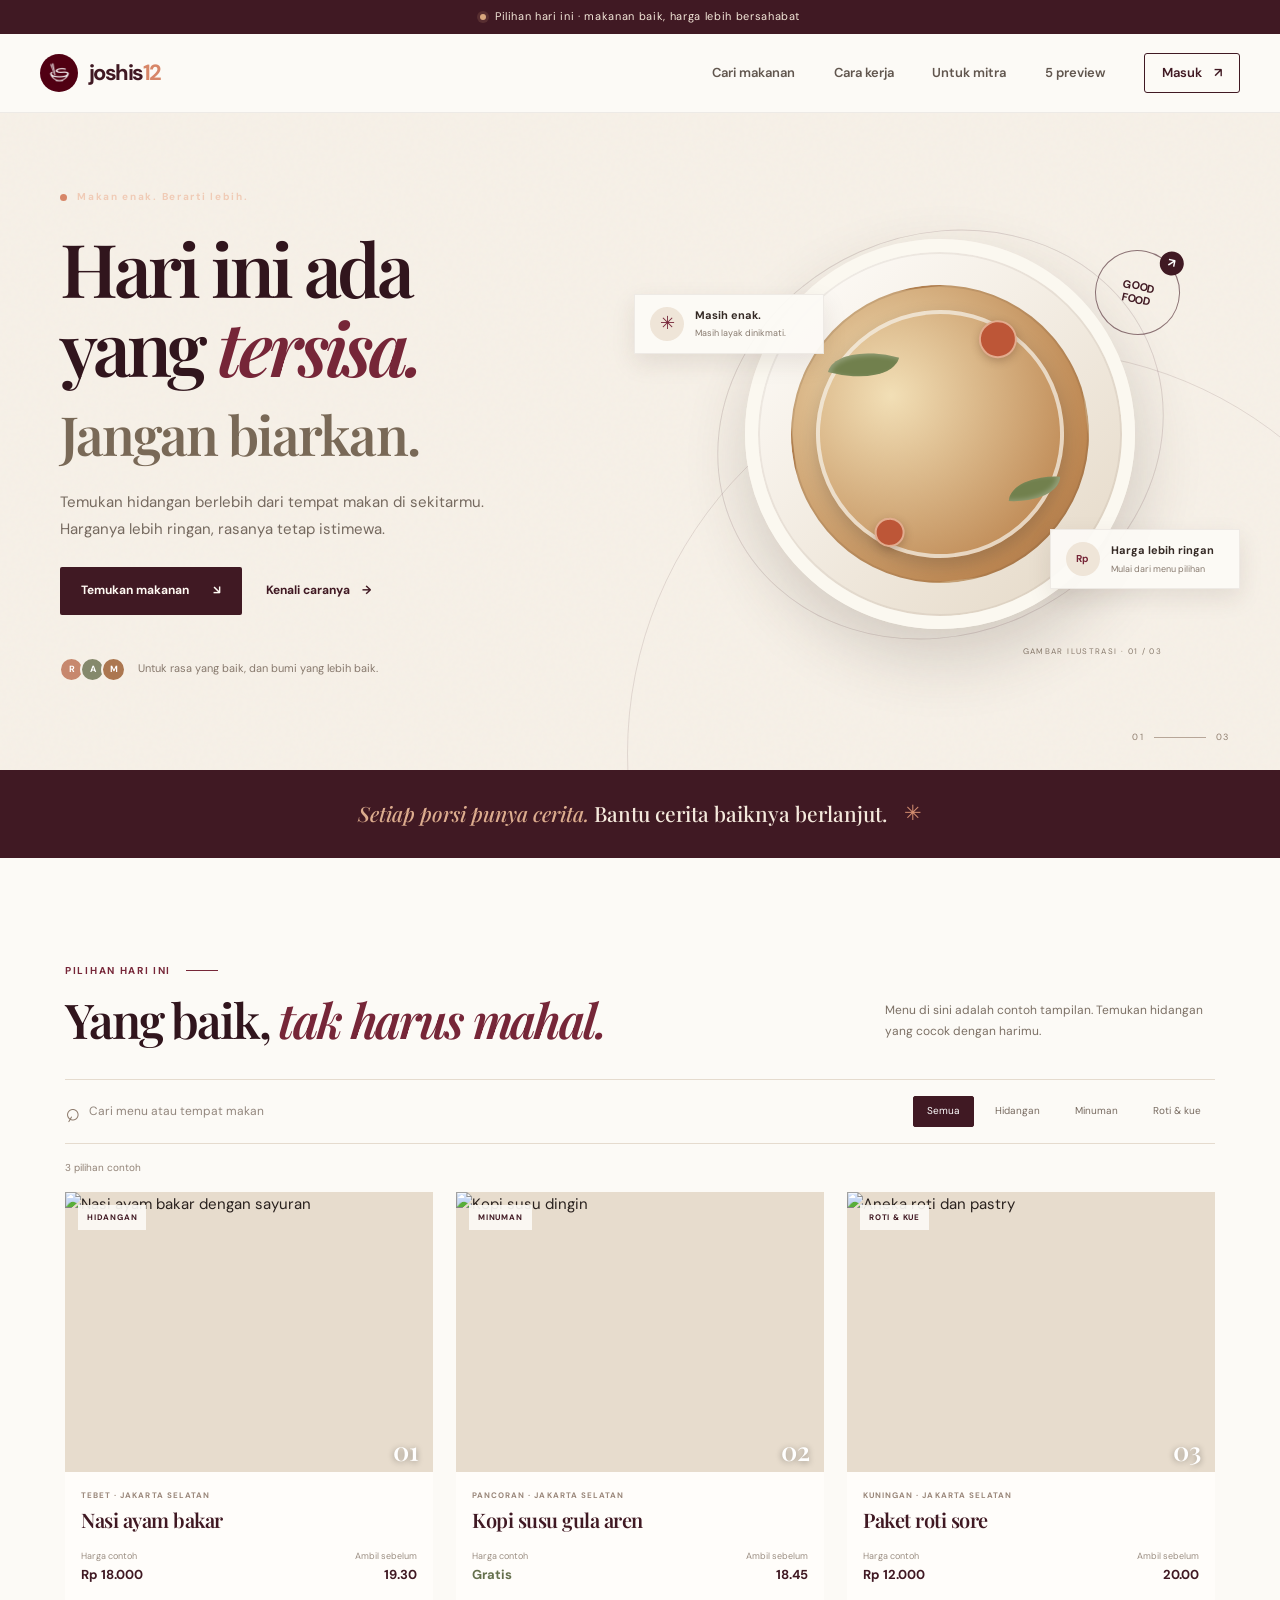
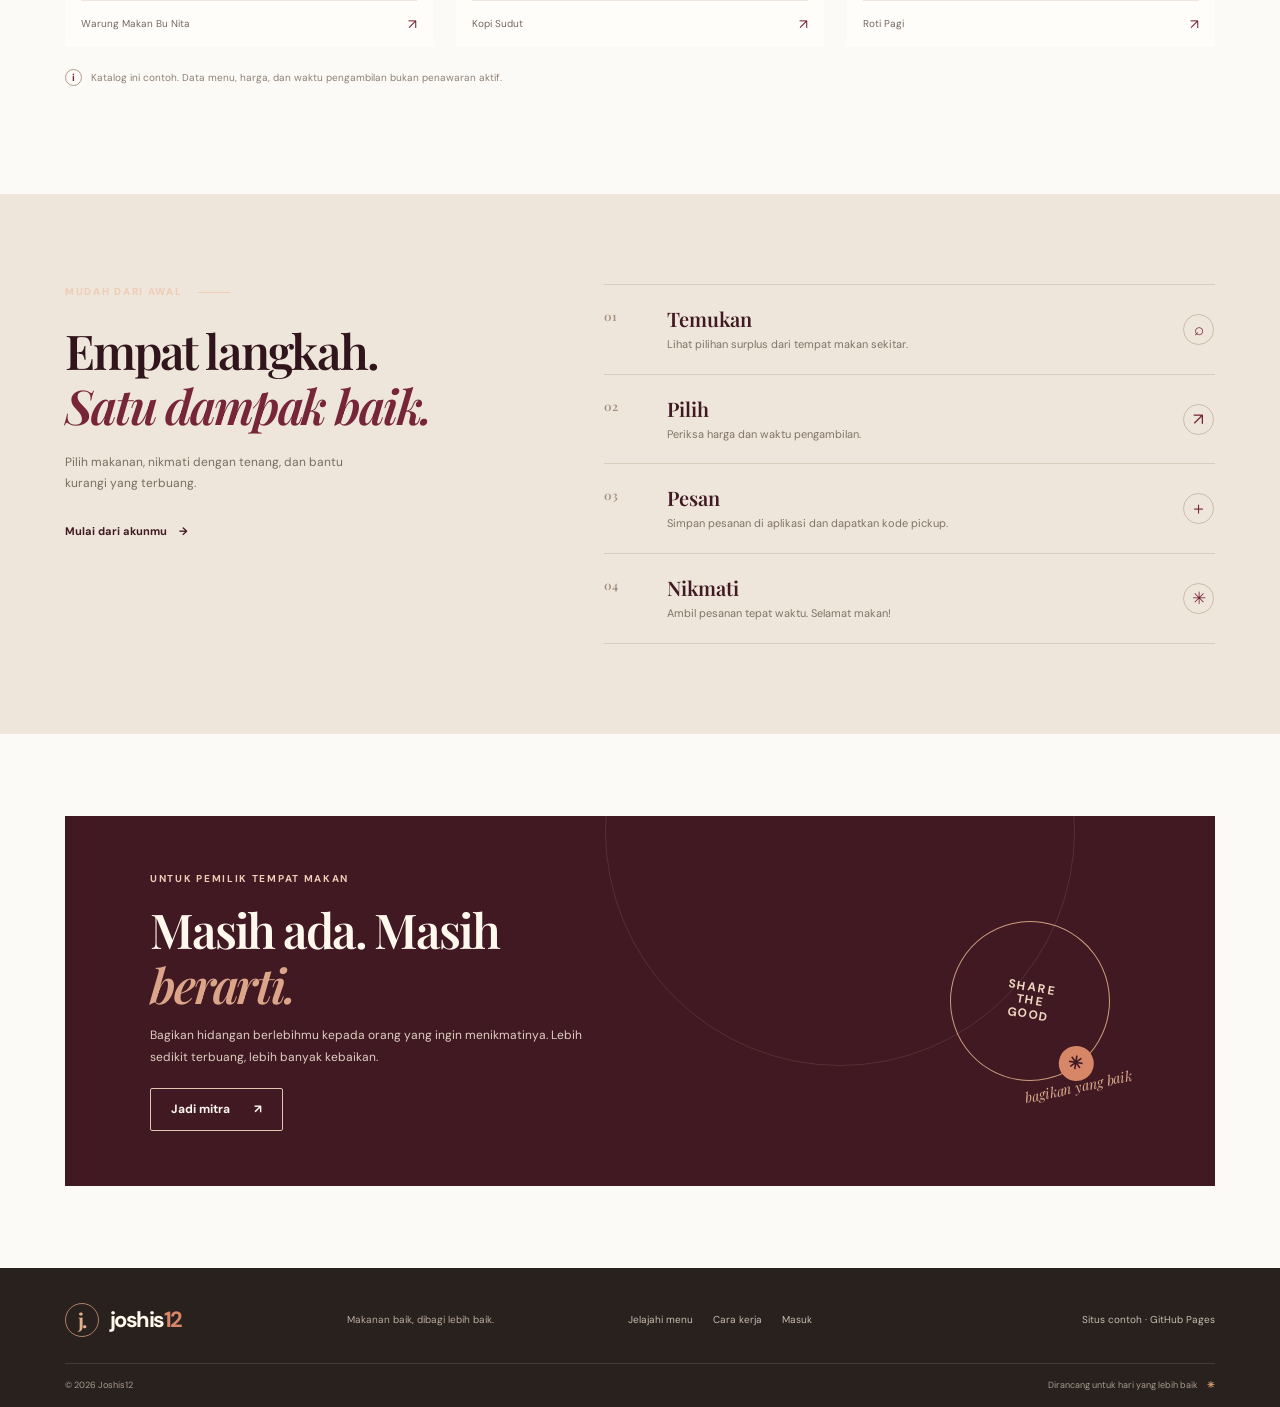
==== commit d02e109d: "Add five distinct Joshis12 preview themes Co-authored-by: Copilot App <223556219+Copilot@users.norep" ====
--- a/docs/index.html
+++ b/docs/index.html
@@ -26,6 +26,7 @@
         <a href="#katalog">Cari makanan</a>
         <a href="#cara-kerja">Cara kerja</a>
         <a href="#restoran">Untuk mitra</a>
+        <a href="previews.html">5 preview</a>
         <a class="nav-login" href="login.html">Masuk <span aria-hidden="true">↗</span></a>
       </nav>
     </div>
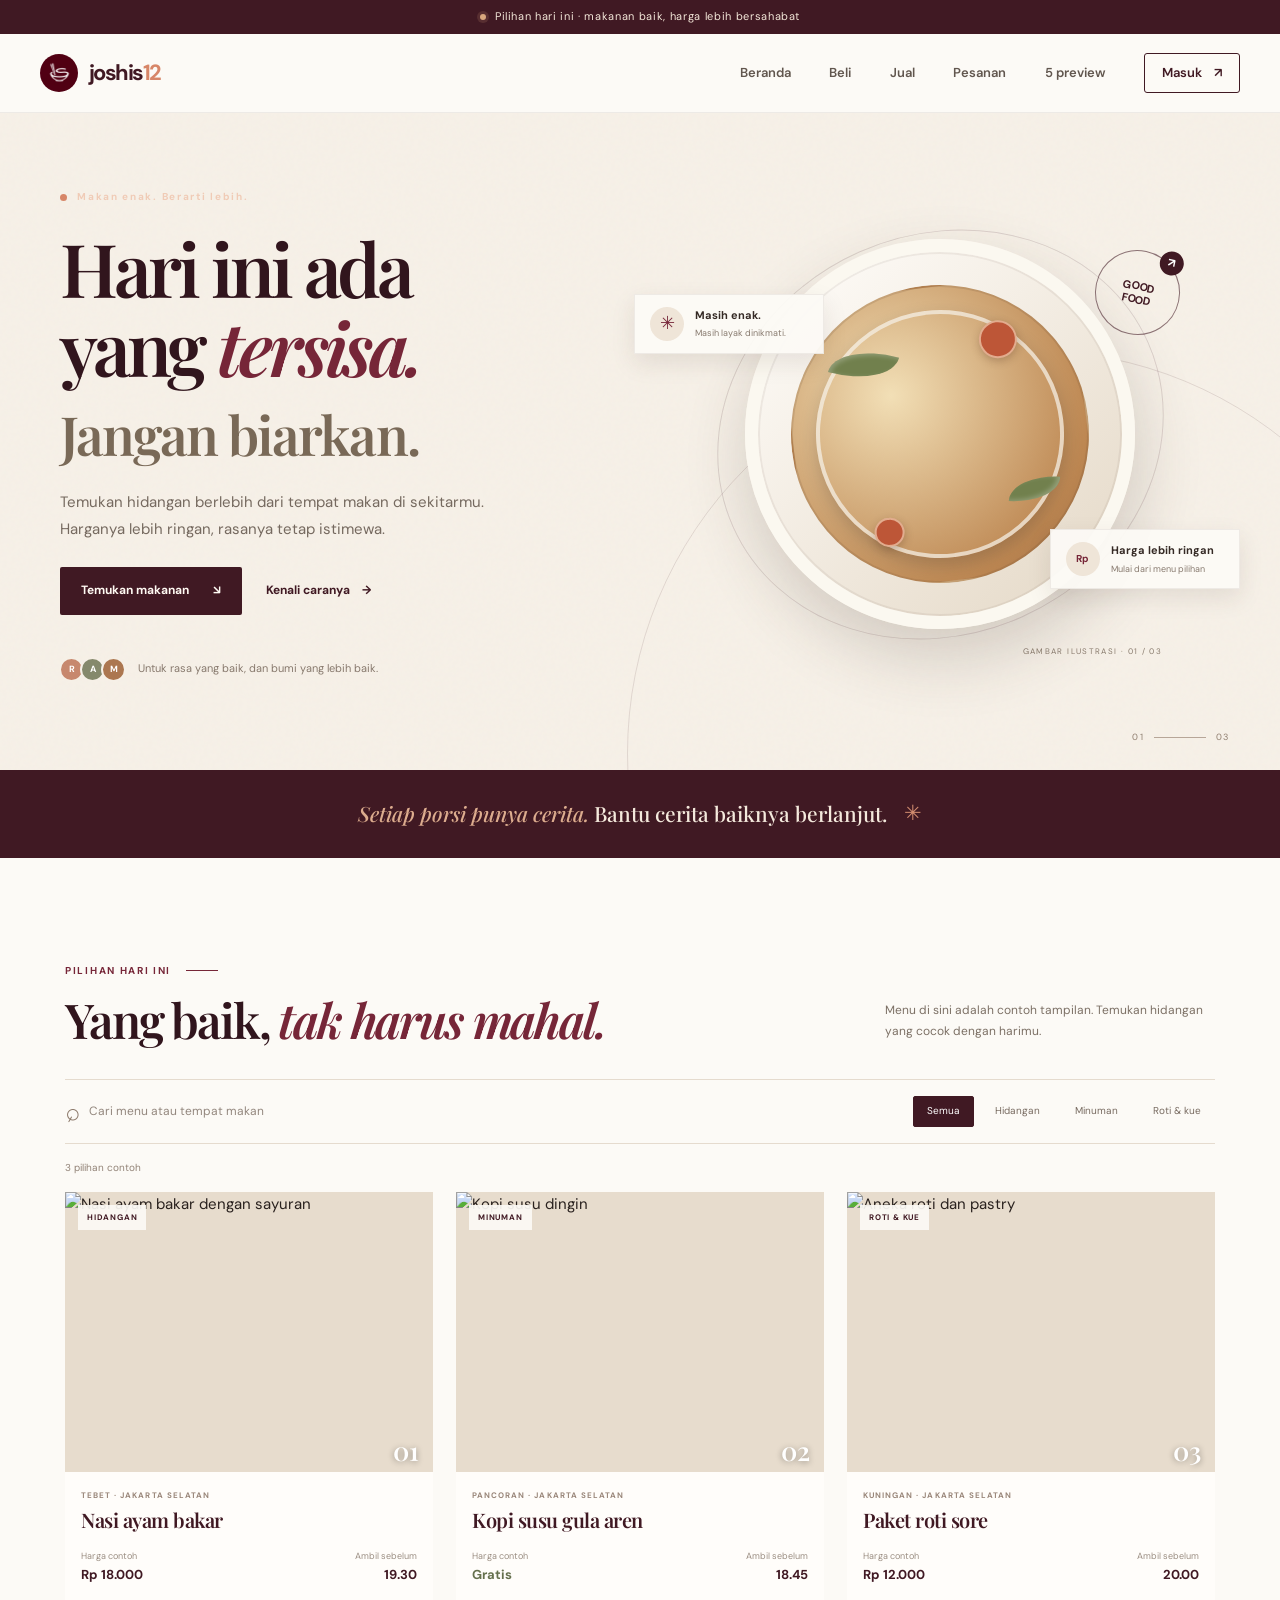
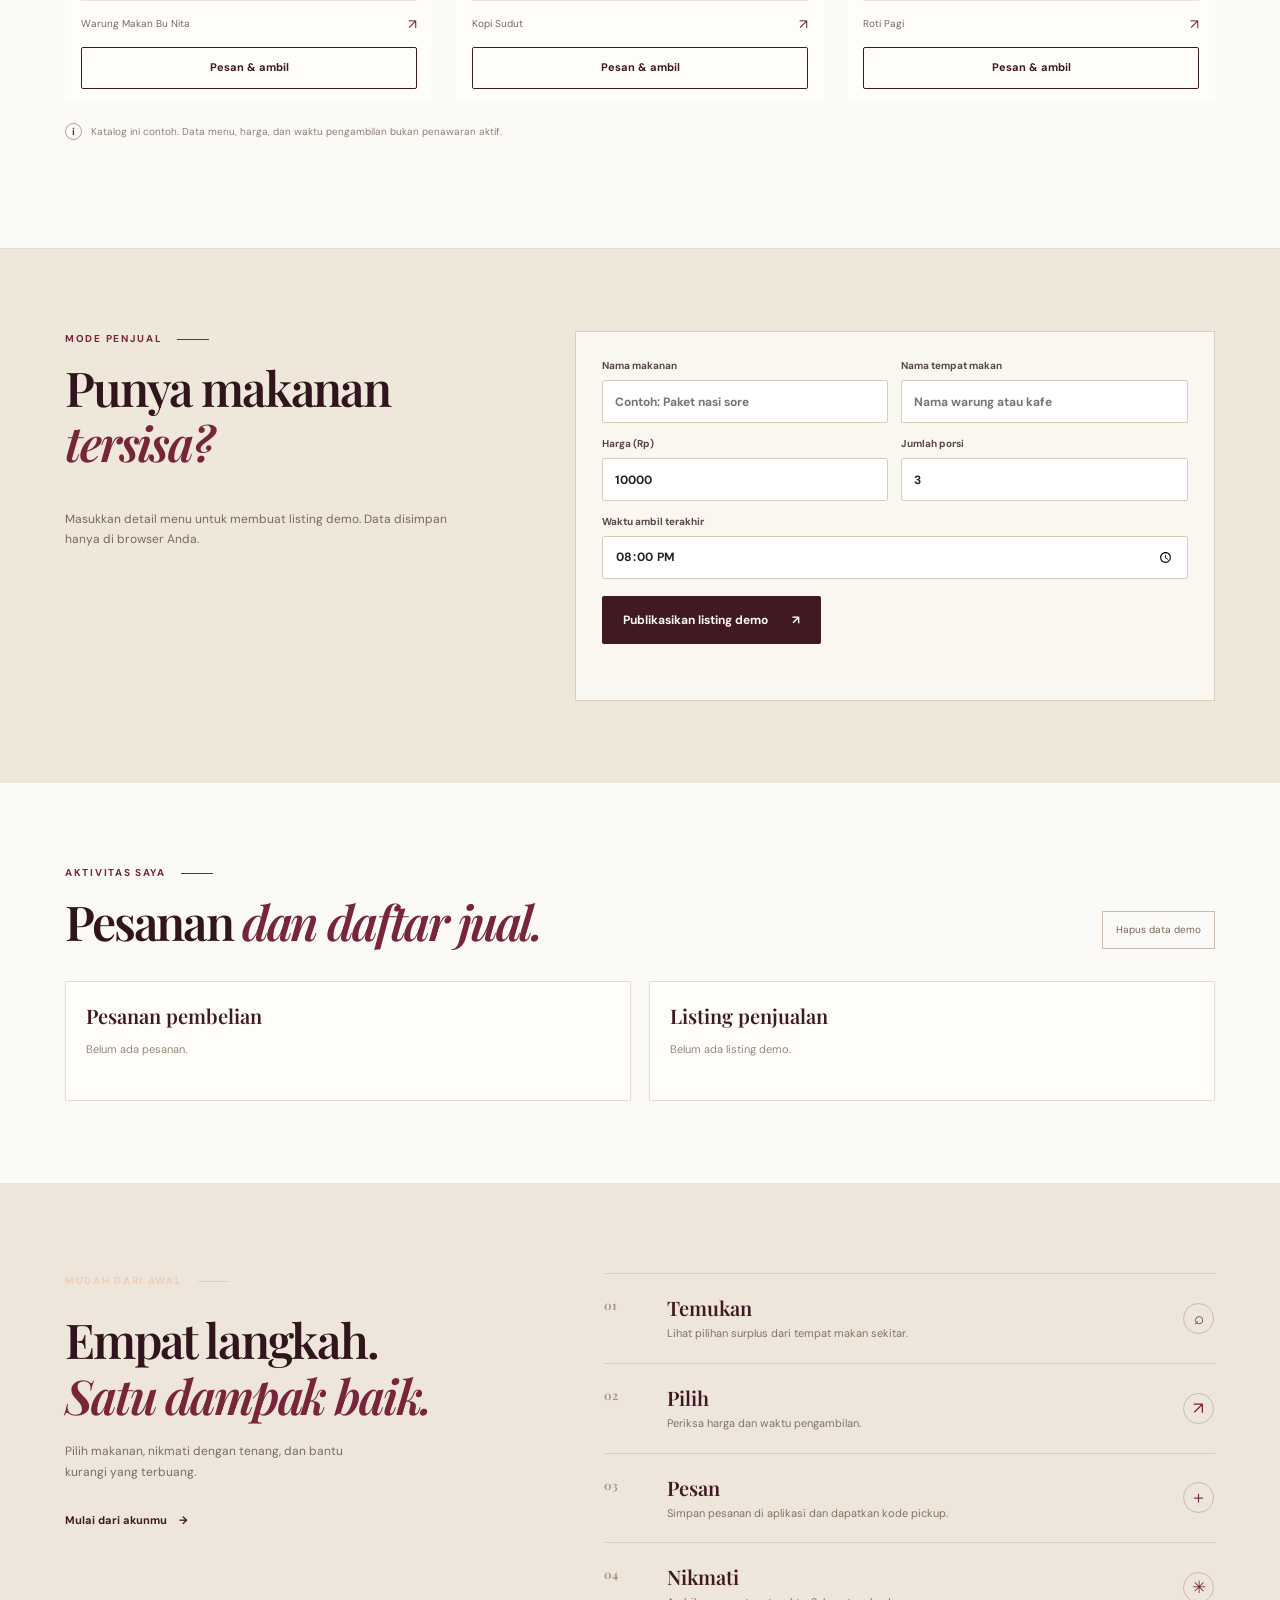
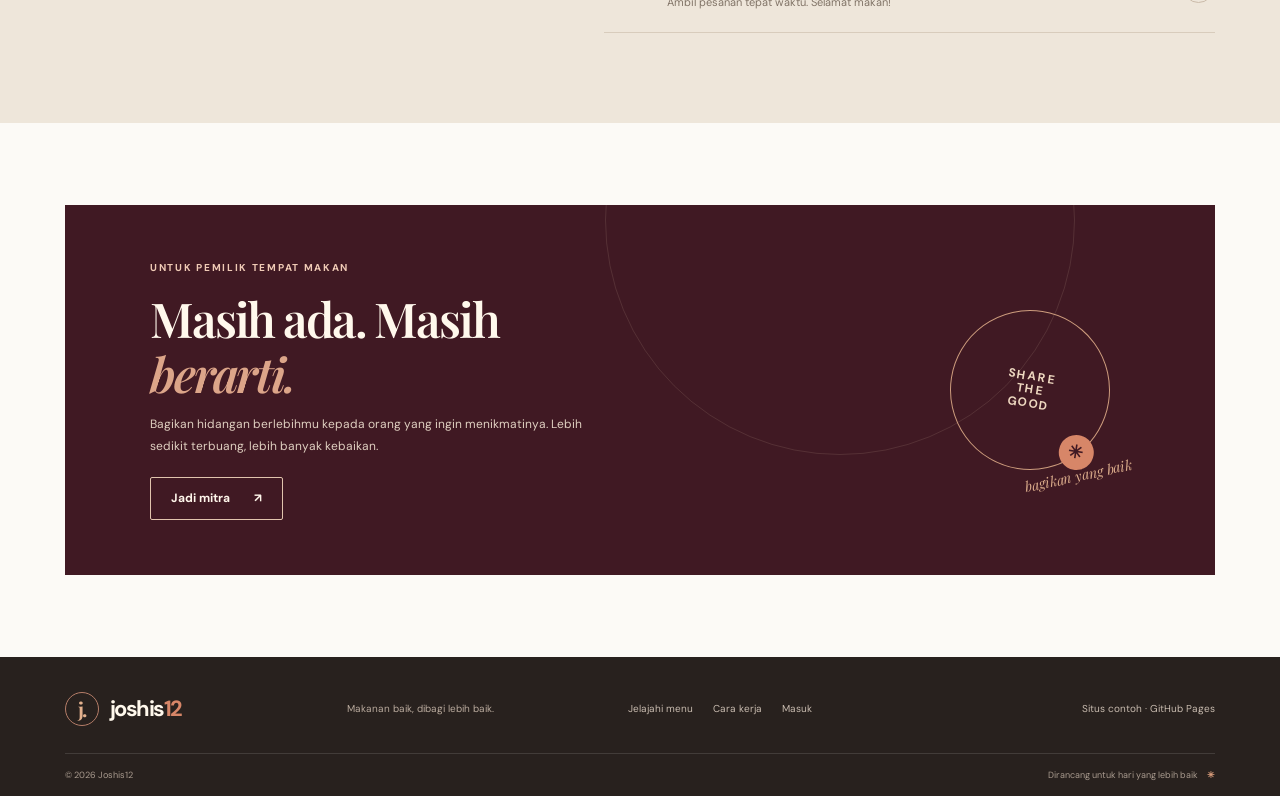
==== commit d0a348d2: "Add functional buy and sell demos Co-authored-by: Copilot App <223556219+Copilot@users.noreply.githu" ====
--- a/docs/index.html
+++ b/docs/index.html
@@ -23,9 +23,10 @@
         <span></span><span></span>
       </button>
       <nav class="main-nav" id="mainNav" aria-label="Navigasi utama">
-        <a href="#katalog">Cari makanan</a>
-        <a href="#cara-kerja">Cara kerja</a>
-        <a href="#restoran">Untuk mitra</a>
+        <a href="#top">Beranda</a>
+        <a href="#katalog">Beli</a>
+        <a href="#jual">Jual</a>
+        <a href="#pesanan">Pesanan</a>
         <a href="previews.html">5 preview</a>
         <a class="nav-login" href="login.html">Masuk <span aria-hidden="true">↗</span></a>
       </nav>
@@ -92,6 +93,7 @@
           <div class="food-body"><div class="food-kicker">TEBET · JAKARTA SELATAN</div><h3>Nasi ayam bakar</h3>
             <div class="food-bottom"><div><span>Harga contoh</span><strong>Rp 18.000</strong></div><div class="pickup"><span>Ambil sebelum</span><strong>19.30</strong></div></div>
             <p class="restaurant-name">Warung Makan Bu Nita <span>↗</span></p>
+            <button class="buy-button" type="button" data-food="Nasi ayam bakar" data-price="18000" data-stock="4">Pesan &amp; ambil</button>
           </div>
         </article>
         <article class="food-card" data-name="Kopi susu gula aren" data-restaurant="Kopi Sudut" data-category="minuman" data-city="Pancoran Jakarta Selatan">
@@ -102,6 +104,7 @@
           <div class="food-body"><div class="food-kicker">PANCORAN · JAKARTA SELATAN</div><h3>Kopi susu gula aren</h3>
             <div class="food-bottom"><div><span>Harga contoh</span><strong class="free-price">Gratis</strong></div><div class="pickup"><span>Ambil sebelum</span><strong>18.45</strong></div></div>
             <p class="restaurant-name">Kopi Sudut <span>↗</span></p>
+            <button class="buy-button" type="button" data-food="Kopi susu gula aren" data-price="0" data-stock="2">Pesan &amp; ambil</button>
           </div>
         </article>
         <article class="food-card" data-name="Paket roti sore" data-restaurant="Roti Pagi" data-category="roti & kue" data-city="Kuningan Jakarta Selatan">
@@ -112,11 +115,46 @@
           <div class="food-body"><div class="food-kicker">KUNINGAN · JAKARTA SELATAN</div><h3>Paket roti sore</h3>
             <div class="food-bottom"><div><span>Harga contoh</span><strong>Rp 12.000</strong></div><div class="pickup"><span>Ambil sebelum</span><strong>20.00</strong></div></div>
             <p class="restaurant-name">Roti Pagi <span>↗</span></p>
+            <button class="buy-button" type="button" data-food="Paket roti sore" data-price="12000" data-stock="3">Pesan &amp; ambil</button>
           </div>
         </article>
       </div>
       <p class="catalog-empty" id="catalogEmpty" hidden>Belum ada yang cocok. Coba kata kunci atau kategori lain.</p>
       <p class="demo-note"><span>i</span> Katalog ini contoh. Data menu, harga, dan waktu pengambilan bukan penawaran aktif.</p>
+    </section>
+
+    <section class="sell-section" id="jual">
+      <div class="section-wrap sell-grid">
+        <div class="sell-copy">
+          <p class="eyebrow eyebrow-dark">MODE PENJUAL <span class="eyebrow-line"></span></p>
+          <h2>Punya makanan <em>tersisa?</em></h2>
+          <p>Masukkan detail menu untuk membuat listing demo. Data disimpan hanya di browser Anda.</p>
+        </div>
+        <form class="sell-form" id="sellForm">
+          <div class="sell-fields">
+            <label>Nama makanan<input id="sellName" name="name" required placeholder="Contoh: Paket nasi sore"></label>
+            <label>Nama tempat makan<input id="sellRestaurant" name="restaurant" required placeholder="Nama warung atau kafe"></label>
+            <label>Harga (Rp)<input id="sellPrice" name="price" type="number" min="0" required value="10000"></label>
+            <label>Jumlah porsi<input id="sellStock" name="stock" type="number" min="1" max="99" required value="3"></label>
+          </div>
+          <label>Waktu ambil terakhir<input id="sellPickup" name="pickup" type="time" required value="20:00"></label>
+          <button class="button button-dark" type="submit">Publikasikan listing demo <span>↗</span></button>
+          <p class="sell-message" id="sellMessage" role="status" aria-live="polite"></p>
+        </form>
+      </div>
+    </section>
+
+    <section class="orders-section" id="pesanan">
+      <div class="section-wrap">
+        <div class="section-top">
+          <div><p class="eyebrow eyebrow-dark">AKTIVITAS SAYA <span class="eyebrow-line"></span></p><h2>Pesanan <em>dan daftar jual.</em></h2></div>
+          <button class="clear-data-button" id="clearDemoData" type="button">Hapus data demo</button>
+        </div>
+        <div class="activity-grid">
+          <div><h3>Pesanan pembelian</h3><div id="orderList" class="activity-list"><p class="empty-activity">Belum ada pesanan.</p></div></div>
+          <div><h3>Listing penjualan</h3><div id="listingList" class="activity-list"><p class="empty-activity">Belum ada listing demo.</p></div></div>
+        </div>
+      </div>
     </section>
 
     <section class="how-section" id="cara-kerja">
@@ -146,6 +184,23 @@
       </div>
     </section>
   </main>
+
+  <dialog class="checkout-dialog" id="checkoutDialog" aria-labelledby="checkoutTitle">
+    <form method="dialog" class="checkout-form" id="checkoutForm">
+      <button class="dialog-close" type="button" id="closeCheckout" aria-label="Tutup">×</button>
+      <p class="eyebrow eyebrow-dark">RESERVASI DEMO</p>
+      <h2 id="checkoutTitle">Pesan makanan</h2>
+      <div class="checkout-summary">
+        <div><span id="checkoutFood">Menu</span><strong id="checkoutPrice">Rp 0</strong></div>
+        <label>Jumlah porsi<input id="checkoutQuantity" type="number" min="1" max="99" value="1"></label>
+      </div>
+      <label>Nama penerima<input id="checkoutName" required placeholder="Nama Anda"></label>
+      <label>Catatan pengambilan<input id="checkoutNote" placeholder="Contoh: ambil jam 19.30"></label>
+      <p class="demo-note checkout-note"><span>i</span> Reservasi tersimpan di browser, bukan dikirim ke server atau MySQL.</p>
+      <button class="button button-dark checkout-submit" type="submit">Buat reservasi demo <span>→</span></button>
+      <p class="sell-message" id="checkoutMessage" role="status" aria-live="polite"></p>
+    </form>
+  </dialog>
 
   <footer class="site-footer">
     <div class="footer-main">
--- a/docs/assets/css/joshis12.css
+++ b/docs/assets/css/joshis12.css
@@ -217,6 +217,55 @@
 .login-return { display: block; color: #8a7b6f; font-size: 10px; text-align: center; }
 .login-return:hover, .login-signup a:hover, .forgot-link:hover { text-decoration: underline; }
 .login-copyright { margin: 37px 0 0; color: #9b8f83; font-size: 9px; }
+
+/* Functional demo commerce surfaces */
+.buy-button {
+  width: 100%;
+  min-height: 42px;
+  margin-top: 12px;
+  border: 1px solid var(--wine-deep);
+  border-radius: 2px;
+  background: transparent;
+  color: var(--wine-deep);
+  font-size: 11px;
+  font-weight: 700;
+  cursor: pointer;
+  transition: background .16s ease, color .16s ease, transform .16s ease;
+}
+.buy-button:hover { background: var(--wine-deep); color: #fff; transform: translateY(-1px); }
+.sell-section { padding: 82px 0; border-top: 1px solid var(--line); background: #efe7da; }
+.sell-grid { display: grid; grid-template-columns: .78fr 1.22fr; gap: clamp(35px,8vw,100px); align-items: start; }
+.sell-copy h2 { max-width: 420px; }
+.sell-copy > p:last-child { max-width: 390px; color: #77695e; font-size: 12px; }
+.sell-form { display: grid; gap: 13px; padding: 26px; border: 1px solid #d8cdbc; background: #faf7f0; }
+.sell-fields { display: grid; grid-template-columns: 1fr 1fr; gap: 13px; }
+.sell-form label, .checkout-form label { display: grid; gap: 6px; color: #574940; font-size: 10px; font-weight: 700; }
+.sell-form input, .checkout-form input { width: 100%; height: 43px; padding: 0 12px; border: 1px solid #d8cdbc; border-radius: 2px; background: #fff; color: var(--ink); font-size: 12px; }
+.sell-form .button { width: max-content; margin-top: 4px; cursor: pointer; }
+.sell-message { min-height: 17px; margin: 0; color: var(--olive); font-size: 10px; }
+.orders-section { padding: 82px 0; background: var(--paper-light); }
+.clear-data-button { min-height: 38px; padding: 0 13px; border: 1px solid #cbbcad; background: transparent; color: #76675b; font-size: 10px; cursor: pointer; }
+.activity-grid { display: grid; grid-template-columns: 1fr 1fr; gap: 18px; }
+.activity-grid > div { min-height: 120px; padding: 20px; border: 1px solid var(--line); background: #fffdfa; }
+.activity-grid h3 { margin: 0 0 12px; color: var(--wine-deep); font: 600 20px var(--serif); }
+.activity-list { display: grid; gap: 8px; }
+.empty-activity { margin: 0; color: #968778; font-size: 11px; }
+.activity-item { display: flex; align-items: center; justify-content: space-between; gap: 12px; padding: 10px 0; border-top: 1px solid #eee6dc; color: #65584e; font-size: 10px; }
+.activity-item strong { color: var(--wine-deep); }
+.activity-item span:last-child { color: var(--olive); font-weight: 700; }
+.checkout-dialog { width: min(460px, calc(100% - 32px)); padding: 0; border: 1px solid #d7c7b5; border-radius: 3px; background: #fcfaf6; color: var(--ink); box-shadow: 0 25px 80px rgba(39,25,20,.25); }
+.checkout-dialog::backdrop { background: rgba(35,22,18,.58); backdrop-filter: blur(4px); }
+.checkout-form { position: relative; display: grid; gap: 13px; padding: 30px; }
+.checkout-form h2 { margin: -4px 0 4px; font-size: 36px; }
+.dialog-close { position: absolute; top: 12px; right: 12px; width: 32px; height: 32px; border: 1px solid var(--line); background: transparent; color: #77675b; font-size: 18px; cursor: pointer; }
+.checkout-summary { display: flex; align-items: end; justify-content: space-between; gap: 14px; padding: 14px; border: 1px solid #e4dacd; background: #f5efe5; }
+.checkout-summary > div { display: grid; gap: 3px; }
+.checkout-summary span { color: #77695e; font-size: 10px; }
+.checkout-summary strong { color: var(--wine-deep); font-size: 14px; }
+.checkout-summary label { width: 92px; }
+.checkout-summary input { text-align: center; }
+.checkout-note { margin: 2px 0; }
+.checkout-submit { width: 100%; justify-content: space-between; cursor: pointer; }
 
 @media (max-width: 900px) {
   .hero-inner { grid-template-columns: 1fr 1fr; }
@@ -303,6 +352,16 @@
   .login-home { margin-bottom: 25px; }
   .login-copyright { margin-top: 25px; }
 }
+@media (max-width: 680px) {
+  .sell-section, .orders-section { padding: 58px 0; }
+  .sell-grid { grid-template-columns: 1fr; gap: 24px; }
+  .sell-fields { grid-template-columns: 1fr; }
+  .sell-form { padding: 18px; }
+  .sell-form .button { width: 100%; }
+  .activity-grid { grid-template-columns: 1fr; }
+  .checkout-form { padding: 24px 18px; }
+  .checkout-form h2 { font-size: 31px; }
+}
 @media (max-width: 390px) {
   .announcement { font-size: 9px; }
   .hero-inner { width: calc(100% - 34px); }
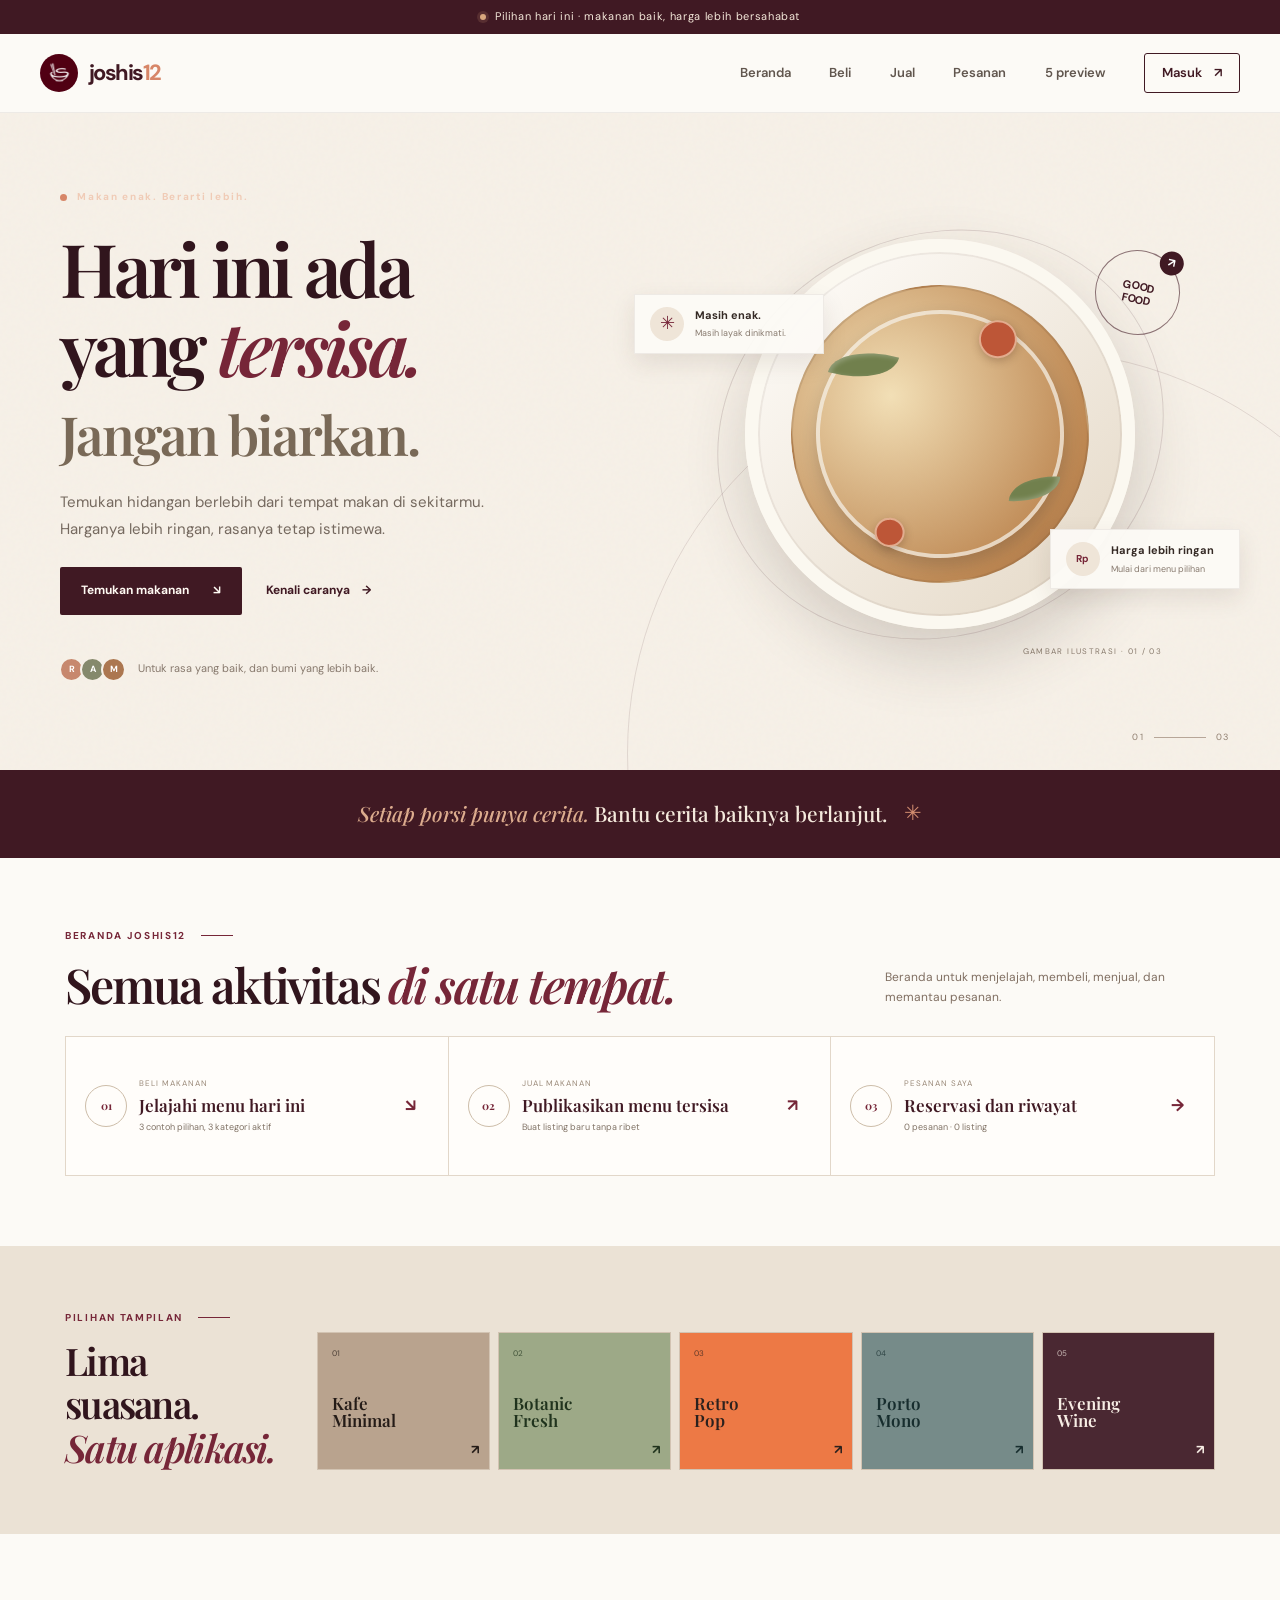
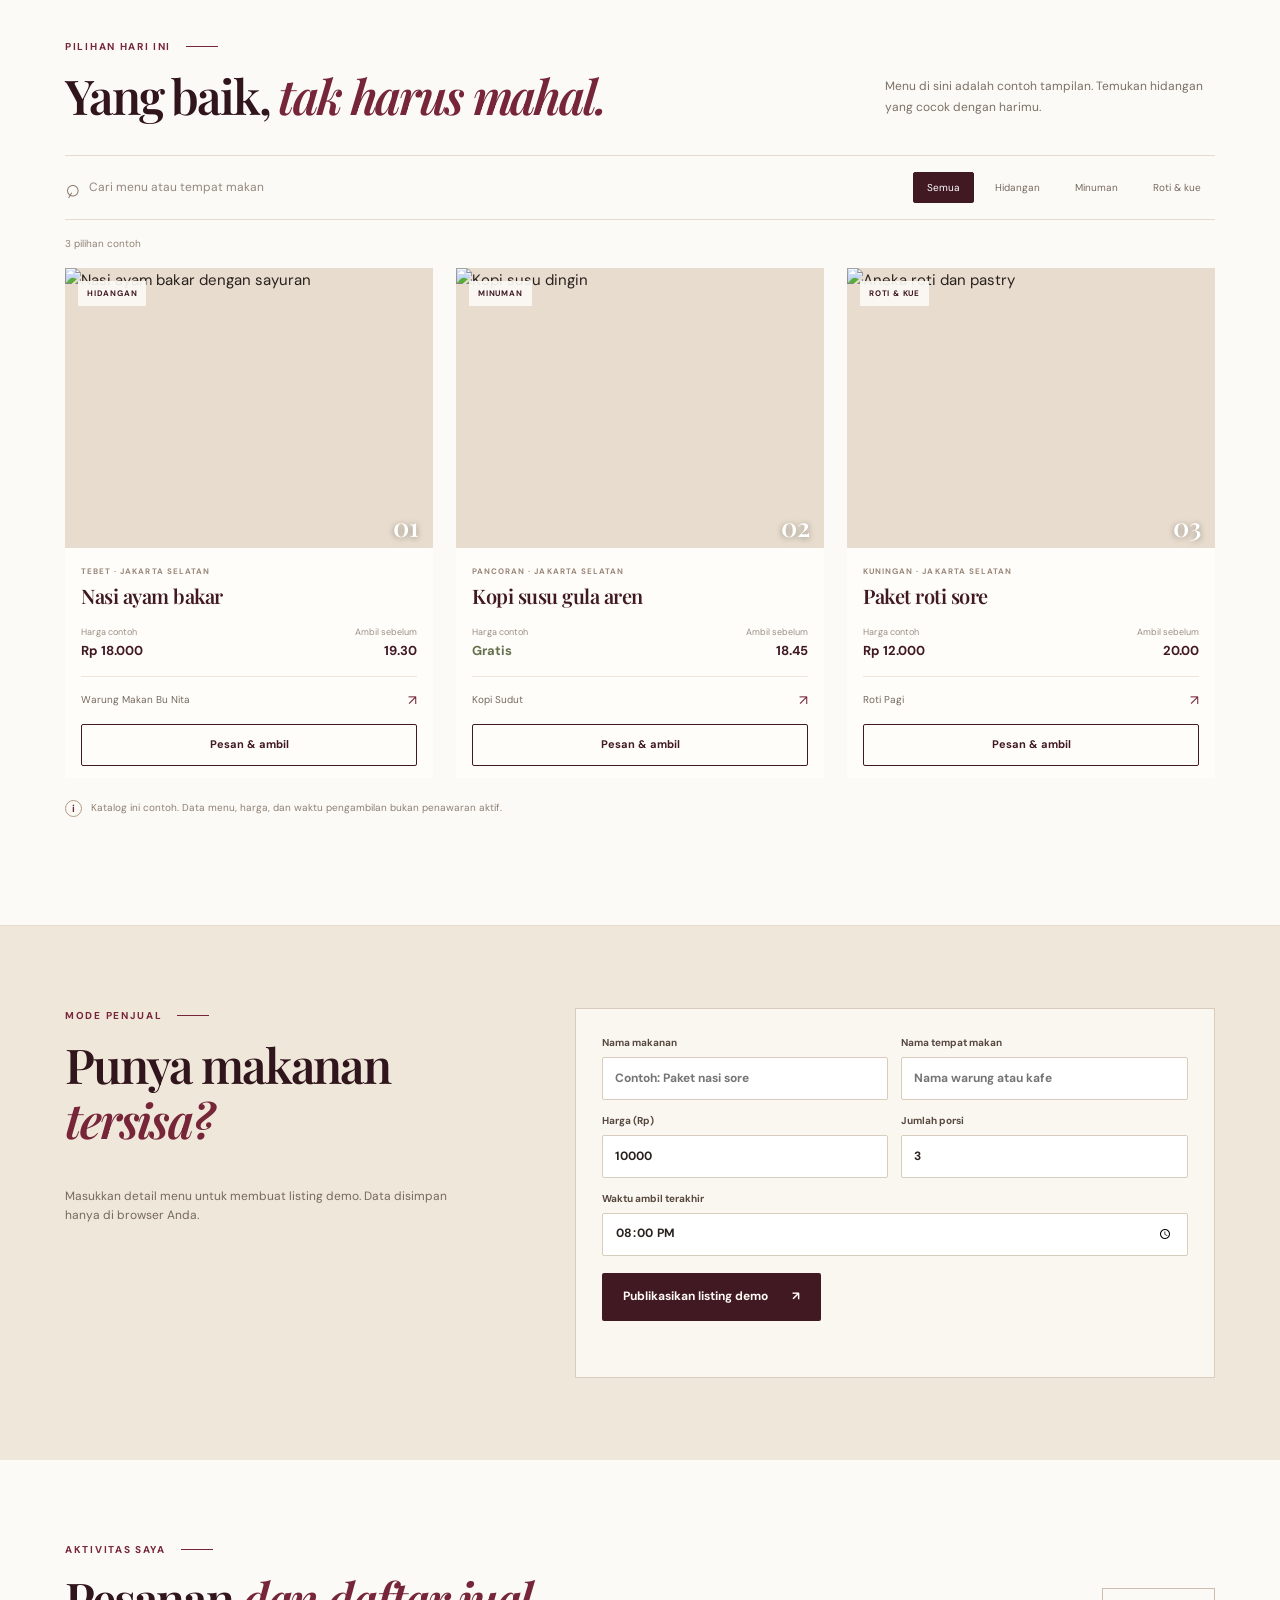
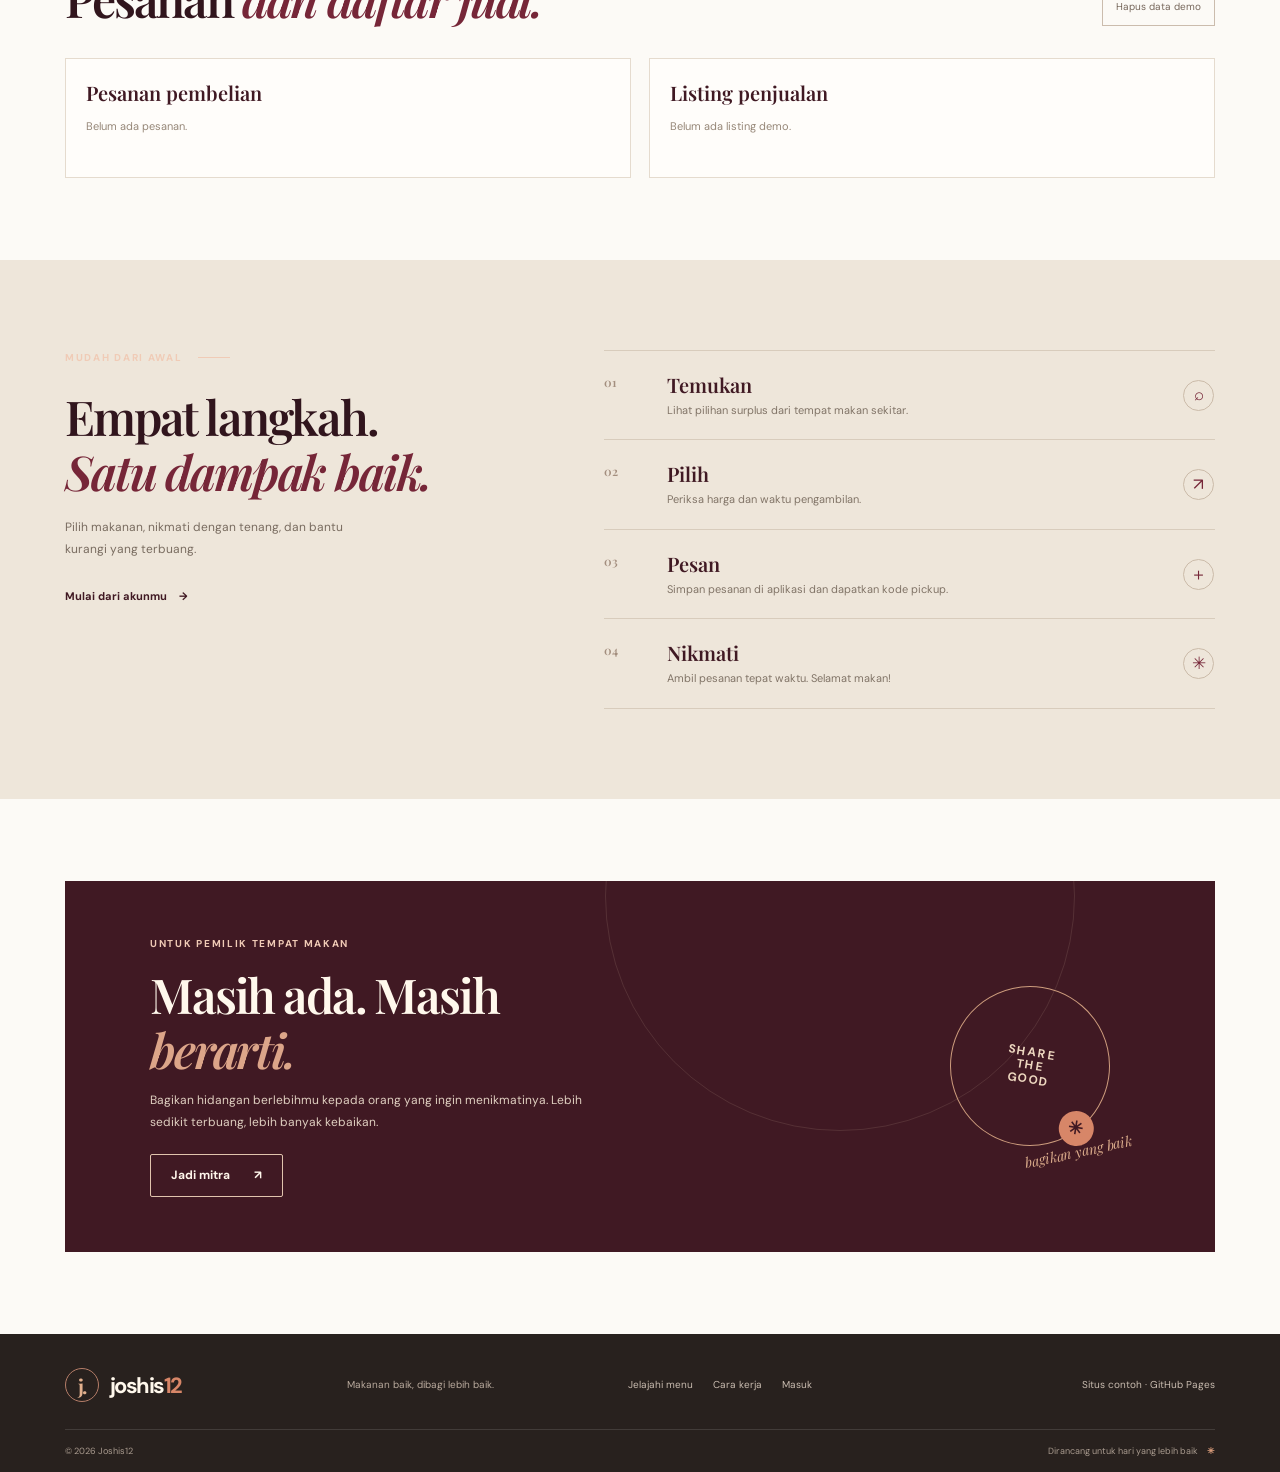
==== commit 0a6bf5fd: "Restore complete homepage app sections and theme hub Co-authored-by: Copilot App <223556219+Copilot@" ====
--- a/docs/index.html
+++ b/docs/index.html
@@ -69,6 +69,33 @@
       <p><span>Setiap porsi punya cerita.</span> Bantu cerita baiknya berlanjut.</p><span class="manifesto-mark" aria-hidden="true">✳</span>
     </section>
 
+    <section class="app-hub" id="beranda-aplikasi">
+      <div class="section-wrap">
+        <div class="app-hub-heading">
+          <div><p class="eyebrow eyebrow-dark">BERANDA JOSHIS12 <span class="eyebrow-line"></span></p><h2>Semua aktivitas <em>di satu tempat.</em></h2></div>
+          <p>Beranda untuk menjelajah, membeli, menjual, dan memantau pesanan.</p>
+        </div>
+        <div class="app-hub-grid">
+          <a class="app-hub-card" href="#katalog"><span class="app-hub-icon">01</span><div><small>BELI MAKANAN</small><strong>Jelajahi menu hari ini</strong><p>3 contoh pilihan, 3 kategori aktif</p></div><b>↘</b></a>
+          <a class="app-hub-card" href="#jual"><span class="app-hub-icon">02</span><div><small>JUAL MAKANAN</small><strong>Publikasikan menu tersisa</strong><p>Buat listing baru tanpa ribet</p></div><b>↗</b></a>
+          <a class="app-hub-card" href="#pesanan"><span class="app-hub-icon">03</span><div><small>PESANAN SAYA</small><strong>Reservasi dan riwayat</strong><p><span id="homeOrderCount">0</span> pesanan · <span id="homeListingCount">0</span> listing</p></div><b>→</b></a>
+        </div>
+      </div>
+    </section>
+
+    <section class="theme-hub" aria-label="Pilihan tema desain">
+      <div class="section-wrap theme-hub-wrap">
+        <div class="theme-hub-copy"><p class="eyebrow eyebrow-dark">PILIHAN TAMPILAN <span class="eyebrow-line"></span></p><h2>Lima suasana.<br><em>Satu aplikasi.</em></h2></div>
+        <div class="theme-pills">
+          <a href="kafe-minimal/index.html" data-theme="kafe-minimal"><span>01</span><strong>Kafe<br>Minimal</strong><b>↗</b></a>
+          <a href="botanic-fresh/index.html" data-theme="botanic-fresh"><span>02</span><strong>Botanic<br>Fresh</strong><b>↗</b></a>
+          <a href="retro-pop/index.html" data-theme="retro-pop"><span>03</span><strong>Retro<br>Pop</strong><b>↗</b></a>
+          <a href="porto-mono/index.html" data-theme="porto-mono"><span>04</span><strong>Porto<br>Mono</strong><b>↗</b></a>
+          <a href="evening-wine/index.html" data-theme="evening-wine"><span>05</span><strong>Evening<br>Wine</strong><b>↗</b></a>
+        </div>
+      </div>
+    </section>
+
     <section class="catalog section-wrap" id="katalog">
       <div class="section-top">
         <div><p class="eyebrow eyebrow-dark">PILIHAN HARI INI <span class="eyebrow-line"></span></p><h2>Yang baik, <em>tak harus mahal.</em></h2></div>
--- a/docs/assets/css/joshis12.css
+++ b/docs/assets/css/joshis12.css
@@ -91,6 +91,36 @@
 .manifesto p { margin: 0; font: 500 clamp(16px,2.4vw,21px)/1.4 var(--serif); }
 .manifesto p span { color: #dcac8e; font-style: italic; }
 .manifesto-mark { color: #d28d70; font-size: 21px; }
+
+.app-hub { padding: 70px 0; background: #fcfaf6; }
+.app-hub-heading { display: flex; align-items: end; justify-content: space-between; gap: 30px; margin-bottom: 24px; }
+.app-hub-heading h2 { margin: 0; }
+.app-hub-heading > p { max-width: 330px; margin: 0 0 5px; color: #806f62; font-size: 12px; }
+.app-hub-grid { display: grid; grid-template-columns: repeat(3, minmax(0,1fr)); border: 1px solid #e2d7c9; }
+.app-hub-card { position: relative; display: grid; grid-template-columns: 42px 1fr 24px; align-items: center; gap: 12px; min-height: 138px; padding: 19px; border-right: 1px solid #e2d7c9; background: #fffdfa; transition: background .18s ease, transform .18s ease; }
+.app-hub-card:last-child { border-right: 0; }
+.app-hub-card:hover { background: #f4eddf; transform: translateY(-3px); }
+.app-hub-icon { display: grid; width: 42px; height: 42px; place-items: center; border: 1px solid #cdbda9; border-radius: 50%; color: var(--wine); font: 700 11px var(--serif); }
+.app-hub-card div { min-width: 0; }
+.app-hub-card small { display: block; margin-bottom: 5px; color: #9a8978; font-size: 8px; letter-spacing: .12em; }
+.app-hub-card strong { display: block; color: var(--wine-deep); font: 600 17px/1.2 var(--serif); }
+.app-hub-card p { margin: 5px 0 0; color: #817366; font-size: 9px; }
+.app-hub-card > b { color: var(--wine); font-size: 17px; }
+
+.theme-hub { padding: 64px 0; background: #ebe2d5; }
+.theme-hub-wrap { display: grid; grid-template-columns: 220px 1fr; align-items: end; gap: 32px; }
+.theme-hub-copy h2 { margin: 0; font-size: 38px; }
+.theme-pills { display: grid; grid-template-columns: repeat(5, minmax(0,1fr)); gap: 8px; }
+.theme-pills a { position: relative; min-height: 138px; padding: 14px; border: 1px solid #d2c3b2; background: rgba(255,253,250,.65); transition: transform .18s ease, background .18s ease; }
+.theme-pills a:nth-child(1) { background: #b9a38e; color: #241b17; }
+.theme-pills a:nth-child(2) { background: #9da987; color: #20331d; }
+.theme-pills a:nth-child(3) { background: #ed7945; color: #2b211e; }
+.theme-pills a:nth-child(4) { background: #768b89; color: #172d2e; }
+.theme-pills a:nth-child(5) { background: #4a2832; color: #f7eee5; }
+.theme-pills a:hover { transform: translateY(-5px); }
+.theme-pills span { display: block; font-size: 8px; opacity: .72; }
+.theme-pills strong { display: block; margin-top: 35px; font: 600 17px/1.05 var(--serif); }
+.theme-pills b { position: absolute; right: 10px; bottom: 8px; font-size: 13px; }
 
 .section-wrap { width: min(1150px, calc(100% - 64px)); margin-inline: auto; }
 .catalog { padding-top: 105px; padding-bottom: 108px; }
@@ -353,6 +383,19 @@
   .login-copyright { margin-top: 25px; }
 }
 @media (max-width: 680px) {
+  .app-hub { padding: 55px 0; }
+  .app-hub-heading { display: block; }
+  .app-hub-heading > p { margin-top: 10px; }
+  .app-hub-grid { grid-template-columns: 1fr; }
+  .app-hub-card { min-height: 112px; border-right: 0; border-bottom: 1px solid #e2d7c9; }
+  .app-hub-card:last-child { border-bottom: 0; }
+  .theme-hub { padding: 50px 0; }
+  .theme-hub-wrap { grid-template-columns: 1fr; gap: 20px; }
+  .theme-hub-copy h2 { font-size: 32px; }
+  .theme-pills { grid-template-columns: repeat(5, 140px); overflow-x: auto; padding-bottom: 8px; }
+  .theme-pills a { min-height: 120px; }
+}
+@media (max-width: 680px) {
   .sell-section, .orders-section { padding: 58px 0; }
   .sell-grid { grid-template-columns: 1fr; gap: 24px; }
   .sell-fields { grid-template-columns: 1fr; }
